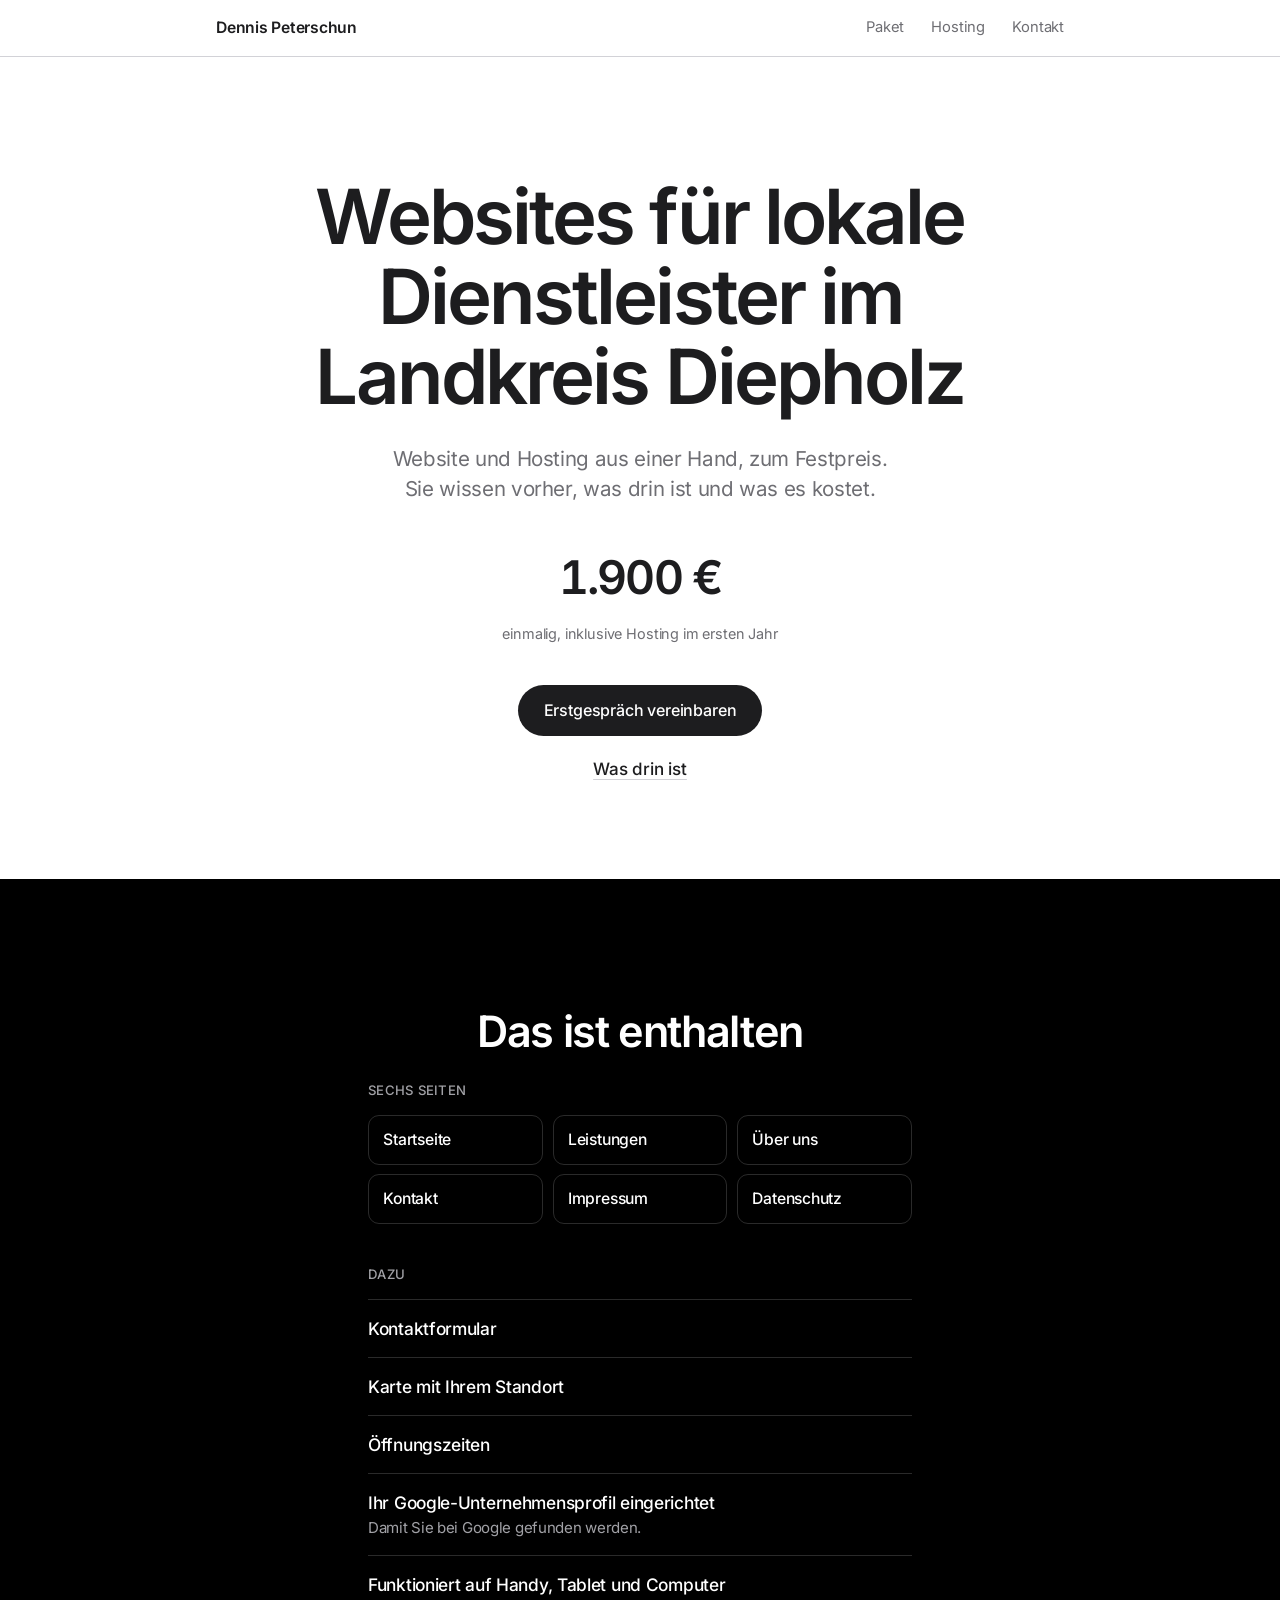
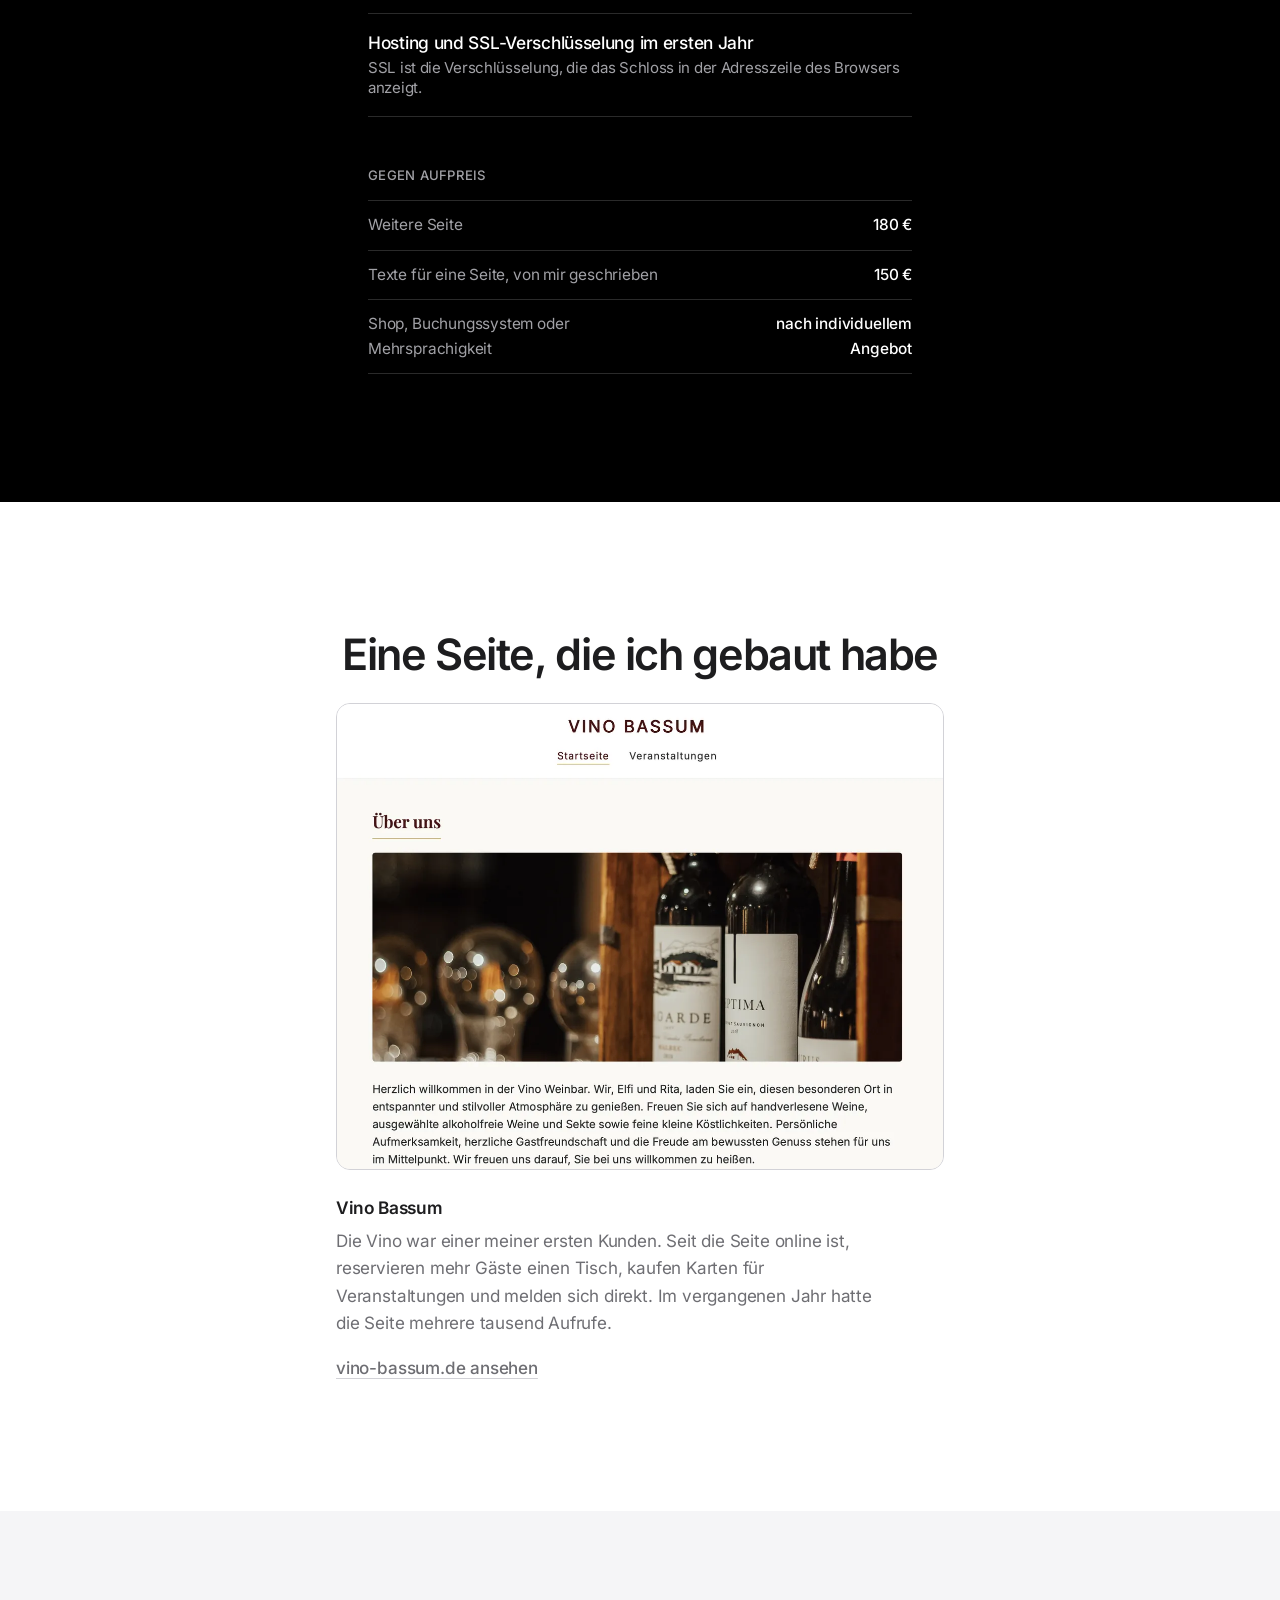
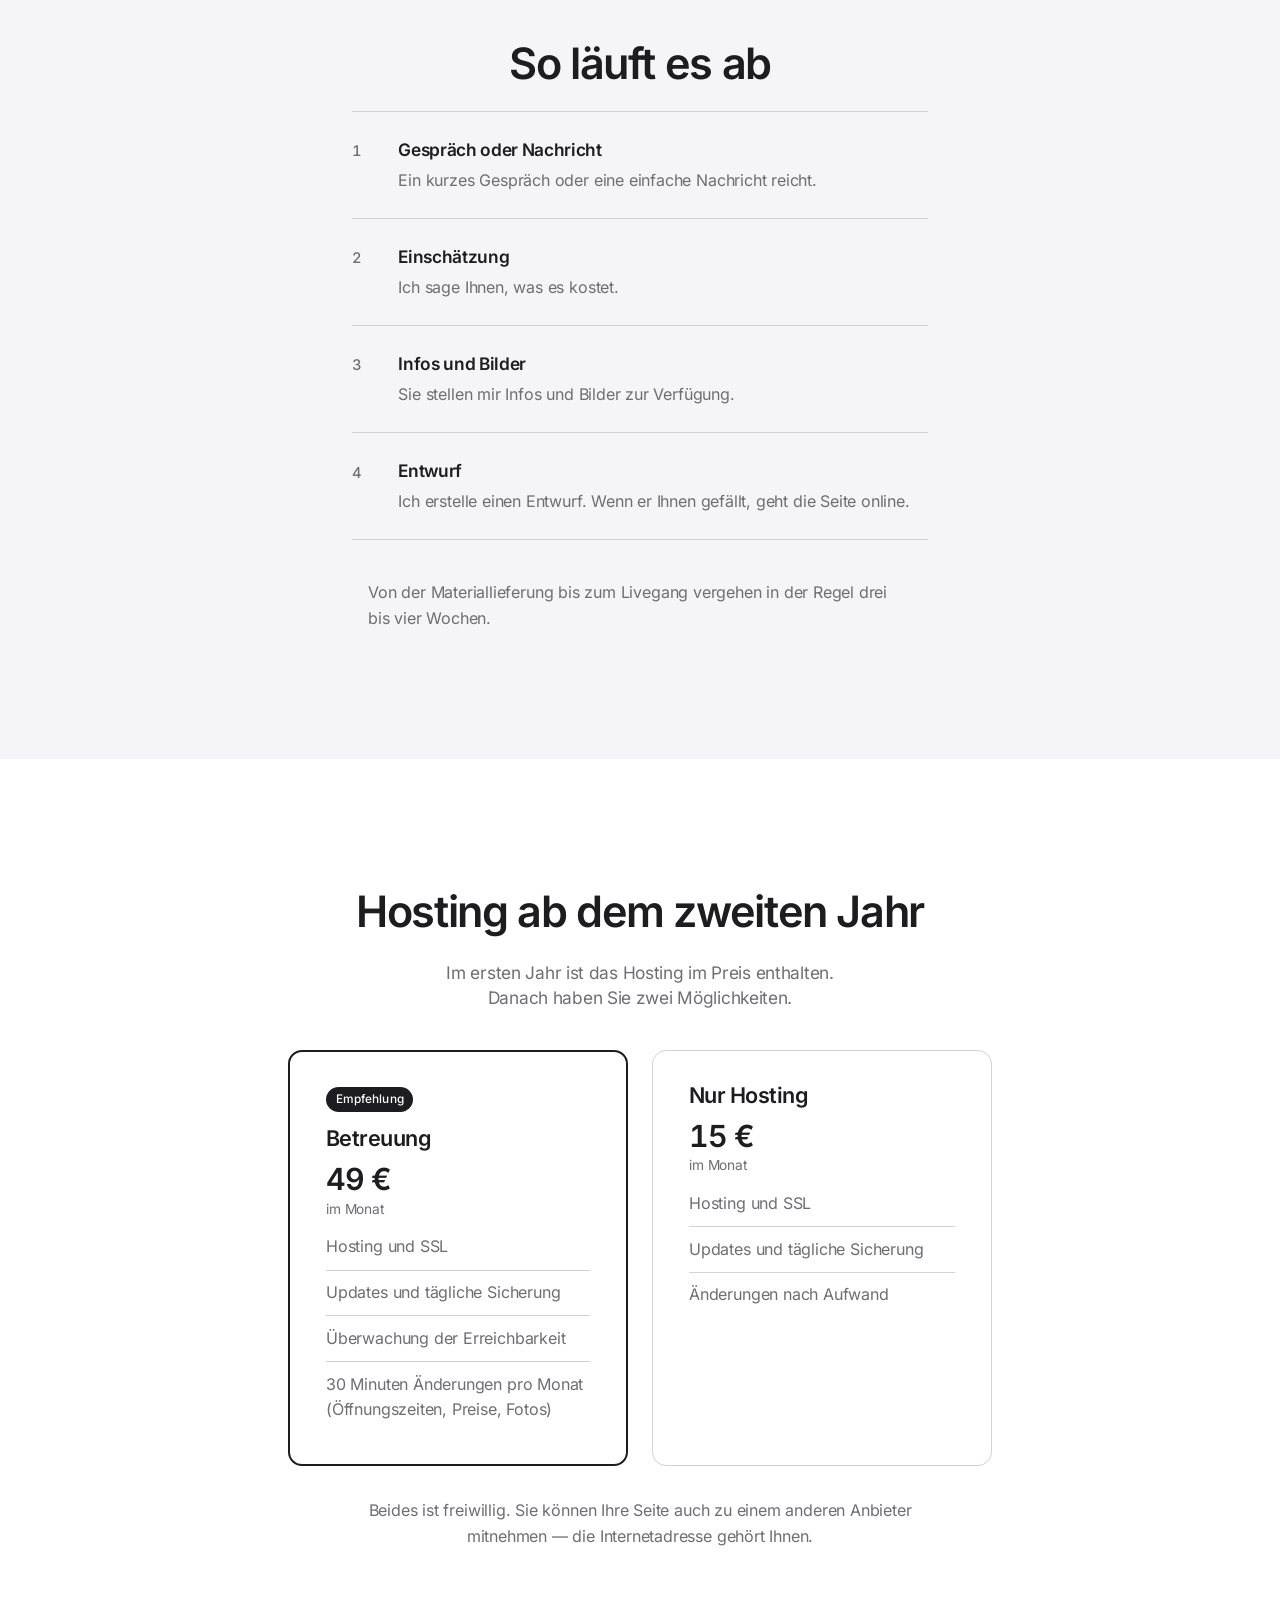
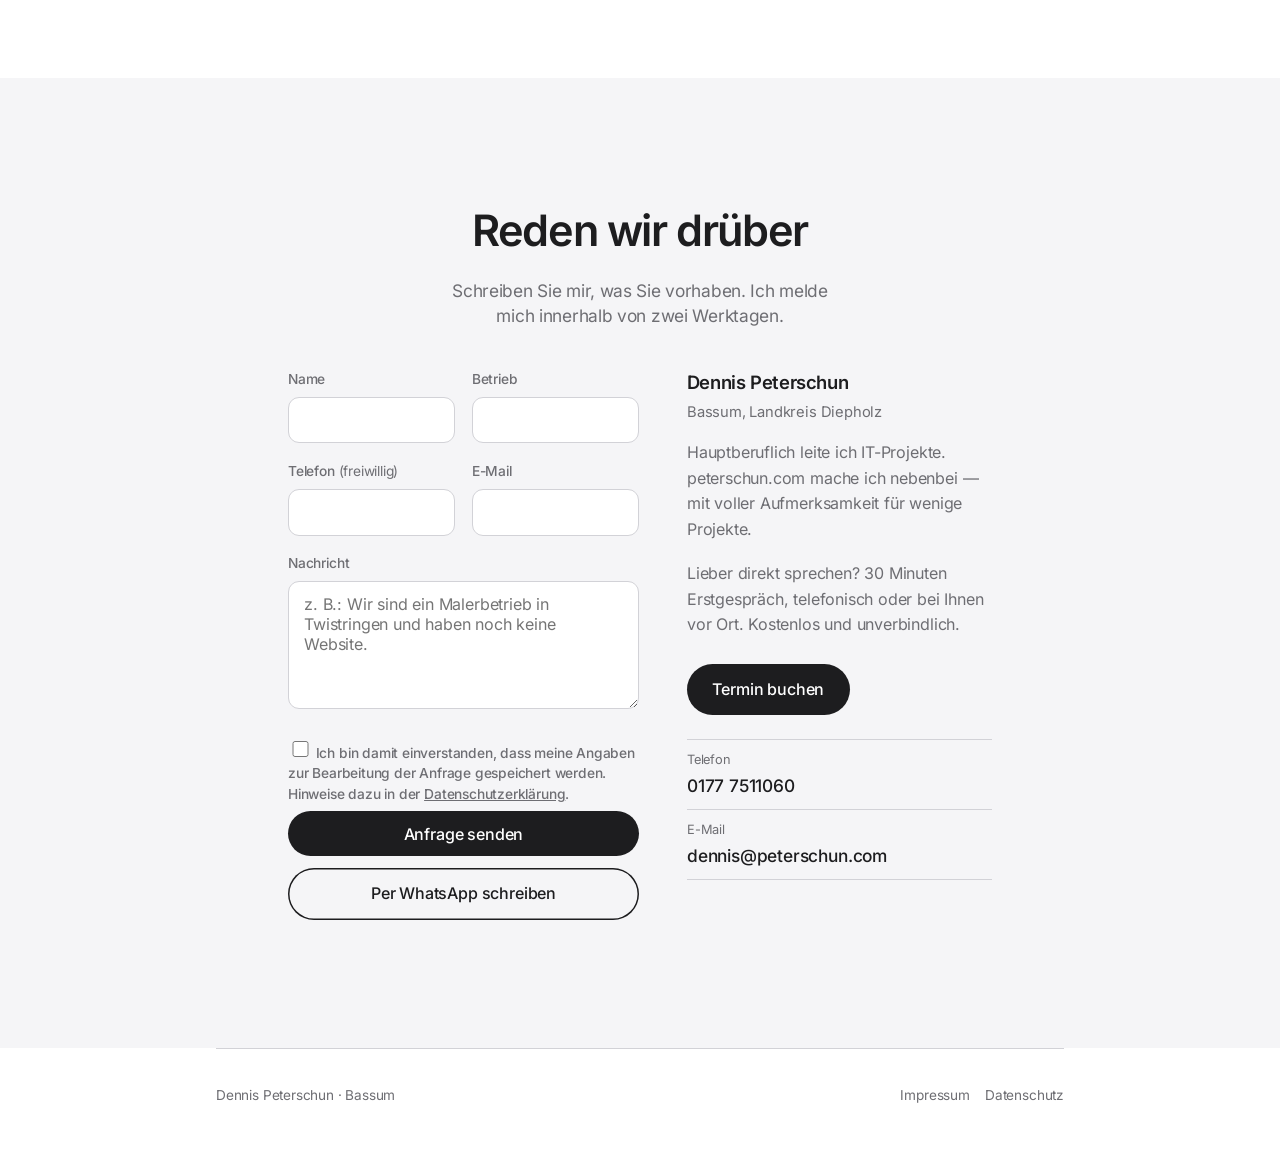
==== index.html @ d04ac36f "Tune mobile nav and cache assets Adjust the header sizing and spacing for narrow mobile screens and " ====
<!DOCTYPE html>
<html lang="de">
<head>
<meta charset="utf-8">
<meta name="viewport" content="width=device-width, initial-scale=1">
<title>Website und Hosting zum Festpreis – Dennis Peterschun, Bassum</title>
<meta name="description" content="Website mit sechs Seiten zum Festpreis von 1.900 €, Hosting im ersten Jahr inklusive. Für Handwerksbetriebe und lokale Dienstleister im Landkreis Diepholz.">
<link rel="canonical" href="https://peterschun.com/">
<link rel="stylesheet" href="/assets/site.css?v=2">
</head>
<body>

<div class="bar">
  <div class="shell bar-in">
    <a class="bar-name" href="/"><span class="bar-vorname">Dennis </span>Peterschun</a>
    <nav class="bar-links" aria-label="Seitenbereiche">
      <a href="#paket">Paket</a>
      <a href="#hosting">Hosting</a>
      <a href="#kontakt">Kontakt</a>
    </nav>
  </div>
</div>

<main id="top">

  <!-- ---------- Kopfbereich ---------- -->
  <section class="shell hero">
    <h1 class="h-display">Websites für lokale Dienstleister im Landkreis Diepholz</h1>
    <p class="h-sub">Website und Hosting aus einer Hand, zum Festpreis. Sie wissen vorher, was drin ist und was es kostet.</p>
    <span class="pricetag" style="margin-top:2.25rem">1.900 €<i>einmalig, inklusive Hosting im ersten Jahr</i></span>
    <div class="btn-row" style="margin-top:0"><a class="btn" href="#kontakt">Erstgespräch vereinbaren</a></div>
    <p style="margin-top:1.25rem"><a class="textlink" href="#paket">Was drin ist</a></p>
  </section>

  <!-- ---------- Paket: enthalten und gegen Aufpreis ---------- -->
  <section class="sec sec-dark" id="paket">
    <div class="shell">
      <div class="col-mid"><h2 class="h-sec">Das ist enthalten</h2></div>

      <span class="grouplabel">Sechs Seiten</span>
      <ul class="pagegrid">
        <li>Startseite</li>
        <li>Leistungen</li>
        <li>Über uns</li>
        <li>Kontakt</li>
        <li>Impressum</li>
        <li>Datenschutz</li>
      </ul>

      <span class="grouplabel">Dazu</span>
      <ul class="feats">
        <li>Kontaktformular</li>
        <li>Karte mit Ihrem Standort</li>
        <li>Öffnungszeiten</li>
        <li>Ihr Google-Unternehmensprofil eingerichtet<span>Damit Sie bei Google gefunden werden.</span></li>
        <li>Funktioniert auf Handy, Tablet und Computer</li>
        <li>Hosting und SSL-Verschlüsselung im ersten Jahr<span>SSL ist die Verschlüsselung, die das Schloss in der Adresszeile des Browsers anzeigt.</span></li>
      </ul>

      <span class="grouplabel" style="margin-top:3rem">Gegen Aufpreis</span>
      <ul class="facts" style="margin-top:0">
        <li><span>Weitere Seite</span><b>180 €</b></li>
        <li><span>Texte für eine Seite, von mir geschrieben</span><b>150 €</b></li>
        <li><span>Shop, Buchungssystem oder Mehrsprachigkeit</span><b>nach individuellem Angebot</b></li>
      </ul>
    </div>
  </section>

  <!-- ---------- Referenz ---------- -->
  <section class="sec">
    <div class="shell">
      <div class="col-mid"><h2 class="h-sec">Eine Seite, die ich gebaut habe</h2></div>

      <div class="ref">
        <figure class="ref-shot">
          <a href="https://www.vino-bassum.de" target="_blank" rel="noopener">
            <img src="/assets/vino-bassum.webp" alt="Startseite der Website vino-bassum.de" width="1200" height="922" loading="lazy" decoding="async">
          </a>
        </figure>

        <div class="ref-text">
          <span class="ref-name">Vino Bassum</span>
          <p>Die Vino war einer meiner ersten Kunden. Seit die Seite online ist, reservieren mehr Gäste einen Tisch, kaufen Karten für Veranstaltungen und melden sich direkt. Im vergangenen Jahr hatte die Seite mehrere tausend Aufrufe.</p>
          <p><a class="textlink" href="https://www.vino-bassum.de" target="_blank" rel="noopener">vino-bassum.de ansehen</a></p>
        </div>
      </div>
    </div>
  </section>

  <!-- ---------- Ablauf ---------- -->
  <section class="sec sec-grey" id="ablauf">
    <div class="shell">
      <div class="col-mid"><h2 class="h-sec">So läuft es ab</h2></div>
      <ol class="steps">
        <li><b>Gespräch oder Nachricht</b><span>Ein kurzes Gespräch oder eine einfache Nachricht reicht.</span></li>
        <li><b>Einschätzung</b><span>Ich sage Ihnen, was es kostet.</span></li>
        <li><b>Infos und Bilder</b><span>Sie stellen mir Infos und Bilder zur Verfügung.</span></li>
        <li><b>Entwurf</b><span>Ich erstelle einen Entwurf. Wenn er Ihnen gefällt, geht die Seite online.</span></li>
      </ol>
      <p class="note">Von der Materiallieferung bis zum Livegang vergehen in der Regel drei bis vier Wochen.</p>
    </div>
  </section>

  <!-- ---------- Hosting ab dem zweiten Jahr ---------- -->
  <section class="sec" id="hosting">
    <div class="shell">
      <div class="col-mid">
        <h2 class="h-sec">Hosting ab dem zweiten Jahr</h2>
        <p class="h-sub" style="font-size:1.08rem;max-width:36ch;margin:0 auto 2.5rem">Im ersten Jahr ist das Hosting im Preis enthalten. Danach haben Sie zwei Möglichkeiten.</p>
      </div>

      <div class="cards">
        <div class="card card-hl">
          <span class="card-tag">Empfehlung</span>
          <h2>Betreuung</h2>
          <span class="card-figure">49 €<i>im Monat</i></span>
          <ul class="card-list">
            <li>Hosting und SSL</li>
            <li>Updates und tägliche Sicherung</li>
            <li>Überwachung der Erreichbarkeit</li>
            <li>30 Minuten Änderungen pro Monat (Öffnungszeiten, Preise, Fotos)</li>
          </ul>
        </div>

        <div class="card">
          <h2>Nur Hosting</h2>
          <span class="card-figure">15 €<i>im Monat</i></span>
          <ul class="card-list">
            <li>Hosting und SSL</li>
            <li>Updates und tägliche Sicherung</li>
            <li>Änderungen nach Aufwand</li>
          </ul>
        </div>
      </div>

      <p class="note note-mid">Beides ist freiwillig. Sie können Ihre Seite auch zu einem anderen Anbieter mitnehmen — die Internetadresse gehört Ihnen.</p>
    </div>
  </section>

  <!-- ---------- Kontakt ---------- -->
  <section class="sec sec-grey" id="kontakt">
    <div class="shell">
      <div class="col-mid">
        <h2 class="h-sec">Reden wir drüber</h2>
        <p class="h-sub" style="font-size:1.08rem;max-width:38ch;margin:0 auto 2.5rem">Schreiben Sie mir, was Sie vorhaben. Ich melde mich innerhalb von zwei Werktagen.</p>
      </div>

      <div class="contact-split">
        <!--
          ============================================================
          FORMULAR -> BREVO
          /assets/formular.js sendet per fetch an die action-URL und
          liest Brevos Antwort aus (JSON, CORS erlaubt). Nur bei
          success=true geht es weiter auf /danke/. Sonst erscheint
          der rote Kasten. Kein fremdes JavaScript.

          BETRIEBS_ID ist in Brevo ein PFLICHTFELD. Ist es leer,
          verwirft Brevo die komplette Anfrage und meldet
          {"success":false,"errors":{"BETRIEBS_ID":"..."}}.
          Deshalb steht unten der Vorgabewert "ohne-code".

          HERKUNFT: Attribut (Typ Text) in Brevo anlegen, sonst wird
          der Wert stillschweigend verworfen. Der Rest kommt trotzdem an.
          ============================================================
        -->
        <form class="form" id="paketform" method="POST"
              action="https://5ef05d4b.sibforms.com/serve/[base64]" data-formular novalidate>
          <div class="field-2">
            <div class="field">
              <label for="w-name">Name</label>
              <input type="text" id="w-name" name="NACHNAME" autocomplete="name" maxlength="200" required>
            </div>
            <div class="field">
              <label for="w-firma">Betrieb</label>
              <input type="text" id="w-firma" name="BETRIEB" autocomplete="organization" maxlength="200" required>
            </div>
          </div>
          <div class="field-2">
            <div class="field">
              <label for="w-tel">Telefon <span style="font-weight:400">(freiwillig)</span></label>
              <input type="tel" id="w-tel" name="TELEFON" autocomplete="tel">
            </div>
            <div class="field">
              <label for="w-mail">E-Mail</label>
              <input type="email" id="w-mail" name="EMAIL" autocomplete="email" required>
            </div>
          </div>
          <div class="field">
            <label for="w-text">Nachricht</label>
            <textarea id="w-text" name="ANLIEGEN" maxlength="1000" required placeholder="z. B.: Wir sind ein Malerbetrieb in Twistringen und haben noch keine Website."></textarea>
          </div>

          <label class="consent" for="w-ok">
            <input type="checkbox" id="w-ok" name="OPT_IN" value="1" required>
            <span>Ich bin damit einverstanden, dass meine Angaben zur Bearbeitung der Anfrage gespeichert werden. Hinweise dazu in der <a href="/datenschutz.html">Datenschutzerklärung</a>.</span>
          </label>

          <p class="form-error" id="paketerror" role="alert">Bitte füllen Sie die markierten Felder aus.</p>

          <div class="form-knoepfe">
            <button type="submit" class="btn">Anfrage senden</button>
            <a class="btn btn-zweit" data-wa href="https://wa.me/491777511060?text=Hallo%2C%20ich%20interessiere%20mich%20f%C3%BCr%20eine%20Website."
                         target="_blank" rel="noopener">Per WhatsApp schreiben</a>
          </div>

          <div class="form-fail" role="alert">
            <b>Das Senden hat nicht funktioniert.</b>
            <p>Bitte rufen Sie mich an: <a href="tel:+491777511060">0177 7511060</a>.
              Oder schreiben Sie an
              <a href="mailto:dennis@peterschun.com">dennis@peterschun.com</a>.</p>
          </div>

          <!-- Spamfalle von Brevo: muss leer bleiben, nicht entfernen. -->
          <input type="text" name="email_address_check" value="" tabindex="-1" aria-hidden="true"
                 style="position:absolute;left:-9999px;width:1px;height:1px;opacity:0">
          <input type="hidden" name="locale" value="de">
          <!-- Pflichtfeld in Brevo. Leer = Anfrage wird verworfen.
               Liegt ein Brief-Code vor, ueberschreibt kampagne.js den Wert. -->
          <input type="hidden" name="BETRIEBS_ID" value="ohne-code">
          <input type="hidden" name="HERKUNFT" value="Startseite">
        </form>


        <div class="direct">
          <span class="me-name">Dennis Peterschun</span>
          <span class="me-place">Bassum, Landkreis Diepholz</span>
          <p>Hauptberuflich leite ich IT-Projekte. peterschun.com mache ich nebenbei — mit voller Aufmerksamkeit für wenige Projekte.</p>
          <p>Lieber direkt sprechen? 30 Minuten Erstgespräch, telefonisch oder bei Ihnen vor Ort. Kostenlos und unverbindlich.</p>
          <!--
            TERMINBUCHUNG: Sobald der Buchungslink steht, hier das
            href austauschen. Bis dahin waehlt der Knopf die Nummer.
          -->
          <p><a class="btn" href="tel:+491777511060">Termin buchen</a></p>

          <ul class="me-contact">
            <li><span>Telefon</span><a href="tel:+491777511060">0177 7511060</a></li>
            <li><span>E-Mail</span><a href="mailto:dennis@peterschun.com">dennis@peterschun.com</a></li>
          </ul>
        </div>
      </div>

    </div>
  </section>

</main>

<footer class="shell">
  <div class="foot">
    <div>Dennis Peterschun · Bassum</div>
    <div><a href="/impressum.html">Impressum</a> &nbsp;&nbsp; <a href="/datenschutz.html">Datenschutz</a></div>
  </div>
</footer>

<script src="/assets/kampagne.js?v=2"></script>
<script src="/assets/formular.js?v=2"></script>

</body>
</html>
---- assets/site.css ----
/* ============================================================
   peterschun.com – gemeinsame Styles
   Wird von index.html, /prozesscheck/ und /website-paket/
   eingebunden. Farben, Schriften und Bausteine wie gehabt.
   ============================================================ */

/* ---------- Schriften: liegen lokal unter /fonts/ ----------
   Es wird nichts von fremden Servern geladen. Kein Cookie-Banner. */
@font-face{
  font-family:"Inter";
  font-style:normal;
  font-weight:400;
  font-display:swap;
  src:url("/fonts/inter-latin-400.woff2") format("woff2");
}
@font-face{
  font-family:"Inter";
  font-style:normal;
  font-weight:500;
  font-display:swap;
  src:url("/fonts/inter-latin-500.woff2") format("woff2");
}
@font-face{
  font-family:"Inter";
  font-style:normal;
  font-weight:600;
  font-display:swap;
  src:url("/fonts/inter-latin-600.woff2") format("woff2");
}

:root{
  --white:#FFFFFF;
  --grey-bg:#F5F5F7;
  --ink:#1D1D1F;
  --muted:#6E6E73;
  --line:#D2D2D7;
  --black:#000000;
  --line-dark:#2A2A2A;
  --muted-dark:#A1A1A6;
  --measure:44rem;
}

*,*::before,*::after{box-sizing:border-box}
html{-webkit-text-size-adjust:100%;scroll-behavior:smooth}
@media (prefers-reduced-motion:reduce){ html{scroll-behavior:auto} }

body{
  margin:0;
  background:var(--white);
  color:var(--ink);
  font-family:"Inter",-apple-system,BlinkMacSystemFont,"Segoe UI",sans-serif;
  font-size:17px;
  line-height:1.6;
  font-weight:400;
  -webkit-font-smoothing:antialiased;
  letter-spacing:-0.011em;
}

.shell{
  width:100%;
  max-width:58rem;
  margin-inline:auto;
  padding-inline:1.5rem;
}
@media (min-width:48rem){ .shell{padding-inline:2.5rem} }

.col{max-width:var(--measure);margin-inline:auto}
.col-mid{max-width:var(--measure);margin-inline:auto;text-align:center}

p{margin:0 0 1.15rem}
p:last-child{margin-bottom:0}
a{color:inherit}
img{max-width:100%;height:auto;display:block}

:focus-visible{outline:2px solid currentColor;outline-offset:3px;border-radius:2px}

/* ================= Kopfleiste ================= */
.bar{
  position:sticky;
  top:0;
  z-index:50;
  background:rgba(255,255,255,.82);
  backdrop-filter:saturate(180%) blur(20px);
  -webkit-backdrop-filter:saturate(180%) blur(20px);
  border-bottom:1px solid var(--line);
}
.bar .shell{padding-inline:.85rem}
@media (min-width:26rem){ .bar .shell{padding-inline:1.5rem} }
@media (min-width:48rem){ .bar .shell{padding-inline:2.5rem} }
.bar-in{
  display:flex;
  align-items:center;
  justify-content:space-between;
  gap:.75rem;
  height:3.5rem;
}
@media (min-width:26rem){ .bar-in{gap:1rem} }
.bar-name{
  display:inline-block;
  padding-block:.8rem;
  font-weight:600;
  font-size:1.02rem;
  letter-spacing:-0.015em;
  text-decoration:none;
  white-space:nowrap;
}
/* Tippflaeche mindestens 44 px hoch, Schrift auf dem Handy lesbar.
   Der Abstand zwischen den Punkten kommt aus dem Innenabstand. */
.bar-links{display:flex;font-size:1rem;margin-right:-.55rem}
.bar-links a{color:var(--muted);text-decoration:none;white-space:nowrap;
  display:flex;align-items:center;min-height:2.75rem;padding:0 .55rem}
.bar-links a:hover{color:var(--ink)}
.bar-links a[aria-current="page"]{color:var(--ink)}
/* Auf schmalen Geraeten wird der Vorname ausgeblendet, damit alle
   drei Navigationspunkte in eine Zeile passen. */
.bar-vorname{display:none}
@media (min-width:26rem){
  .bar-name{font-size:1.02rem}
  .bar-vorname{display:inline}
}
@media (min-width:34rem){
  .bar-in{gap:1.5rem}
  .bar-links{gap:.6rem}
}

/* ================= Abschnitte ================= */
.sec{padding-block:5rem}
@media (min-width:44rem){ .sec{padding-block:8rem} }

.sec-dark{background:var(--black);color:var(--white)}
.sec-grey{background:var(--grey-bg)}

.h-display{
  font-size:clamp(2.5rem,7vw,4.75rem);
  font-weight:600;
  line-height:1.05;
  letter-spacing:-0.038em;
  margin:0;
}
.h-sec{
  font-size:clamp(1.85rem,4.4vw,2.7rem);
  font-weight:600;
  line-height:1.12;
  letter-spacing:-0.032em;
  margin:0 0 1.5rem;
}
.h-sub{
  font-size:1.28rem;
  line-height:1.45;
  letter-spacing:-0.017em;
  color:var(--muted);
  font-weight:400;
}
.sec-dark .h-sub{color:var(--muted-dark)}

/* ================= Auftakt ================= */
.hero{padding-block:4.5rem 4rem;text-align:center}
@media (min-width:44rem){ .hero{padding-block:7.5rem 6rem} }
.hero .h-display{max-width:22ch;margin-inline:auto}
.hero .h-sub{margin:1.75rem auto 0;max-width:40ch}
.hero-meta{
  margin-top:3.25rem;
  padding-top:1.4rem;
  border-top:1px solid var(--line);
  max-width:36rem;
  margin-inline:auto;
  font-size:.9rem;
  color:var(--muted);
}

.btn-row{margin-top:2.25rem}
.btn{
  display:inline-block;
  background:var(--ink);
  color:var(--white);
  text-decoration:none;
  font-weight:500;
  font-size:1rem;
  letter-spacing:-0.011em;
  padding:.8rem 1.6rem;
  border:0;
  border-radius:980px;
  cursor:pointer;
  font-family:inherit;
}
.btn:hover{background:#000}
.sec-dark .btn{background:var(--white);color:var(--black)}
.sec-dark .btn:hover{background:#E8E8ED}
.sec-dark :focus-visible{outline-color:var(--white)}

.textlink{
  display:inline-block;
  font-weight:500;
  text-decoration:underline;
  text-underline-offset:.25em;
  text-decoration-color:var(--line);
}
.textlink:hover{text-decoration-color:currentColor}

/* ================= Ablauf ================= */
.steps{margin:0 auto 2.5rem;padding:0;list-style:none;counter-reset:s;max-width:36rem;text-align:left}
.steps li{
  counter-increment:s;
  display:grid;
  grid-template-columns:1.9rem 1fr;
  gap:0 1rem;
  padding-block:1.5rem;
  border-top:1px solid var(--line);
}
.steps li:last-child{border-bottom:1px solid var(--line)}
.steps li::before{
  content:counter(s);
  font-size:.92rem;
  font-weight:500;
  color:var(--muted);
  font-variant-numeric:tabular-nums;
  padding-top:.28rem;
}
.steps b{grid-column:2;display:block;font-weight:600;font-size:1.08rem;letter-spacing:-0.019em;margin-bottom:.3rem}
.steps span{grid-column:2;color:var(--muted);font-size:1rem}
.sec-dark .steps li{border-color:var(--line-dark)}
.sec-dark .steps li::before,.sec-dark .steps span{color:var(--muted-dark)}

.pricetag{
  display:block;
  margin:0 0 2.5rem;
  font-size:clamp(2.1rem,5.5vw,2.9rem);
  font-weight:600;
  letter-spacing:-0.038em;
  font-variant-numeric:tabular-nums;
}
.pricetag i{
  display:block;
  font-style:normal;
  font-size:.9rem;
  font-weight:400;
  letter-spacing:-0.011em;
  color:var(--muted);
  margin-top:.5rem;
}
.sec-dark .pricetag i{color:var(--muted-dark)}

/* ================= Wer ================= */
.facts{margin:2.25rem auto 0;padding:0;list-style:none;max-width:34rem;font-size:.96rem;text-align:left}
.facts li{
  display:flex;
  gap:1.25rem;
  justify-content:space-between;
  padding-block:.75rem;
  border-top:1px solid var(--line);
  color:var(--muted);
}
.facts li:last-child{border-bottom:1px solid var(--line)}
.facts b{font-weight:500;color:var(--ink);text-align:right}
.sec-dark .facts li{border-color:var(--line-dark);color:var(--muted-dark)}
.sec-dark .facts b{color:var(--white)}
/* Auf schmalen Geraeten Wert unter die Bezeichnung, damit Preise
   nicht mitten in der Zahl umbrechen. */
@media (max-width:30rem){
  .facts li{flex-direction:column;gap:.15rem}
  .facts b{text-align:left}
}

/* ================= Leistungsliste (Website-Paket) ================= */
.feats{
  margin:0 auto 2.5rem;
  padding:0;
  list-style:none;
  max-width:34rem;
  text-align:left;
}
.feats li{
  padding-block:1.05rem;
  border-top:1px solid var(--line);
  font-size:1.08rem;
  font-weight:500;
  letter-spacing:-0.017em;
  line-height:1.35;
}
.feats li:last-child{border-bottom:1px solid var(--line)}
.sec-dark .feats li{border-color:var(--line-dark)}
.feats span{
  display:block;
  margin-top:.25rem;
  font-size:.94rem;
  font-weight:400;
  color:var(--muted);
}
.sec-dark .feats span{color:var(--muted-dark)}

/* ================= Referenz ================= */
.ref{max-width:38rem;margin-inline:auto}
.ref-shot{
  margin:0 0 1.5rem;
  border:1px solid var(--line);
  border-radius:14px;
  overflow:hidden;
  background:var(--grey-bg);
}
.ref-shot img{width:100%}
.ref-text{max-width:34rem}
.ref-text p{color:var(--muted)}
.ref-name{
  display:block;
  font-weight:600;
  font-size:1.08rem;
  letter-spacing:-0.019em;
  color:var(--ink);
  margin-bottom:.4rem;
}

/* ================= Ueber mich ================= */
/* Ohne Foto: eine Spalte. Kommt spaeter ein Bild dazu, wird hier
   wieder eine zweite Spalte eingefuegt. */
.me{
  max-width:34rem;
  margin-inline:auto;
  text-align:left;
}
.me-name{
  display:block;
  font-weight:600;
  font-size:1.15rem;
  letter-spacing:-0.021em;
  margin-bottom:.2rem;
}
.me-place{display:block;font-size:.92rem;color:var(--muted);margin-bottom:1rem}
.me-text{color:var(--muted)}
.me-contact{
  margin:1.5rem 0 0;
  padding:0;
  list-style:none;
  font-size:1.08rem;
  font-weight:500;
}
.me-contact li{padding-block:.6rem;border-top:1px solid var(--line)}
.me-contact li:last-child{border-bottom:1px solid var(--line)}
.me-contact a{text-decoration:none}
.me-contact a:hover{text-decoration:underline;text-underline-offset:.25em}
.me-contact span{
  display:block;
  font-size:.8rem;
  font-weight:400;
  color:var(--muted);
  margin-bottom:.1rem;
}

/* ================= Formular ================= */
.form{max-width:31rem;margin:2.5rem auto 0;text-align:left}
.field{margin-bottom:1.05rem}
.field-2{display:grid;gap:1.05rem}
@media (min-width:34rem){ .field-2{grid-template-columns:1fr 1fr} }
.form label{
  display:block;
  font-size:.86rem;
  font-weight:500;
  color:var(--muted);
  margin-bottom:.4rem;
}
.form input,.form textarea{
  width:100%;
  font-family:inherit;
  font-size:1rem;
  letter-spacing:-0.011em;
  color:var(--ink);
  background:var(--grey-bg);
  border:1px solid transparent;
  border-radius:11px;
  padding:.78rem .95rem;
}
.sec-grey .form input,.sec-grey .form textarea{background:var(--white);border-color:var(--line)}
.form textarea{min-height:8rem;resize:vertical}
.form input:focus,.form textarea:focus{
  outline:none;
  border-color:var(--ink);
  background:var(--white);
}
.form input[aria-invalid="true"],.form textarea[aria-invalid="true"]{border-color:#B3261E}
.consent{
  display:flex;
  gap:.7rem;
  align-items:flex-start;
  margin:1.3rem 0 1.5rem;
  font-size:.88rem;
  color:var(--muted);
  line-height:1.5;
}
.consent input{width:1.05rem;height:1.05rem;margin-top:.18rem;flex:0 0 auto;accent-color:var(--ink)}
.form-error{
  display:none;
  font-size:.88rem;
  color:#B3261E;
  margin-bottom:1rem;
}
.form-error.on{display:block}
.form-done{
  display:none;
  max-width:31rem;
  margin:2.5rem auto 0;
  padding:1.75rem;
  border:1px solid var(--line);
  border-radius:14px;
  text-align:left;
  background:var(--white);
}
.form-done.on{display:block}
.form-done b{display:block;font-weight:600;font-size:1.1rem;letter-spacing:-0.02em;margin-bottom:.5rem}
.form-done p{color:var(--muted);font-size:.98rem}
.form-alt{margin-top:1.75rem;font-size:.92rem;color:var(--muted);text-align:center}
.form-alt a{text-decoration:underline;text-decoration-color:var(--line)}

/* ================= Fuss ================= */
.foot{
  border-top:1px solid var(--line);
  padding-block:2.25rem 3.25rem;
  font-size:.85rem;
  color:var(--muted);
  display:flex;
  flex-wrap:wrap;
  gap:.6rem 1.75rem;
  justify-content:space-between;
}
.foot a{text-decoration:none}
.foot a:hover{color:var(--ink)}


/* ================= Seitenliste (Was ist enthalten) ================= */
.pagegrid{
  display:grid;
  grid-template-columns:1fr 1fr;
  gap:.6rem;
  max-width:34rem;
  margin:0 auto 2.5rem;
  padding:0;
  list-style:none;
}
@media (min-width:38rem){ .pagegrid{grid-template-columns:repeat(3,1fr)} }
.pagegrid li{
  border:1px solid var(--line);
  border-radius:11px;
  padding:.7rem .9rem;
  font-size:.98rem;
  font-weight:500;
  letter-spacing:-0.015em;
}
.sec-dark .pagegrid li{border-color:var(--line-dark)}

.grouplabel{
  display:block;
  max-width:34rem;
  margin:0 auto .9rem;
  font-size:.82rem;
  font-weight:500;
  letter-spacing:.02em;
  text-transform:uppercase;
  color:var(--muted);
}
.sec-dark .grouplabel{color:var(--muted-dark)}

/* ================= Hinweissatz unter einem Block ================= */
.note{
  max-width:34rem;
  margin:2rem auto 0;
  font-size:1rem;
  color:var(--muted);
}
.sec-dark .note{color:var(--muted-dark)}
.note-mid{text-align:center}

/* ================= Karte ================= */
.card{
  max-width:34rem;
  margin-inline:auto;
  background:var(--white);
  border:1px solid var(--line);
  border-radius:14px;
  padding:1.75rem;
  text-align:left;
}
@media (min-width:34rem){ .card{padding:2rem 2.25rem} }
.card h2{
  font-size:1.35rem;
  font-weight:600;
  letter-spacing:-0.024em;
  line-height:1.2;
  margin:0 0 .7rem;
}

/* ================= Zwei Karten nebeneinander ================= */
.cards{
  display:grid;
  gap:1.25rem;
  max-width:44rem;
  margin-inline:auto;
  align-items:stretch;
}
@media (min-width:44rem){ .cards{grid-template-columns:1fr 1fr;gap:1.5rem} }
.cards .card{max-width:none;margin:0;height:100%}
.card-hl{border-color:var(--ink);border-width:2px}
.card-tag{
  display:inline-block;
  margin-bottom:.9rem;
  padding:.2rem .6rem;
  border-radius:980px;
  background:var(--ink);
  color:var(--white);
  font-size:.74rem;
  font-weight:500;
  letter-spacing:.01em;
}
.card-figure{
  display:block;
  font-size:1.9rem;
  font-weight:600;
  letter-spacing:-0.034em;
  font-variant-numeric:tabular-nums;
  line-height:1.1;
  margin-bottom:1.1rem;
}
.card-figure i{
  display:block;
  font-style:normal;
  font-size:.86rem;
  font-weight:400;
  letter-spacing:-0.011em;
  color:var(--muted);
  margin-top:.3rem;
}
.card-list{margin:0;padding:0;list-style:none;font-size:1rem}
.card-list li{
  padding-block:.6rem;
  border-top:1px solid var(--line);
  color:var(--muted);
}
.card-list li:first-child{border-top:0;padding-top:0}

/* ================= Abschluss: Formular und direkter Draht ================= */
.contact-split{
  display:grid;
  gap:2.5rem;
  max-width:44rem;
  margin-inline:auto;
  align-items:start;
}
@media (min-width:46rem){ .contact-split{grid-template-columns:1.15fr 1fr;gap:3rem} }
.contact-split .form{margin-top:0;max-width:none}
.direct h3{
  font-size:1.15rem;
  font-weight:600;
  letter-spacing:-0.021em;
  margin:0 0 .55rem;
}
.direct p{color:var(--muted);font-size:1rem}
.direct .me-name{margin-bottom:.2rem}
.direct .btn{margin-top:.5rem}

/* ---------- Hinweis, wenn der Versand nicht geklappt hat ----------
   Wird von /assets/formular.js eingeschaltet (Klasse "on"). */
.form-fail{
  display:none;
  max-width:31rem;
  margin:1.5rem auto 0;
  padding:1.2rem 1.35rem;
  border:1px solid #B3261E;
  border-radius:12px;
  background:#FFF4F3;
  color:var(--ink);
  text-align:left;
}
.form-fail.on{display:block}
.form-fail b{display:block;font-weight:600;font-size:1.02rem;letter-spacing:-0.018em;margin-bottom:.35rem}
.form-fail p{margin:0;font-size:.95rem}
.form-fail a{color:inherit;font-weight:500}
.sec-dark .form-fail{background:#2A1413;border-color:#E0675C;color:var(--white)}

/* ================= Branchenseiten =================
   Diese Stile nutzen nur noch die Branchenseiten (/maler/ usw.).
   Sie fehlten seit dem Umbau der Startseite am 25.09. */
.quotes{margin:0;padding:0;list-style:none;max-width:34rem;margin-inline:auto}
.quotes li{
  font-size:clamp(1.3rem,3.2vw,1.9rem);
  font-weight:500;
  line-height:1.3;
  letter-spacing:-0.024em;
  padding-block:1.8rem;
  border-top:1px solid var(--line-dark);
}
.quotes li:last-child{border-bottom:1px solid var(--line-dark)}
.quotes-note{
  margin:2.5rem auto 0;
  max-width:34rem;
  color:var(--muted-dark);
  font-size:1.02rem;
}
.quotes-note b{color:var(--white);font-weight:500}
.card-price{
  display:block;
  margin-bottom:1.25rem;
  font-size:.92rem;
  color:var(--muted);
  font-variant-numeric:tabular-nums;
}
.card-foot{margin-top:1.25rem}

/* ================= Zweiter Knopf (WhatsApp) ================= */
.form-knoepfe{display:flex;flex-wrap:wrap;gap:.75rem;align-items:center}
.btn-zweit{background:transparent;color:var(--ink);box-shadow:inset 0 0 0 1.5px currentColor}
.btn-zweit:hover{background:rgba(0,0,0,.05)}
.sec-dark .btn-zweit{background:transparent;color:var(--white)}
.sec-dark .btn-zweit:hover{background:rgba(255,255,255,.1)}

/* ================= Runde 2 (10.10.) =================
   Sehr schmale Handys (bis 360 px): Navigation etwas enger, damit
   Name und drei Punkte in eine Zeile passen. */
@media (max-width:22.5rem){
  .bar-name{font-size:.96rem}
  .bar-links{font-size:.94rem;margin-right:-.4rem}
  .bar-links a{padding:0 .4rem}
}
/* Auf dem Rechner darf die Navigation wieder etwas feiner sein. */
@media (min-width:48rem){
  .bar-links{font-size:.92rem}
  .bar-name{font-size:.98rem}
}
/* Die beiden Knoepfe unter dem Formular: auf dem Handy je eine
   volle Zeile, ab genug Platz nebeneinander. */
.form-knoepfe{margin-top:.25rem}
.form-knoepfe .btn{flex:1 1 13rem;text-align:center}
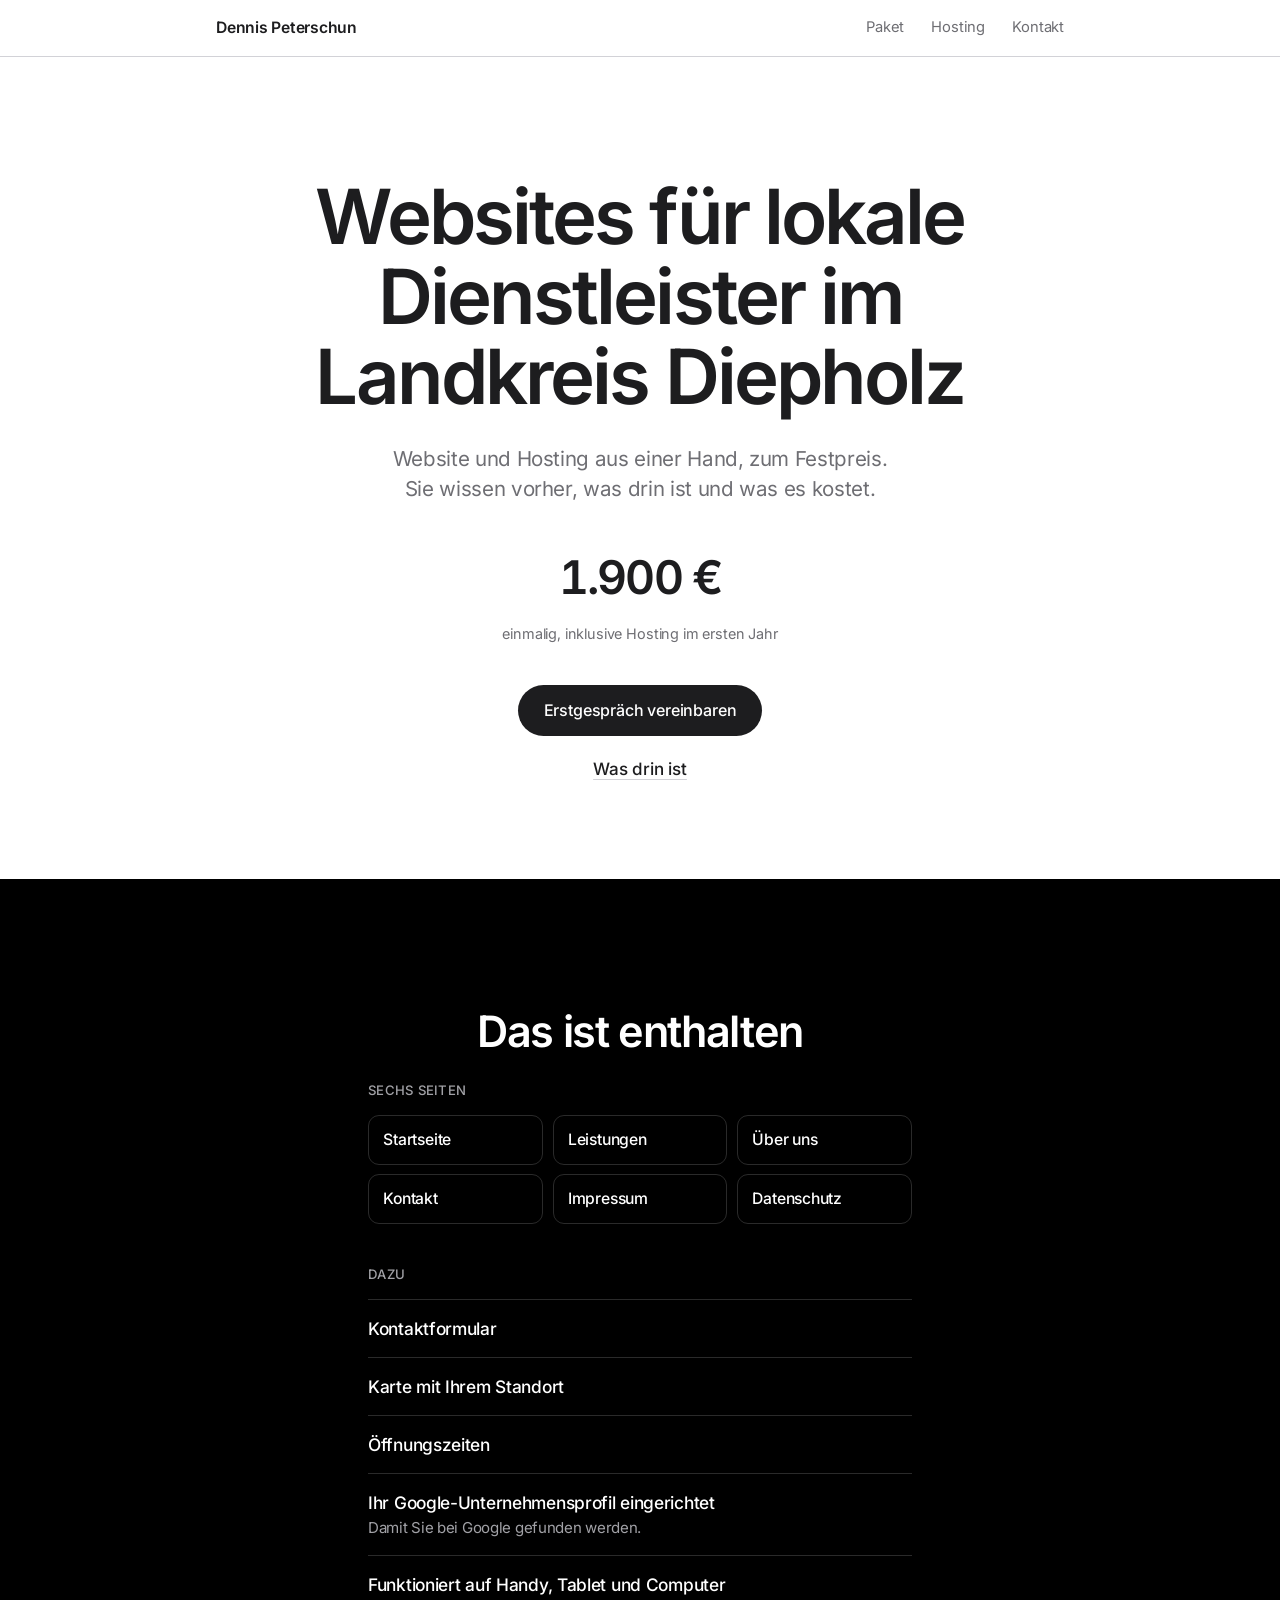
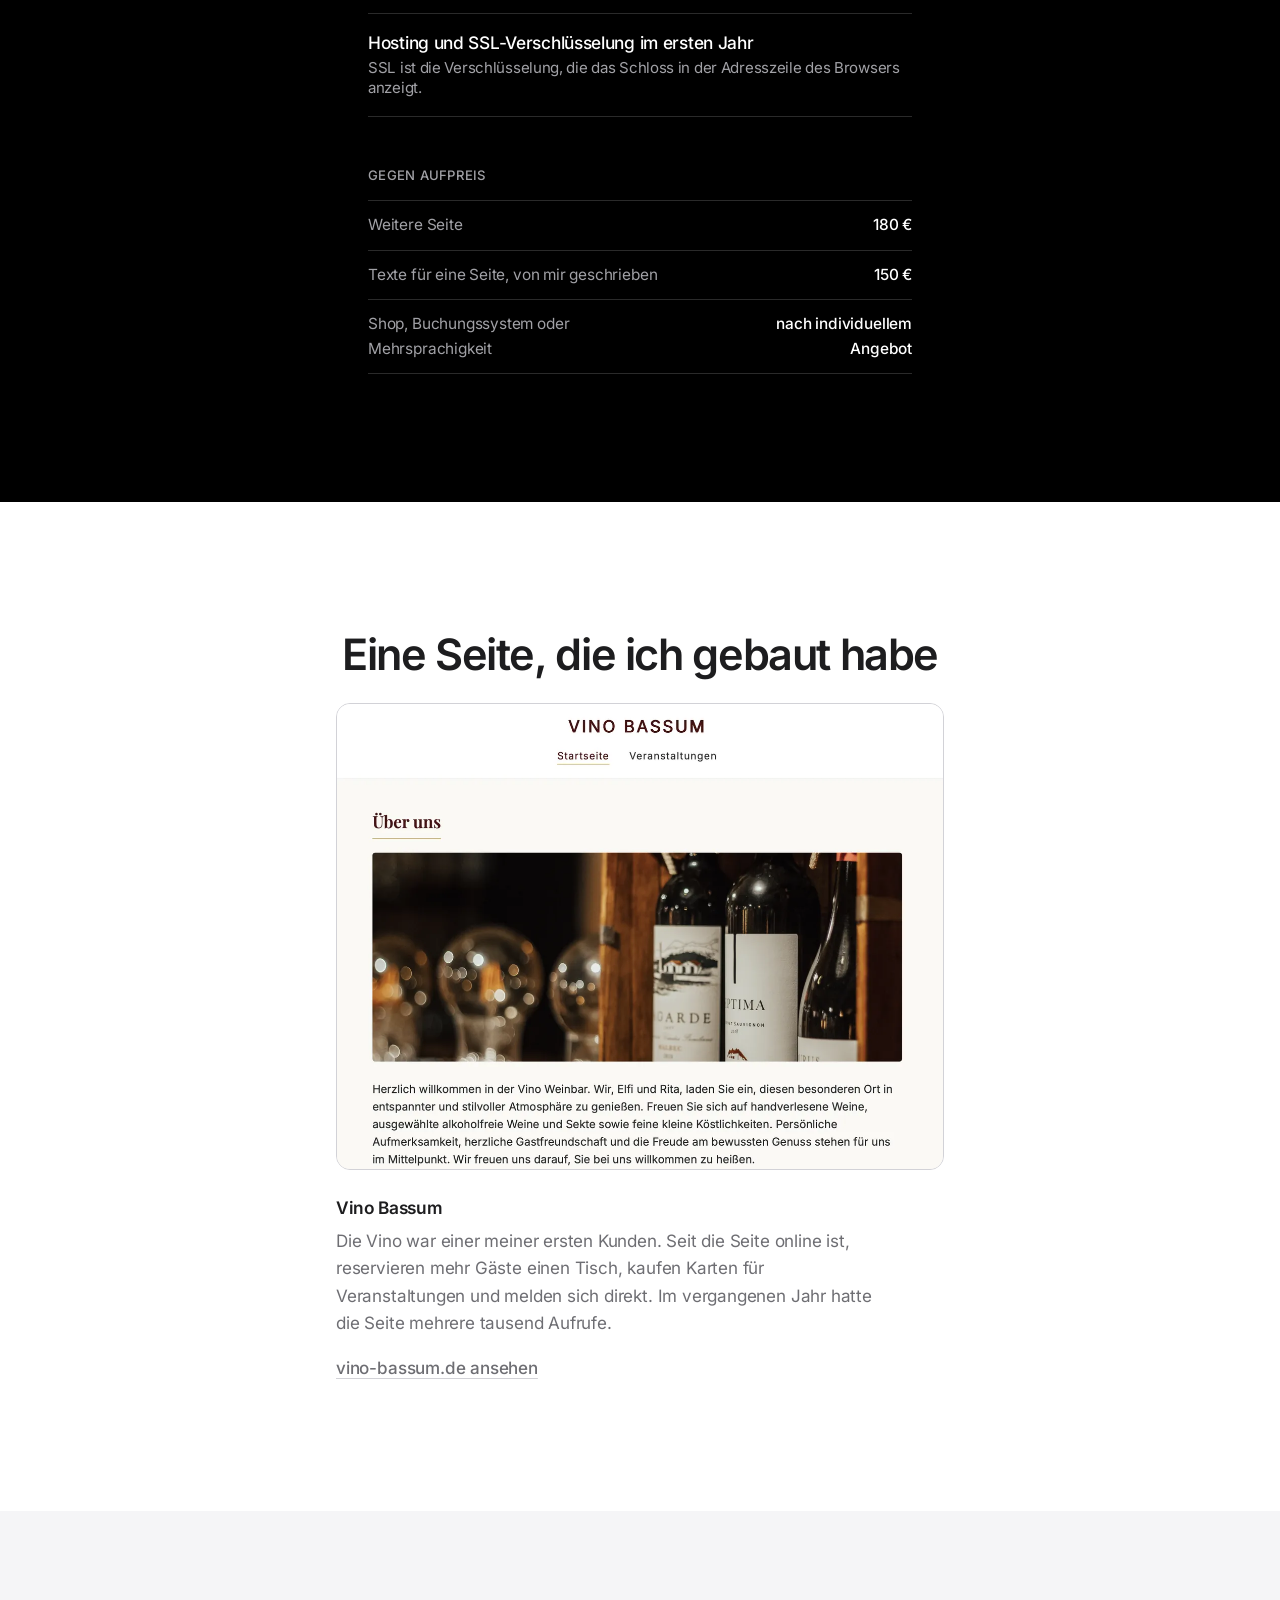
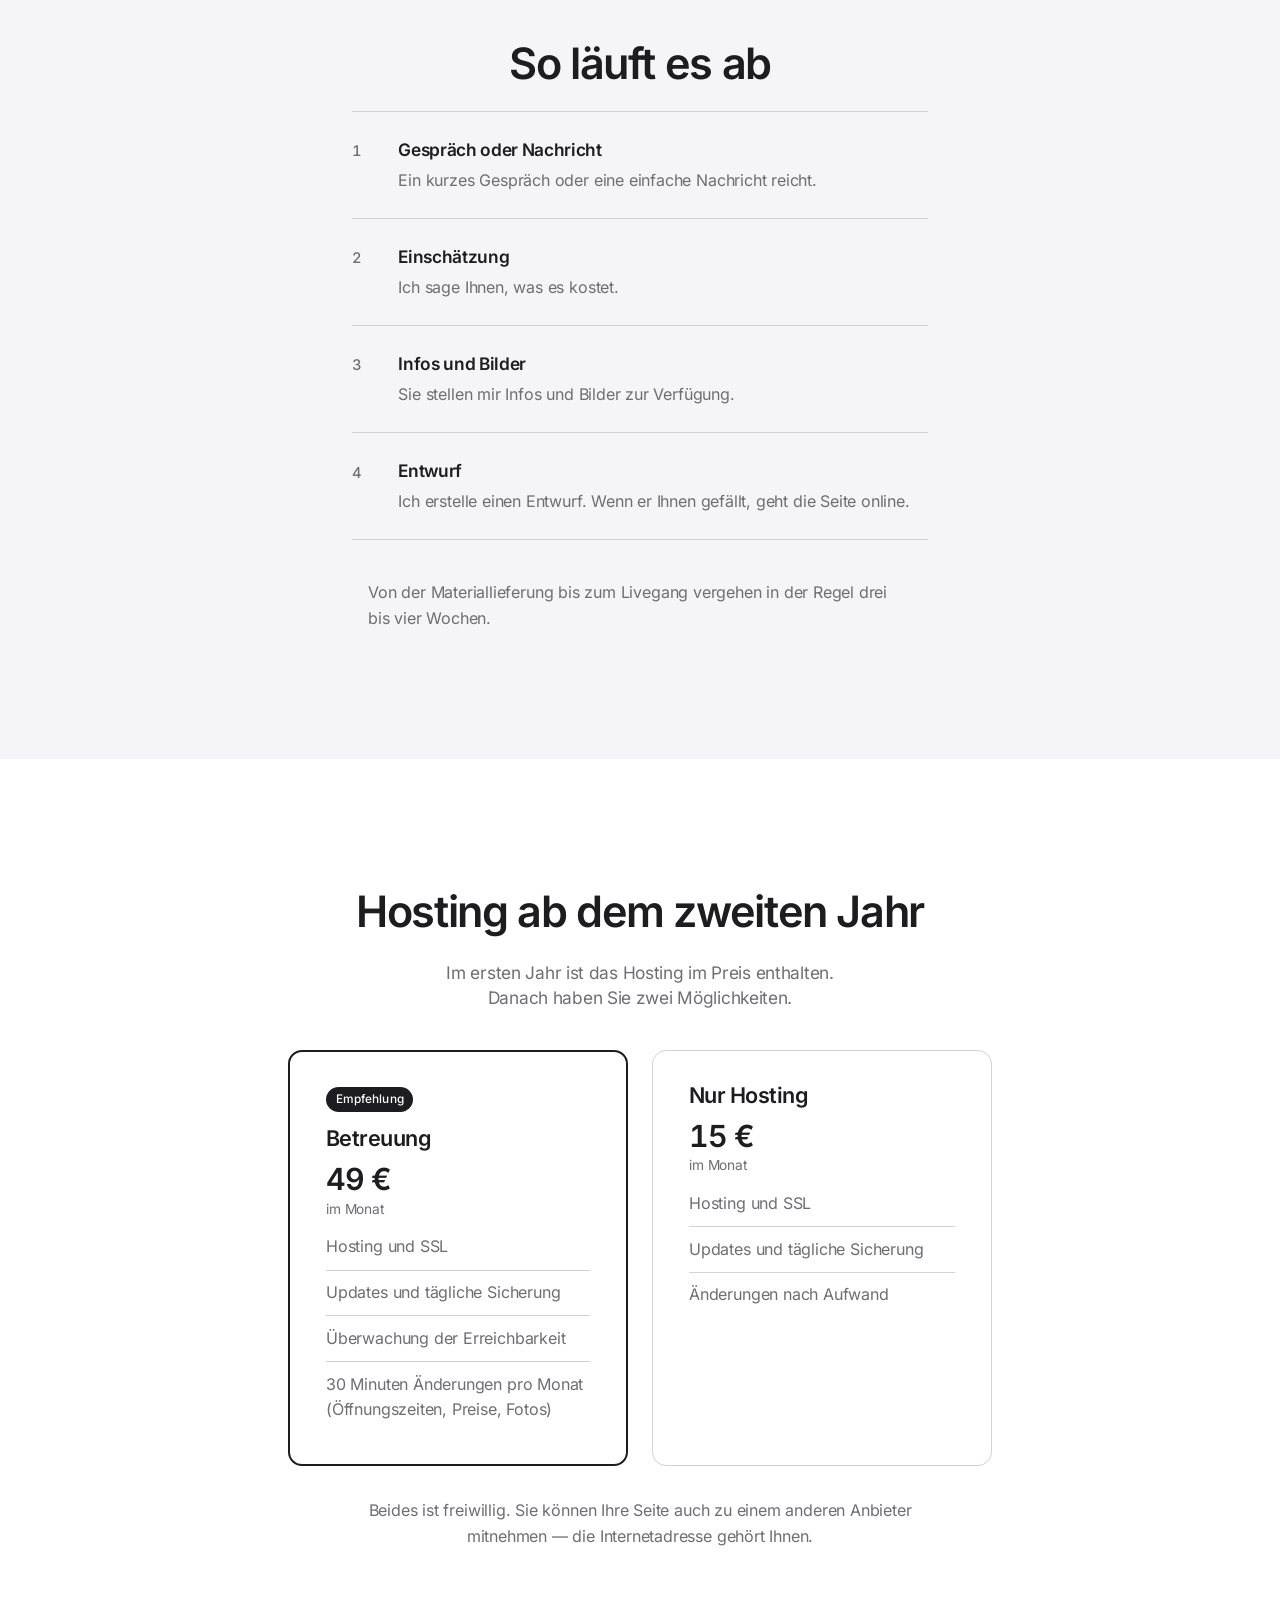
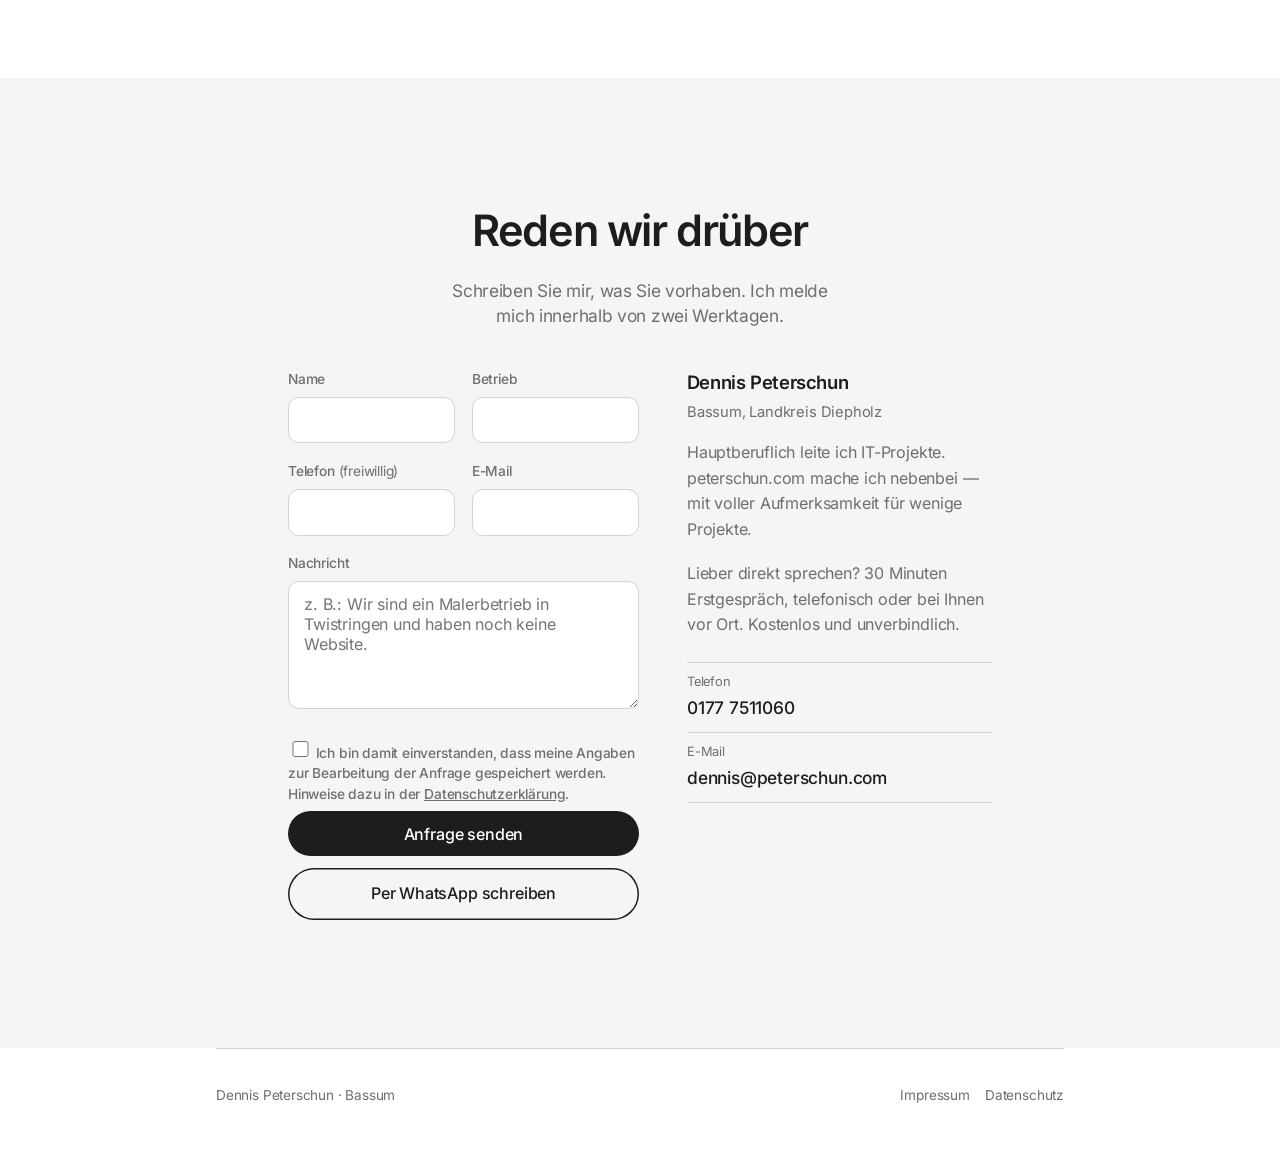
==== commit 735a2651: "Update index.html" ====
--- a/index.html
+++ b/index.html
@@ -226,12 +226,6 @@
           <span class="me-place">Bassum, Landkreis Diepholz</span>
           <p>Hauptberuflich leite ich IT-Projekte. peterschun.com mache ich nebenbei — mit voller Aufmerksamkeit für wenige Projekte.</p>
           <p>Lieber direkt sprechen? 30 Minuten Erstgespräch, telefonisch oder bei Ihnen vor Ort. Kostenlos und unverbindlich.</p>
-          <!--
-            TERMINBUCHUNG: Sobald der Buchungslink steht, hier das
-            href austauschen. Bis dahin waehlt der Knopf die Nummer.
-          -->
-          <p><a class="btn" href="tel:+491777511060">Termin buchen</a></p>
-
           <ul class="me-contact">
             <li><span>Telefon</span><a href="tel:+491777511060">0177 7511060</a></li>
             <li><span>E-Mail</span><a href="mailto:dennis@peterschun.com">dennis@peterschun.com</a></li>
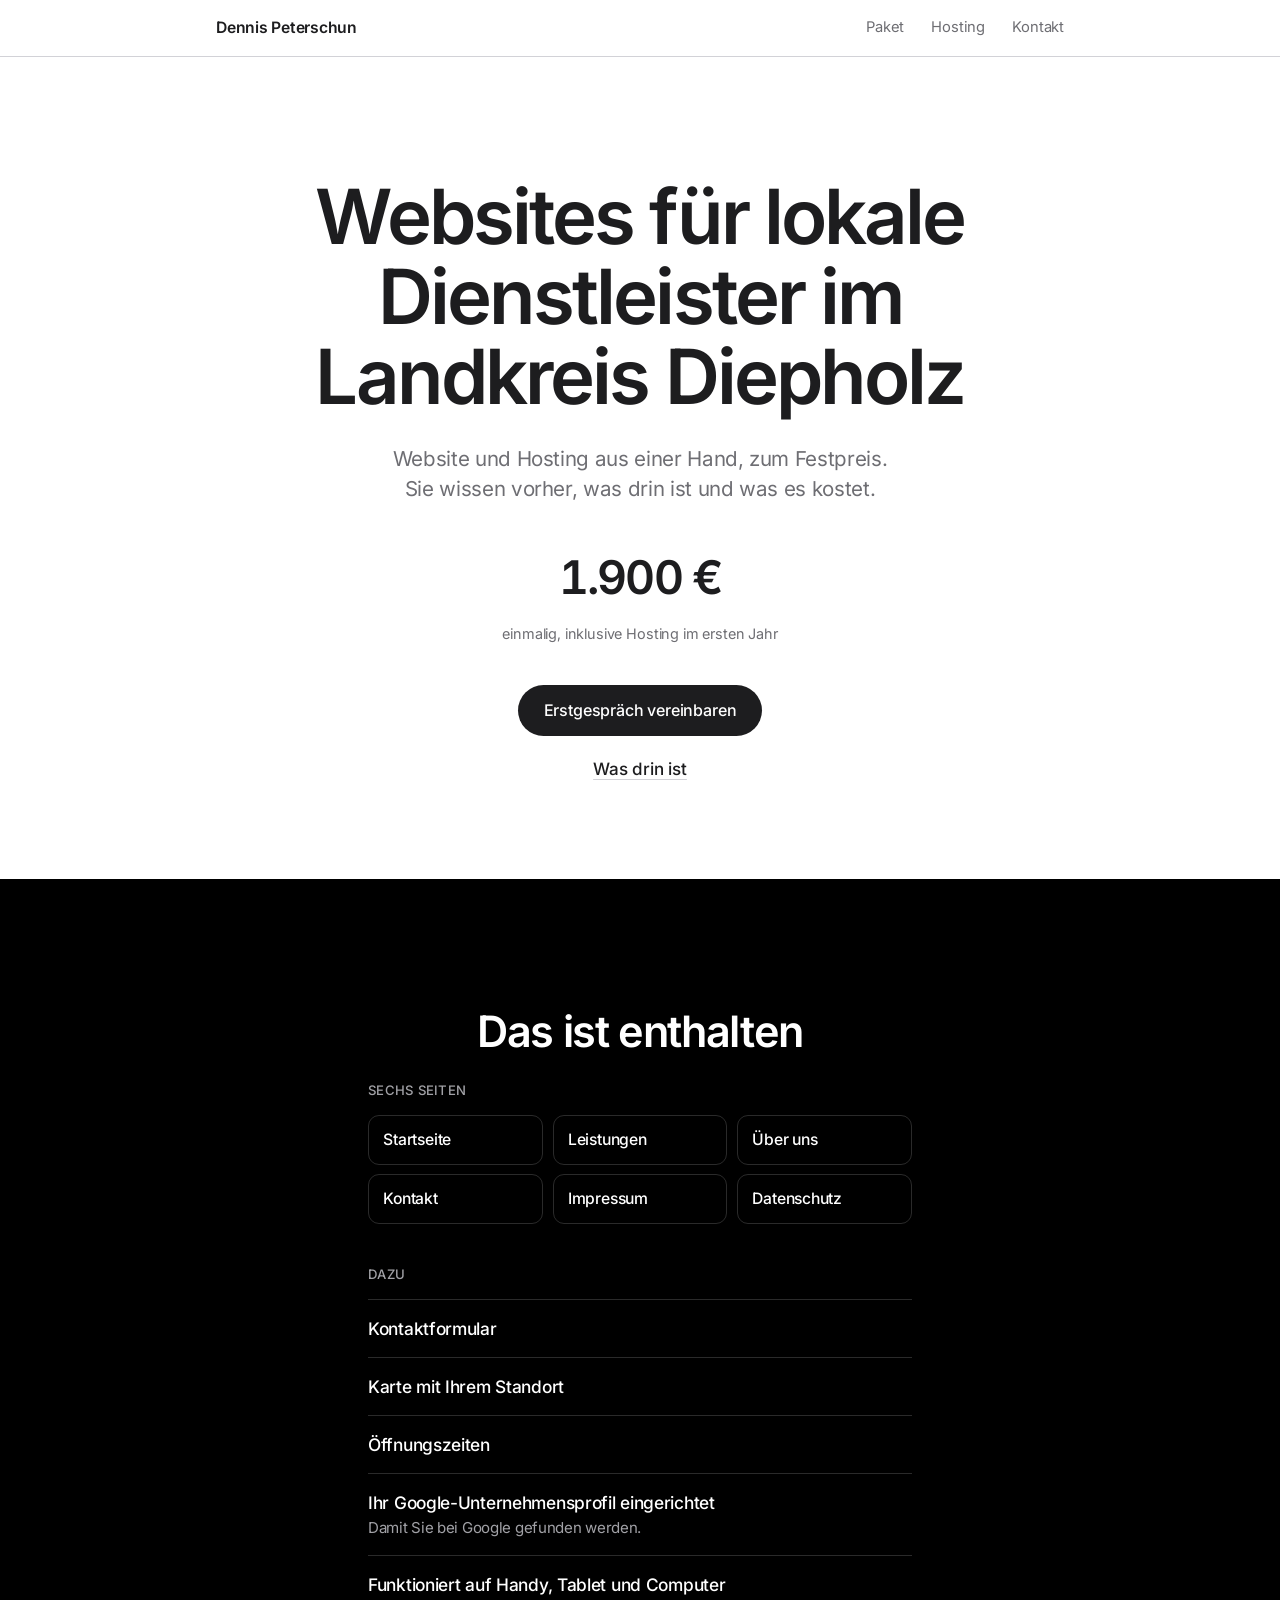
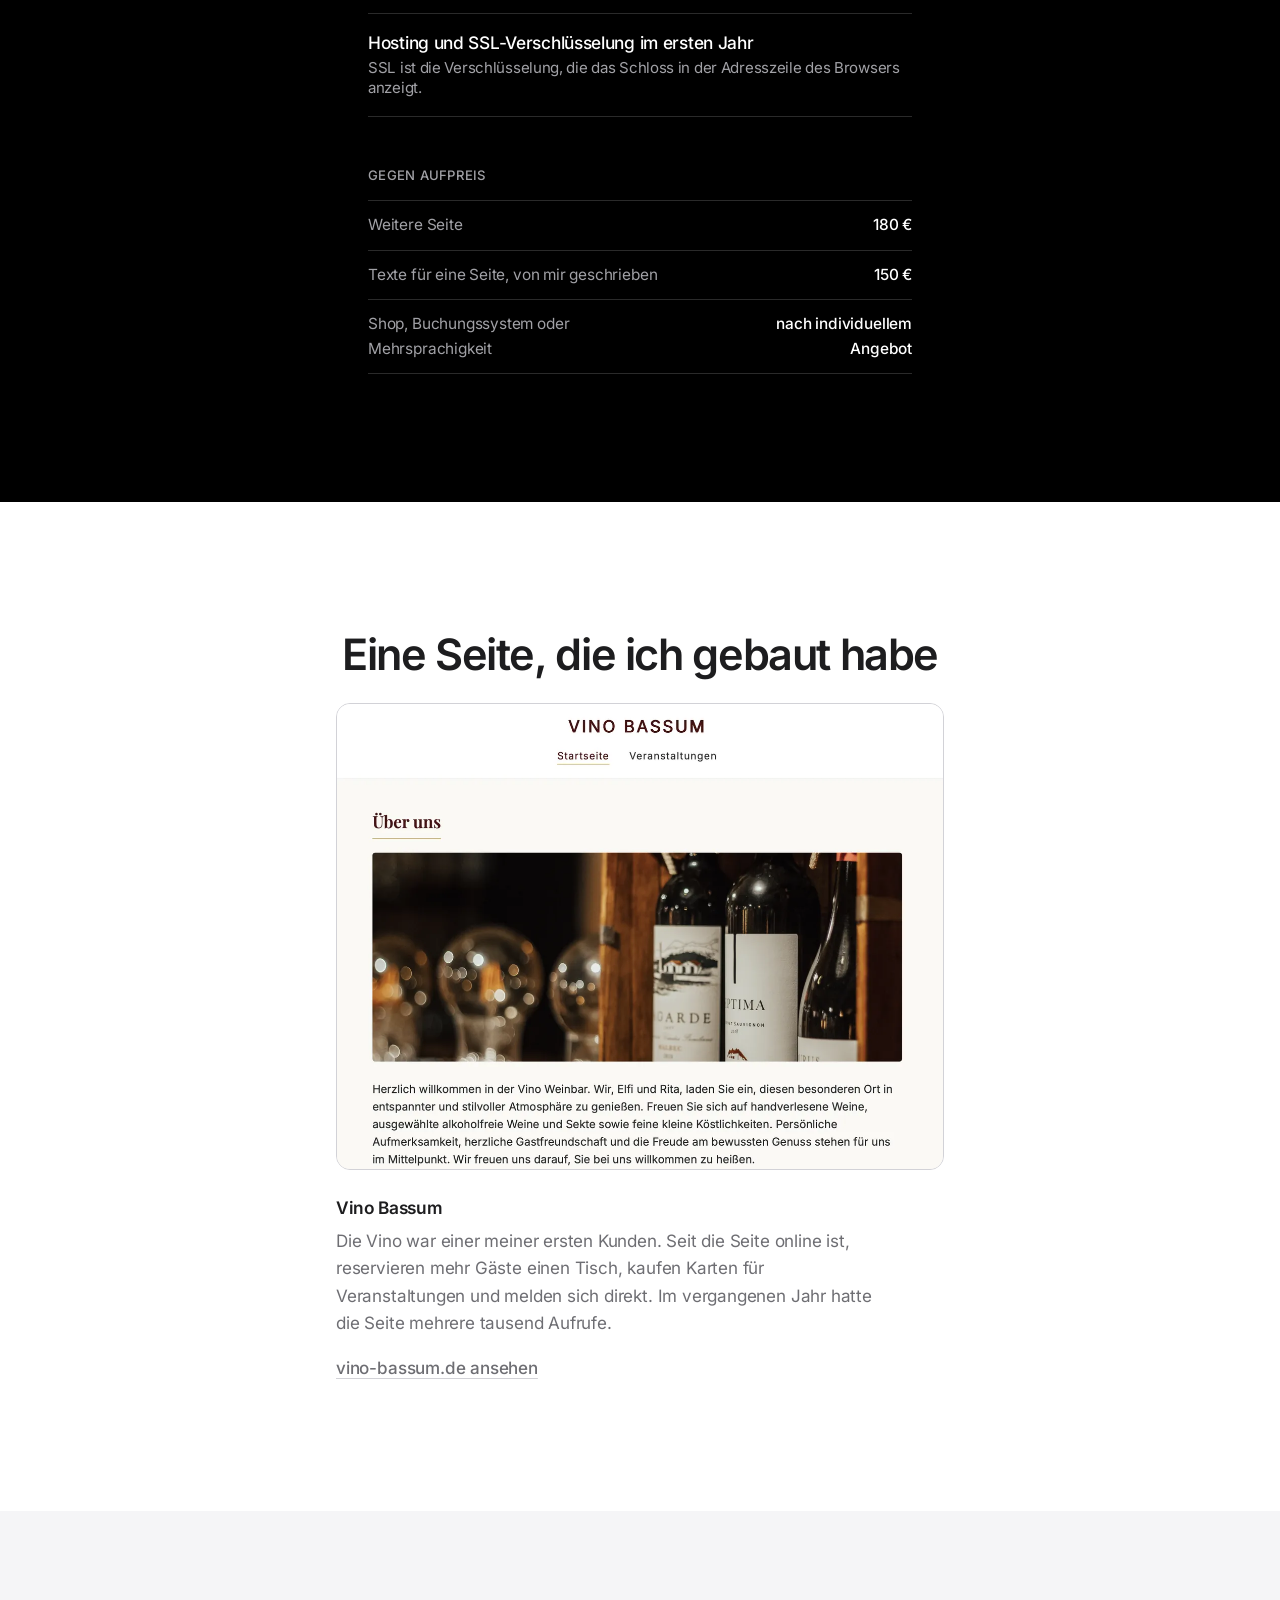
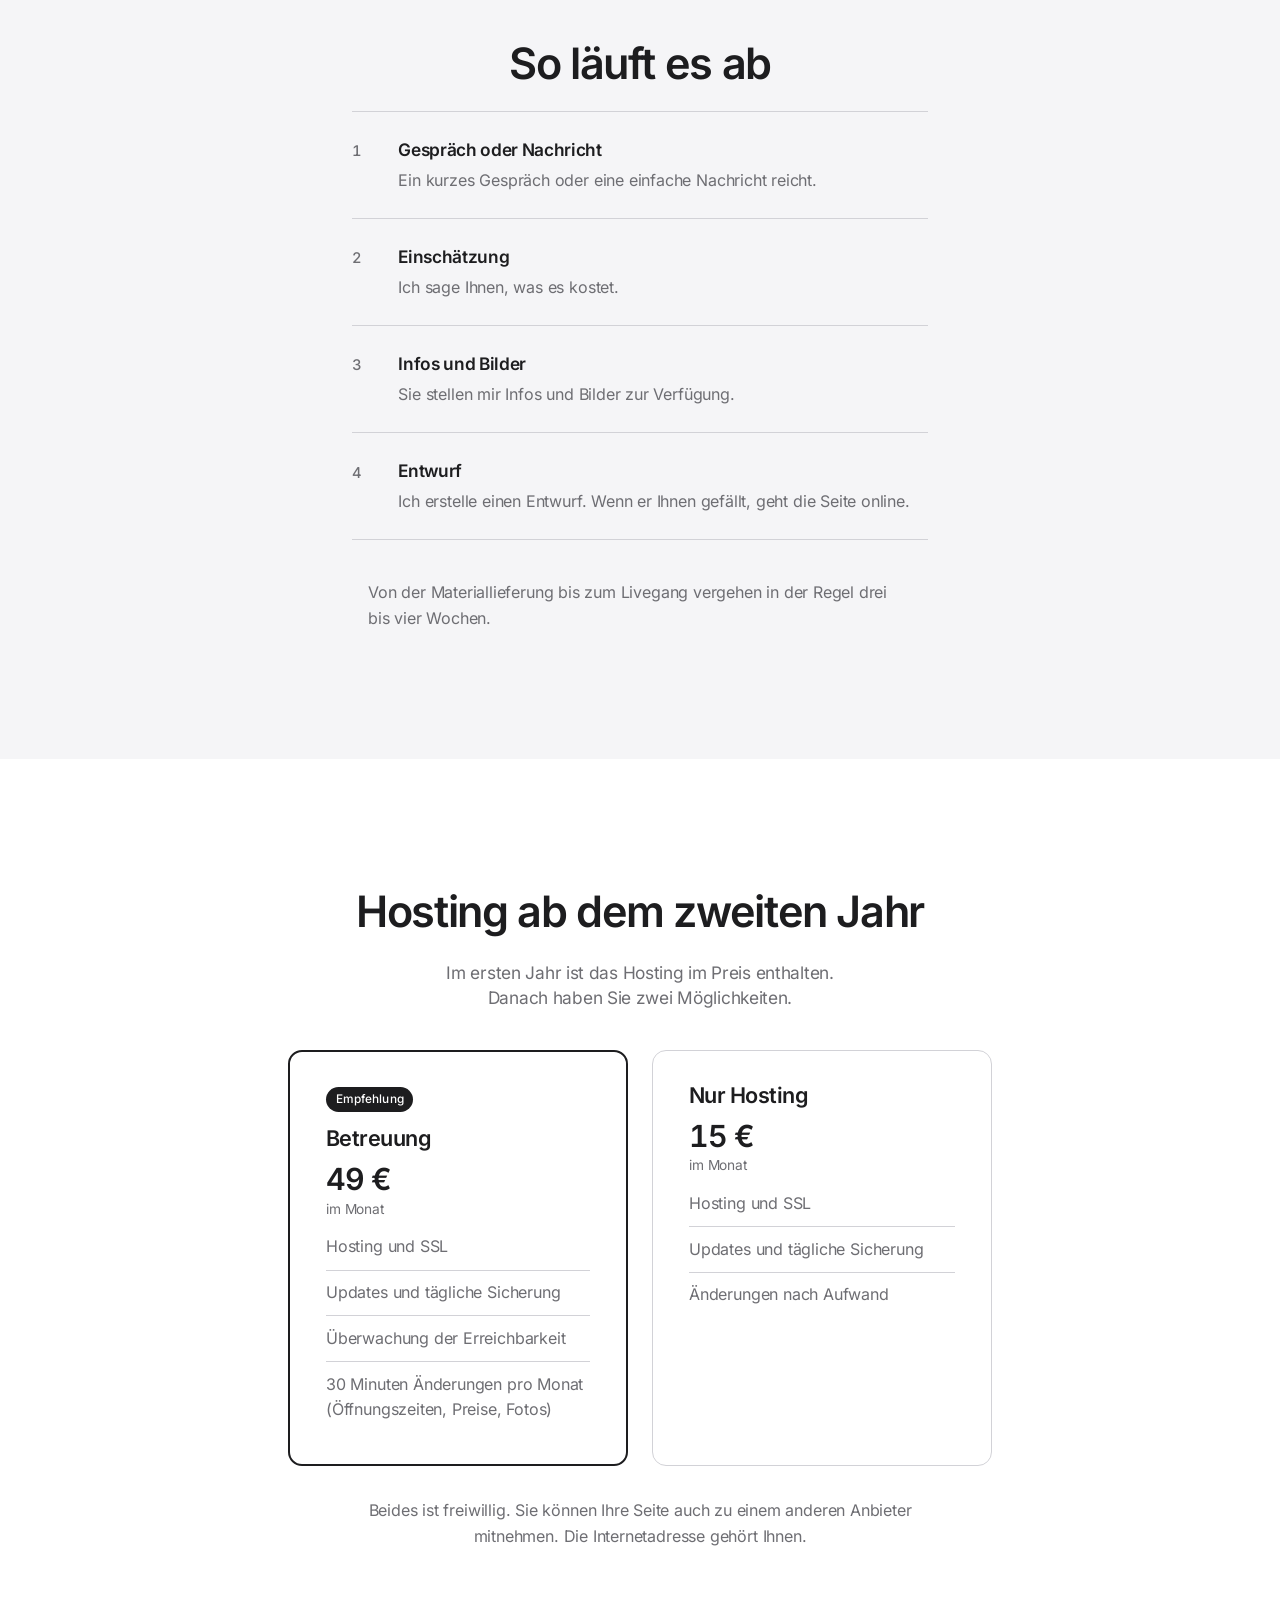
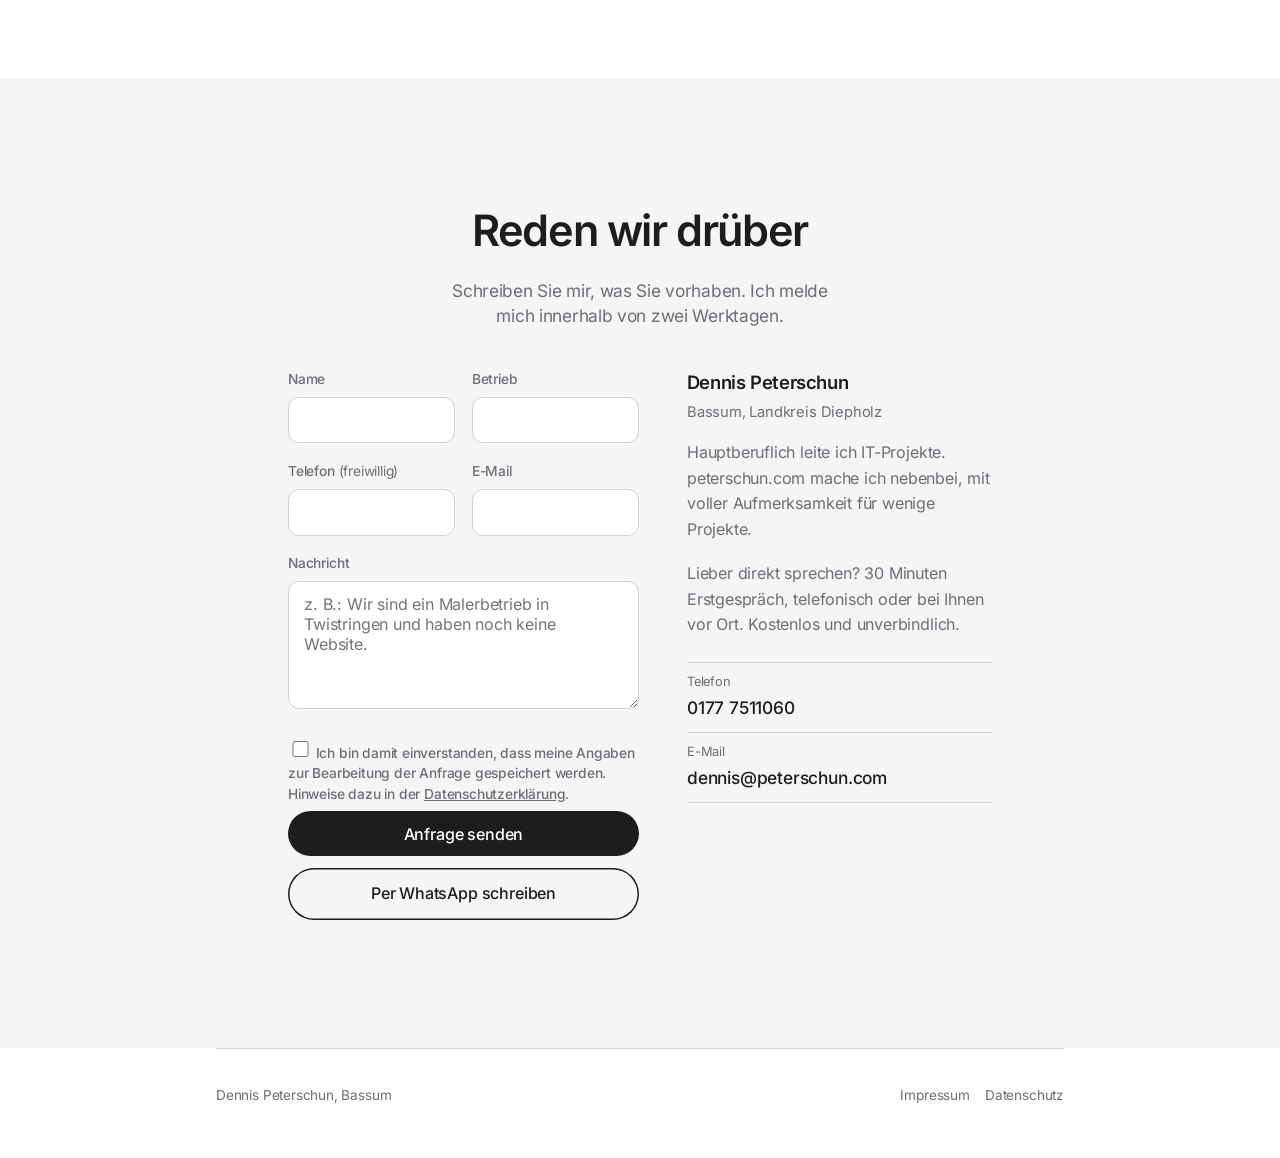
==== commit b6b3ea21: "Update site copy and asset versions Revise German page titles and copy, standardize footer punctuati" ====
--- a/index.html
+++ b/index.html
@@ -3,10 +3,10 @@
 <head>
 <meta charset="utf-8">
 <meta name="viewport" content="width=device-width, initial-scale=1">
-<title>Website und Hosting zum Festpreis – Dennis Peterschun, Bassum</title>
+<title>Website und Hosting zum Festpreis von Dennis Peterschun aus Bassum</title>
 <meta name="description" content="Website mit sechs Seiten zum Festpreis von 1.900 €, Hosting im ersten Jahr inklusive. Für Handwerksbetriebe und lokale Dienstleister im Landkreis Diepholz.">
 <link rel="canonical" href="https://peterschun.com/">
-<link rel="stylesheet" href="/assets/site.css?v=2">
+<link rel="stylesheet" href="/assets/site.css?v=3">
 </head>
 <body>
 
@@ -133,7 +133,7 @@
         </div>
       </div>
 
-      <p class="note note-mid">Beides ist freiwillig. Sie können Ihre Seite auch zu einem anderen Anbieter mitnehmen — die Internetadresse gehört Ihnen.</p>
+      <p class="note note-mid">Beides ist freiwillig. Sie können Ihre Seite auch zu einem anderen Anbieter mitnehmen. Die Internetadresse gehört Ihnen.</p>
     </div>
   </section>
 
@@ -224,7 +224,7 @@
         <div class="direct">
           <span class="me-name">Dennis Peterschun</span>
           <span class="me-place">Bassum, Landkreis Diepholz</span>
-          <p>Hauptberuflich leite ich IT-Projekte. peterschun.com mache ich nebenbei — mit voller Aufmerksamkeit für wenige Projekte.</p>
+          <p>Hauptberuflich leite ich IT-Projekte. peterschun.com mache ich nebenbei, mit voller Aufmerksamkeit für wenige Projekte.</p>
           <p>Lieber direkt sprechen? 30 Minuten Erstgespräch, telefonisch oder bei Ihnen vor Ort. Kostenlos und unverbindlich.</p>
           <ul class="me-contact">
             <li><span>Telefon</span><a href="tel:+491777511060">0177 7511060</a></li>
@@ -240,13 +240,13 @@
 
 <footer class="shell">
   <div class="foot">
-    <div>Dennis Peterschun · Bassum</div>
+    <div>Dennis Peterschun, Bassum</div>
     <div><a href="/impressum.html">Impressum</a> &nbsp;&nbsp; <a href="/datenschutz.html">Datenschutz</a></div>
   </div>
 </footer>
 
-<script src="/assets/kampagne.js?v=2"></script>
-<script src="/assets/formular.js?v=2"></script>
+<script src="/assets/kampagne.js?v=3"></script>
+<script src="/assets/formular.js?v=3"></script>
 
 </body>
 </html>
--- a/assets/site.css
+++ b/assets/site.css
@@ -626,3 +626,29 @@
    volle Zeile, ab genug Platz nebeneinander. */
 .form-knoepfe{margin-top:.25rem}
 .form-knoepfe .btn{flex:1 1 13rem;text-align:center}
+
+/* ================= Runde 3 (12.10.): Branchenseiten =================
+   Angebot und Kontakt im ersten Bildschirm, Anrufen-Knopf in der Kopfleiste. */
+.bar-call{
+  display:inline-flex;
+  align-items:center;
+  min-height:2.75rem;
+  padding:0 1.15rem;
+  border-radius:980px;
+  box-shadow:inset 0 0 0 1.5px var(--ink);
+  font-weight:500;
+  font-size:.94rem;
+  letter-spacing:-0.011em;
+  text-decoration:none;
+  white-space:nowrap;
+}
+.bar-call:hover{background:rgba(0,0,0,.05)}
+.hero-knoepfe{justify-content:center;max-width:30rem;margin:2.25rem auto 0}
+.hero-note{margin:1.1rem 0 0;font-size:.92rem;color:var(--muted)}
+/* Kontaktblock auf dunklem Grund */
+.sec-dark .direct p{color:var(--muted-dark)}
+.sec-dark .direct b{color:var(--white);font-weight:500}
+.sec-dark .me-contact li{border-color:var(--line-dark)}
+.sec-dark .me-contact span{color:var(--muted-dark)}
+/* Abstand zwischen Kontakt-Einleitung und Formular */
+#kontakt .note-mid{max-width:34rem;margin:.9rem auto 2.5rem}
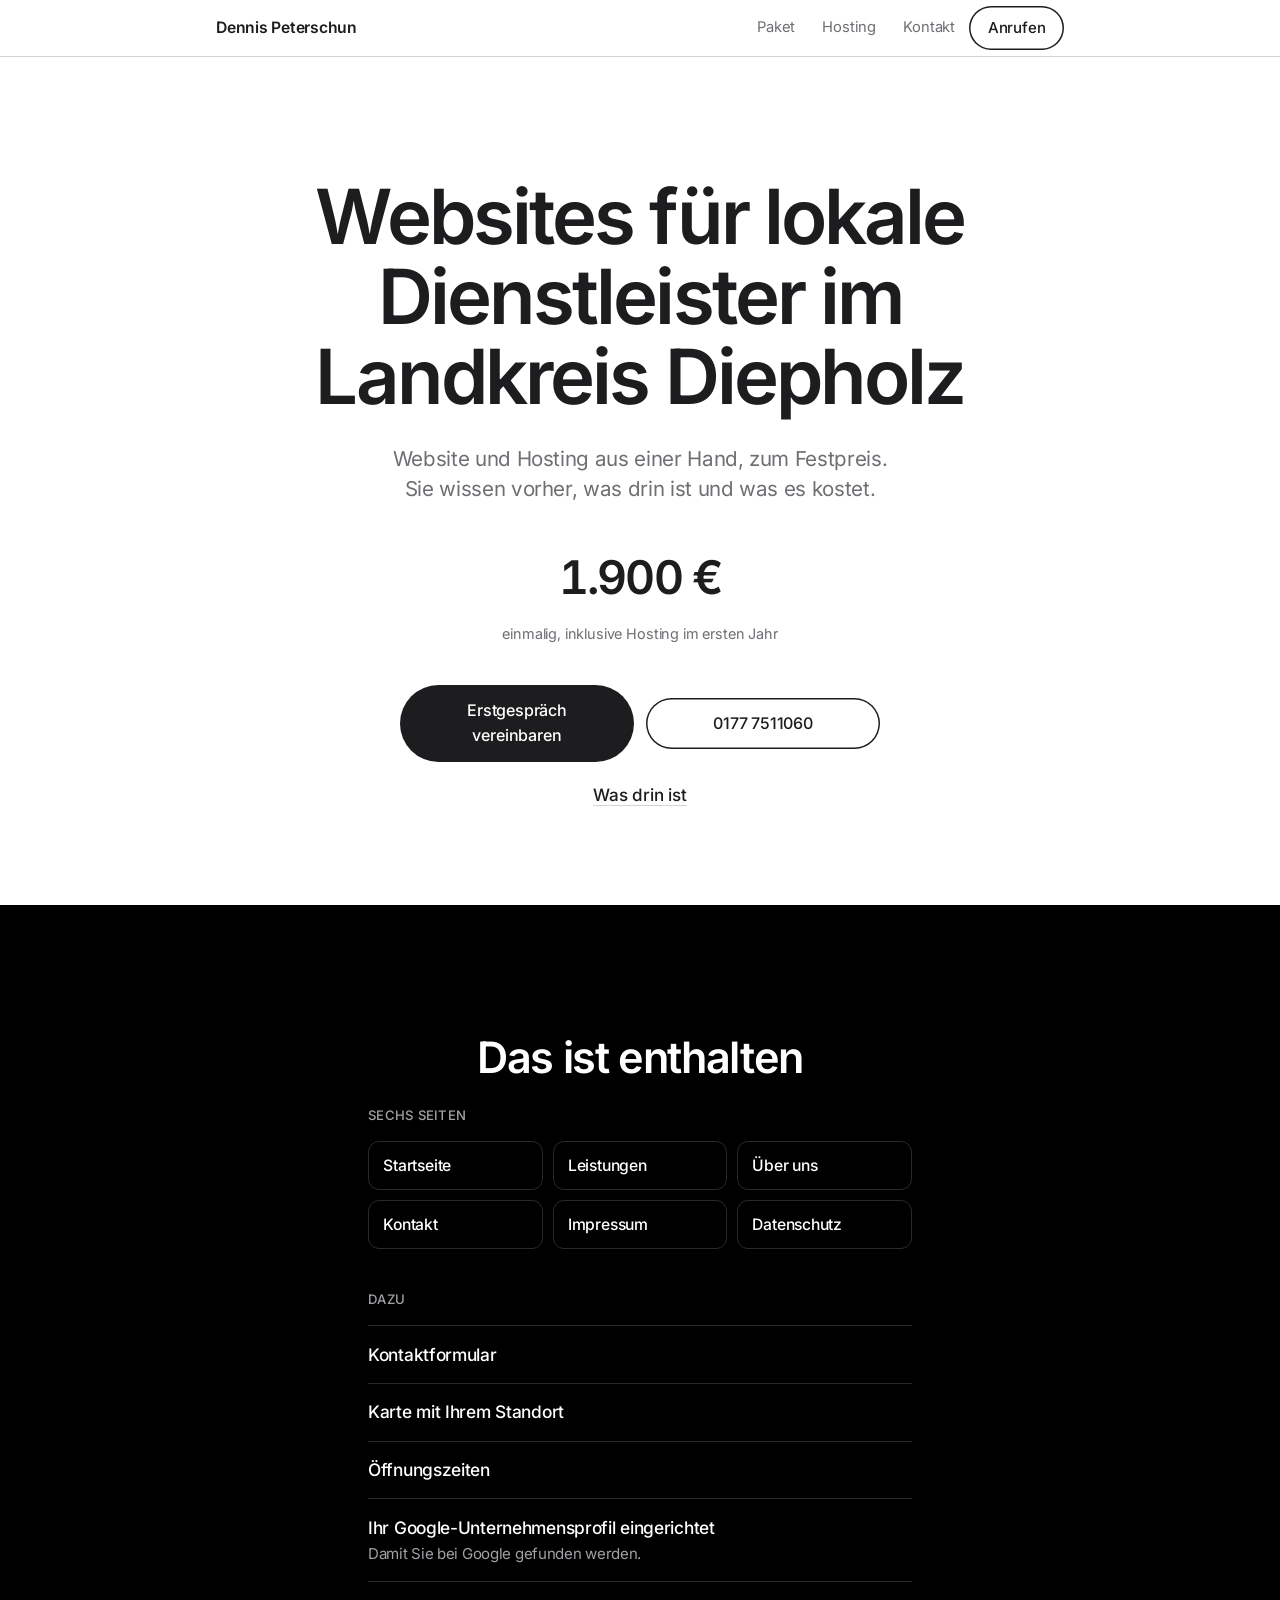
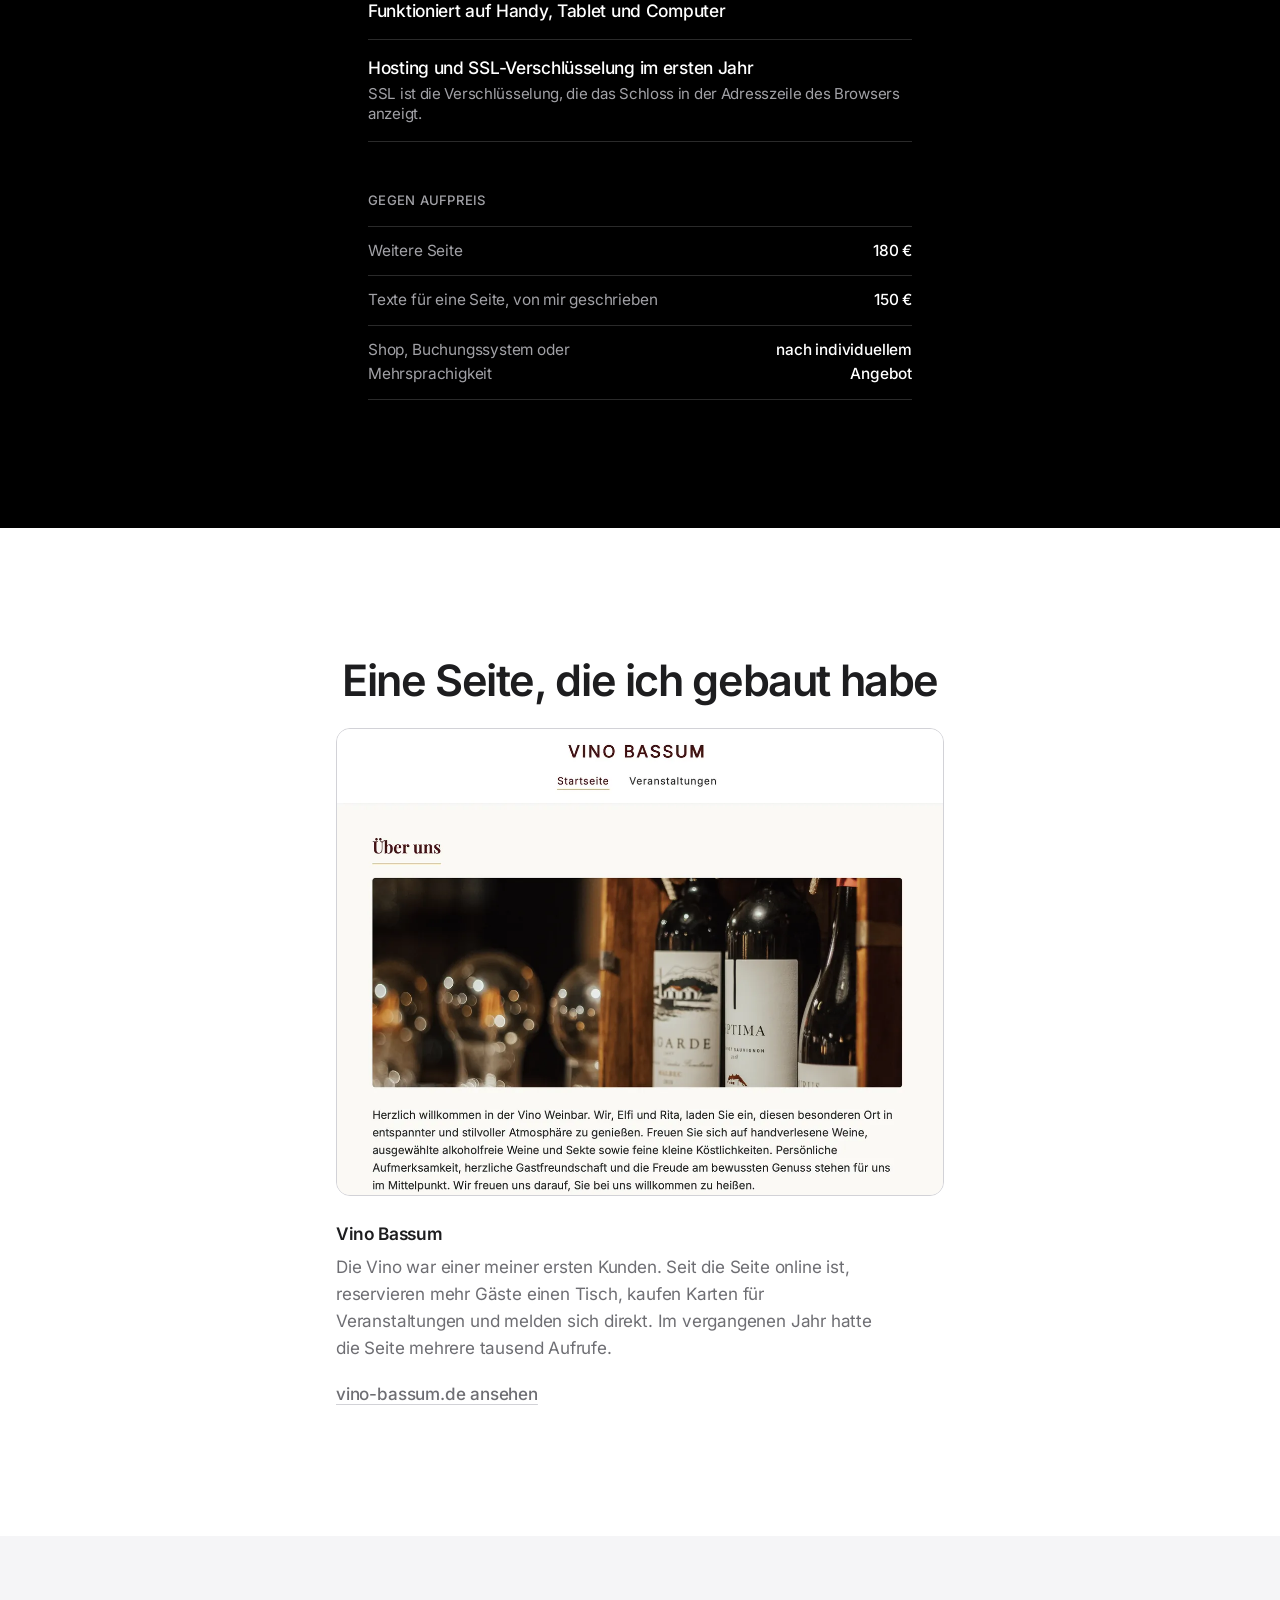
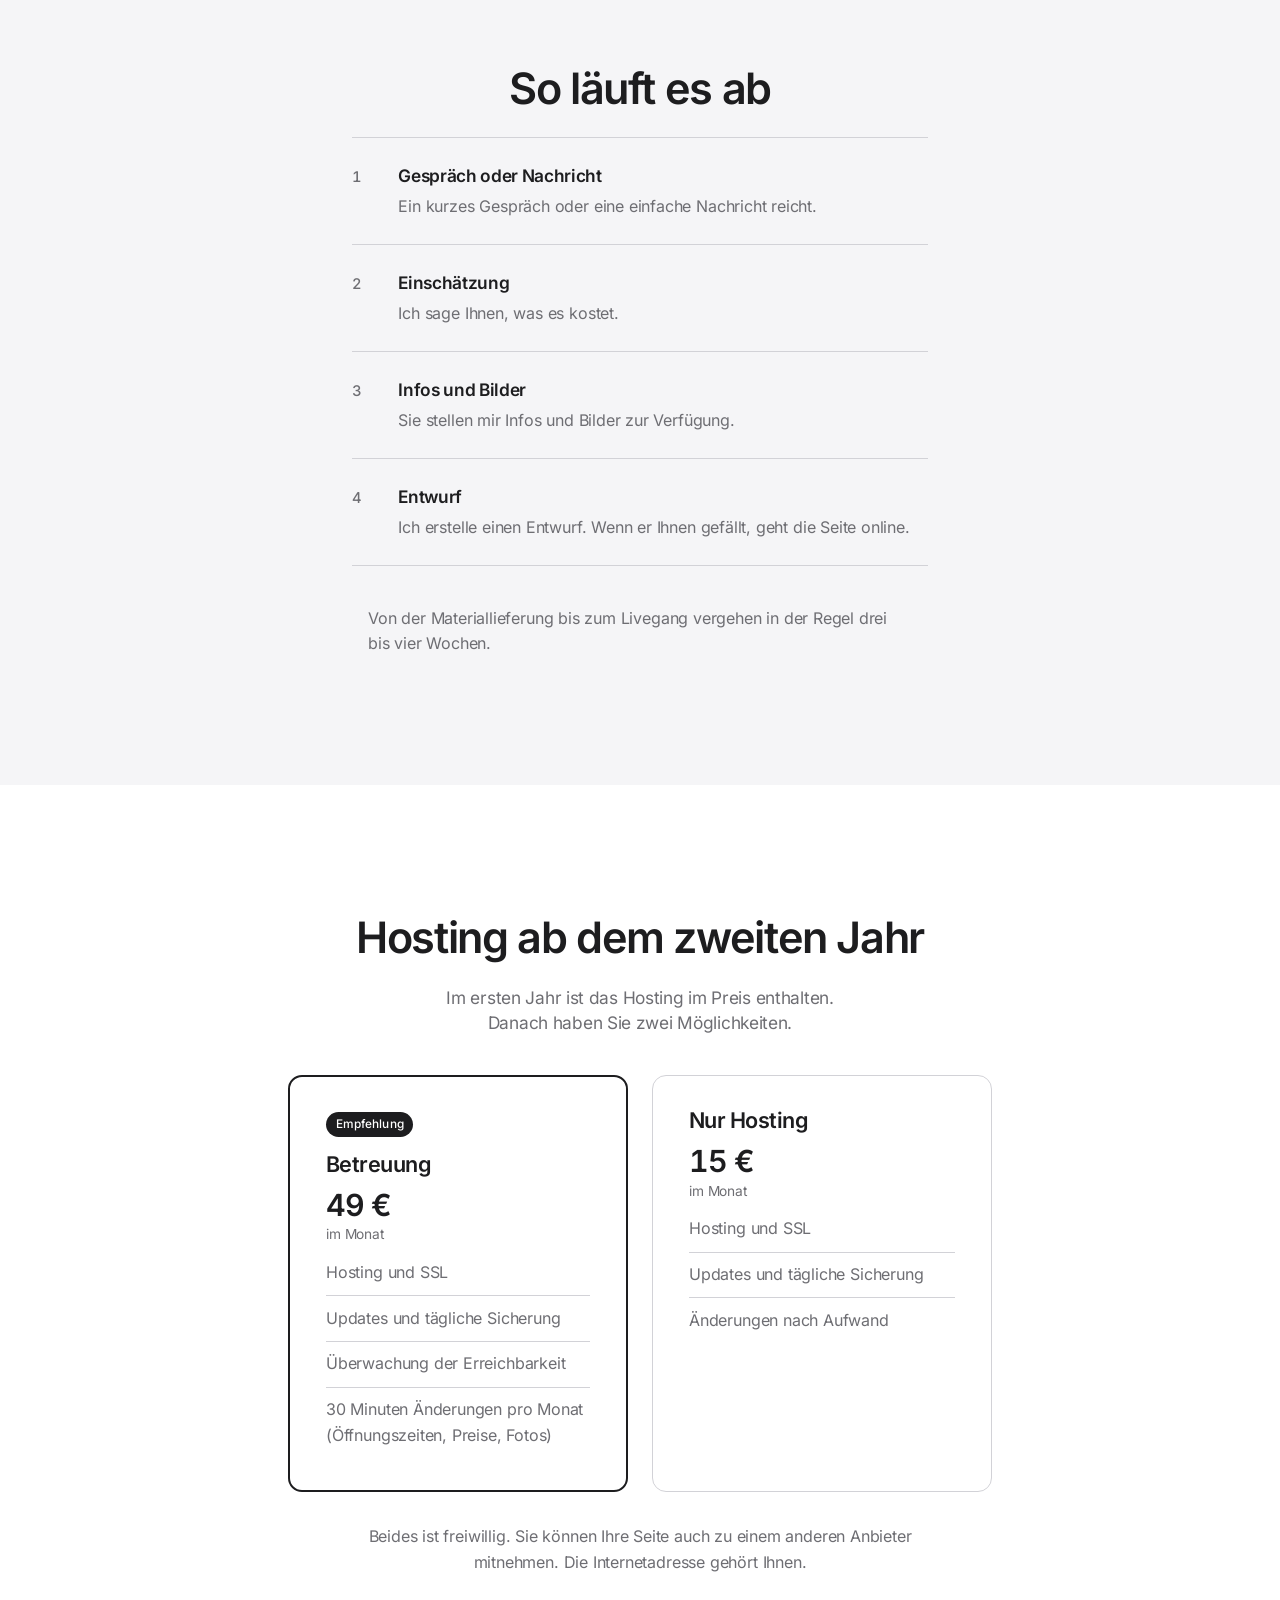
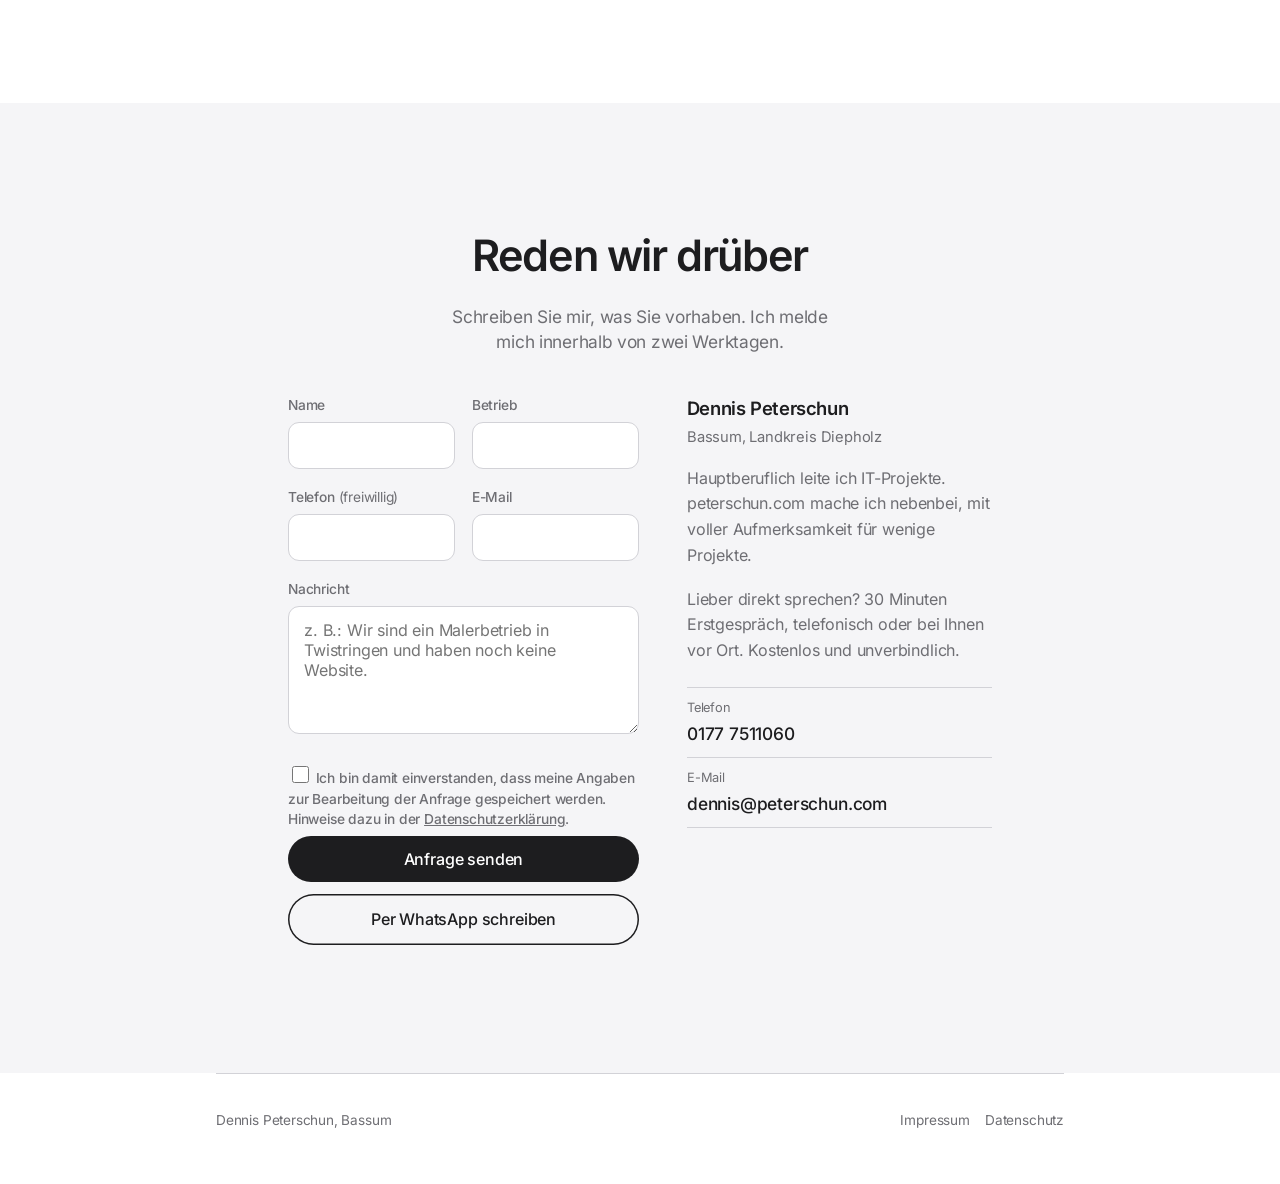
==== commit f79cf1ab: "Add prominent call buttons to homepage Add phone links to the homepage navigation and hero section, " ====
--- a/index.html
+++ b/index.html
@@ -6,18 +6,21 @@
 <title>Website und Hosting zum Festpreis von Dennis Peterschun aus Bassum</title>
 <meta name="description" content="Website mit sechs Seiten zum Festpreis von 1.900 €, Hosting im ersten Jahr inklusive. Für Handwerksbetriebe und lokale Dienstleister im Landkreis Diepholz.">
 <link rel="canonical" href="https://peterschun.com/">
-<link rel="stylesheet" href="/assets/site.css?v=3">
+<link rel="stylesheet" href="/assets/site.css?v=4">
 </head>
 <body>
 
 <div class="bar">
   <div class="shell bar-in">
     <a class="bar-name" href="/"><span class="bar-vorname">Dennis </span>Peterschun</a>
-    <nav class="bar-links" aria-label="Seitenbereiche">
-      <a href="#paket">Paket</a>
-      <a href="#hosting">Hosting</a>
-      <a href="#kontakt">Kontakt</a>
-    </nav>
+    <div class="bar-rechts">
+      <nav class="bar-links" aria-label="Seitenbereiche">
+        <a href="#paket">Paket</a>
+        <a href="#hosting">Hosting</a>
+        <a href="#kontakt">Kontakt</a>
+      </nav>
+      <a class="bar-call" href="tel:+491777511060">Anrufen</a>
+    </div>
   </div>
 </div>
 
@@ -28,7 +31,10 @@
     <h1 class="h-display">Websites für lokale Dienstleister im Landkreis Diepholz</h1>
     <p class="h-sub">Website und Hosting aus einer Hand, zum Festpreis. Sie wissen vorher, was drin ist und was es kostet.</p>
     <span class="pricetag" style="margin-top:2.25rem">1.900 €<i>einmalig, inklusive Hosting im ersten Jahr</i></span>
-    <div class="btn-row" style="margin-top:0"><a class="btn" href="#kontakt">Erstgespräch vereinbaren</a></div>
+    <div class="form-knoepfe hero-knoepfe" style="margin-top:0">
+      <a class="btn" href="#kontakt">Erstgespräch vereinbaren</a>
+      <a class="btn btn-zweit" href="tel:+491777511060">0177 7511060</a>
+    </div>
     <p style="margin-top:1.25rem"><a class="textlink" href="#paket">Was drin ist</a></p>
   </section>
 
@@ -245,8 +251,8 @@
   </div>
 </footer>
 
-<script src="/assets/kampagne.js?v=3"></script>
-<script src="/assets/formular.js?v=3"></script>
+<script src="/assets/kampagne.js?v=4"></script>
+<script src="/assets/formular.js?v=4"></script>
 
 </body>
 </html>
--- a/assets/site.css
+++ b/assets/site.css
@@ -652,3 +652,11 @@
 .sec-dark .me-contact span{color:var(--muted-dark)}
 /* Abstand zwischen Kontakt-Einleitung und Formular */
 #kontakt .note-mid{max-width:34rem;margin:.9rem auto 2.5rem}
+
+/* ================= Startseite: Anrufen-Knopf (13.10.) =================
+   Navigation und Anrufen-Knopf nebeneinander. Auf dem Handy reicht der
+   Platz nicht fuer beides, dort bleibt nur der Knopf. */
+.bar-rechts{display:flex;align-items:center;gap:.9rem}
+@media (max-width:47.99rem){
+  .bar-rechts .bar-links{display:none}
+}
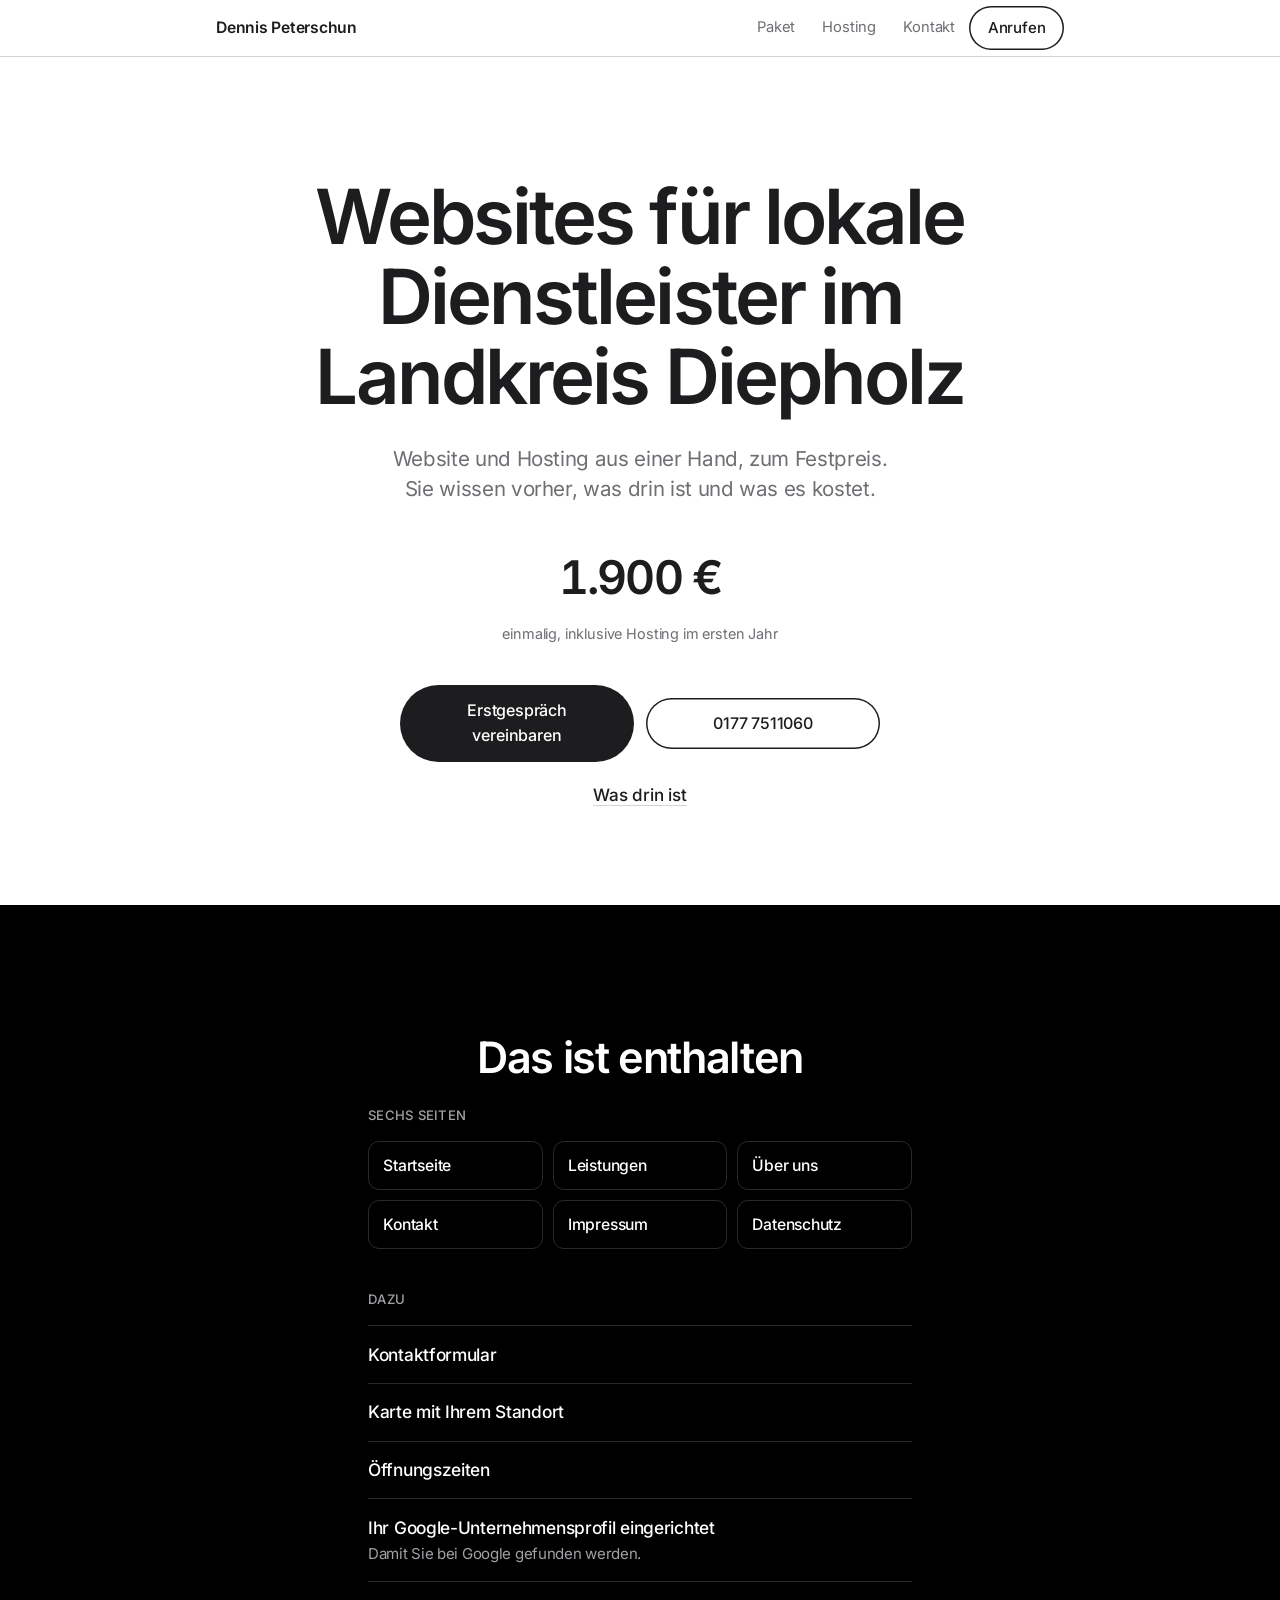
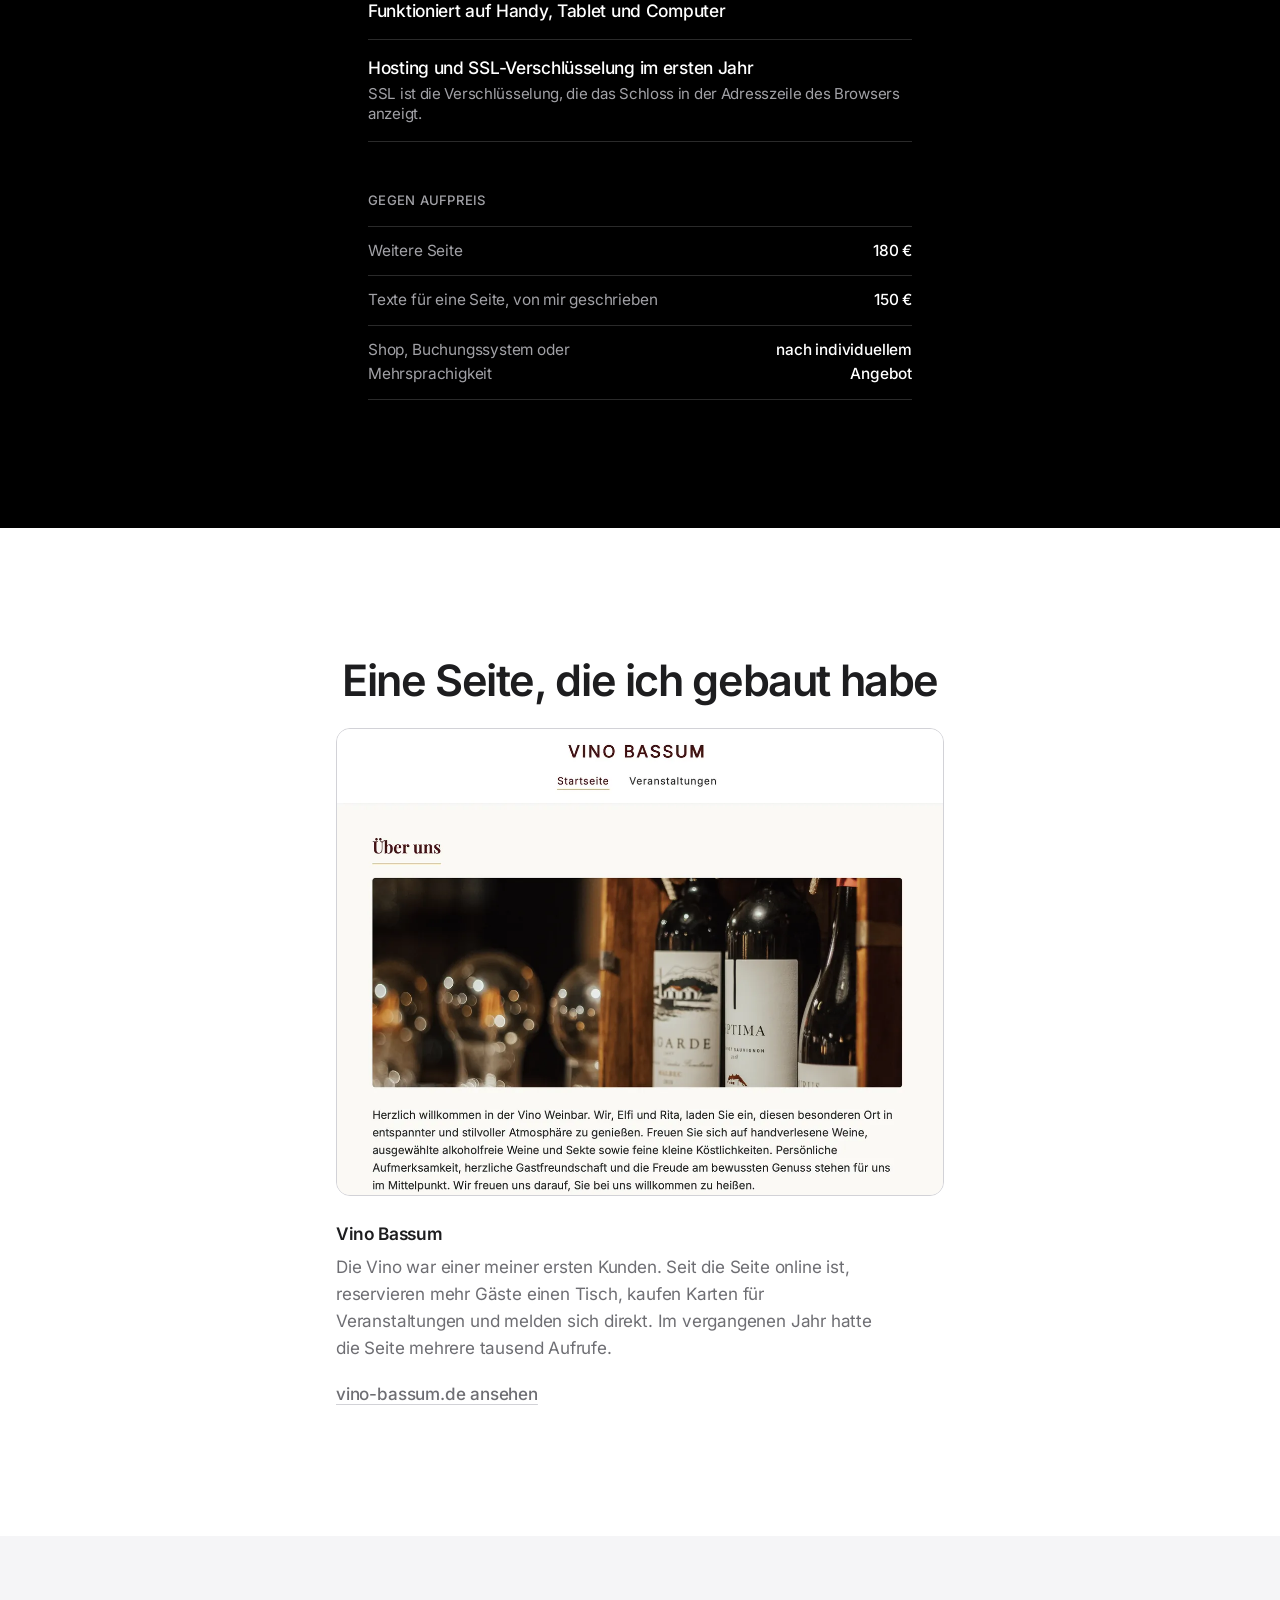
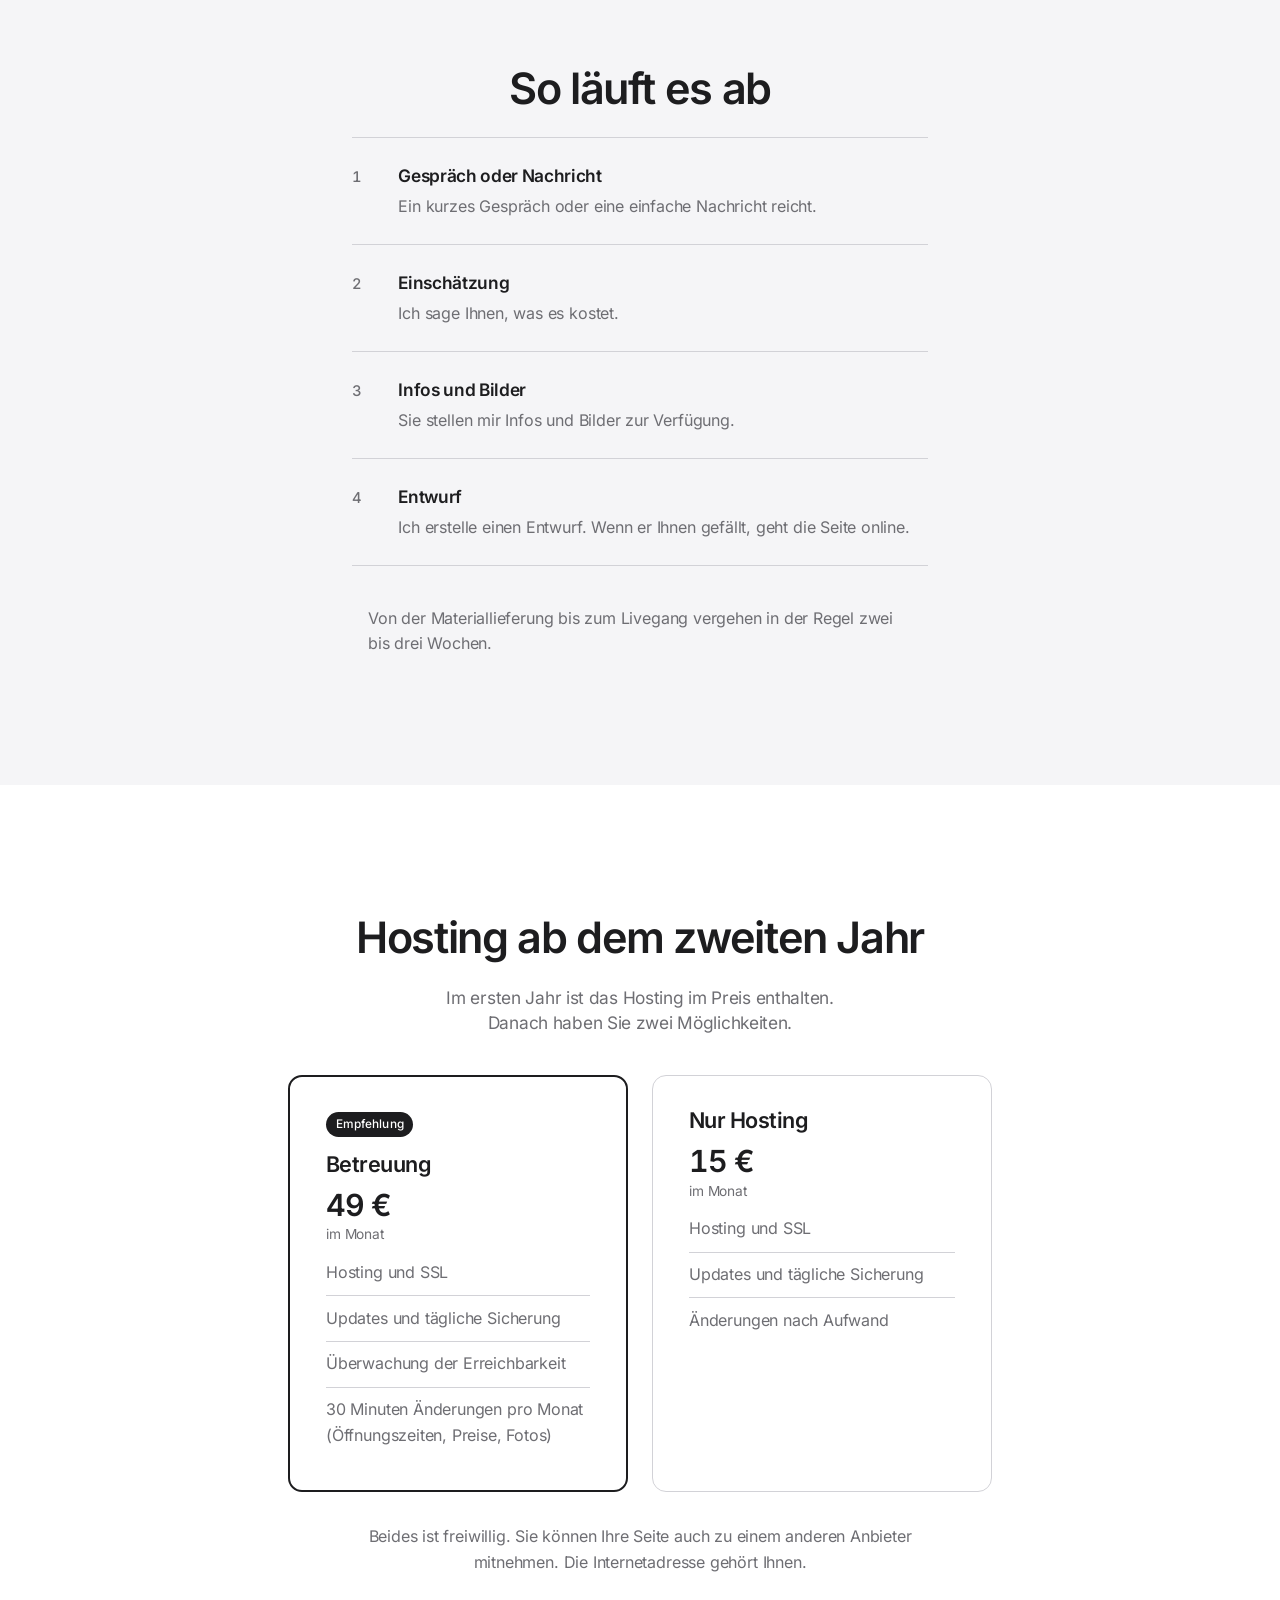
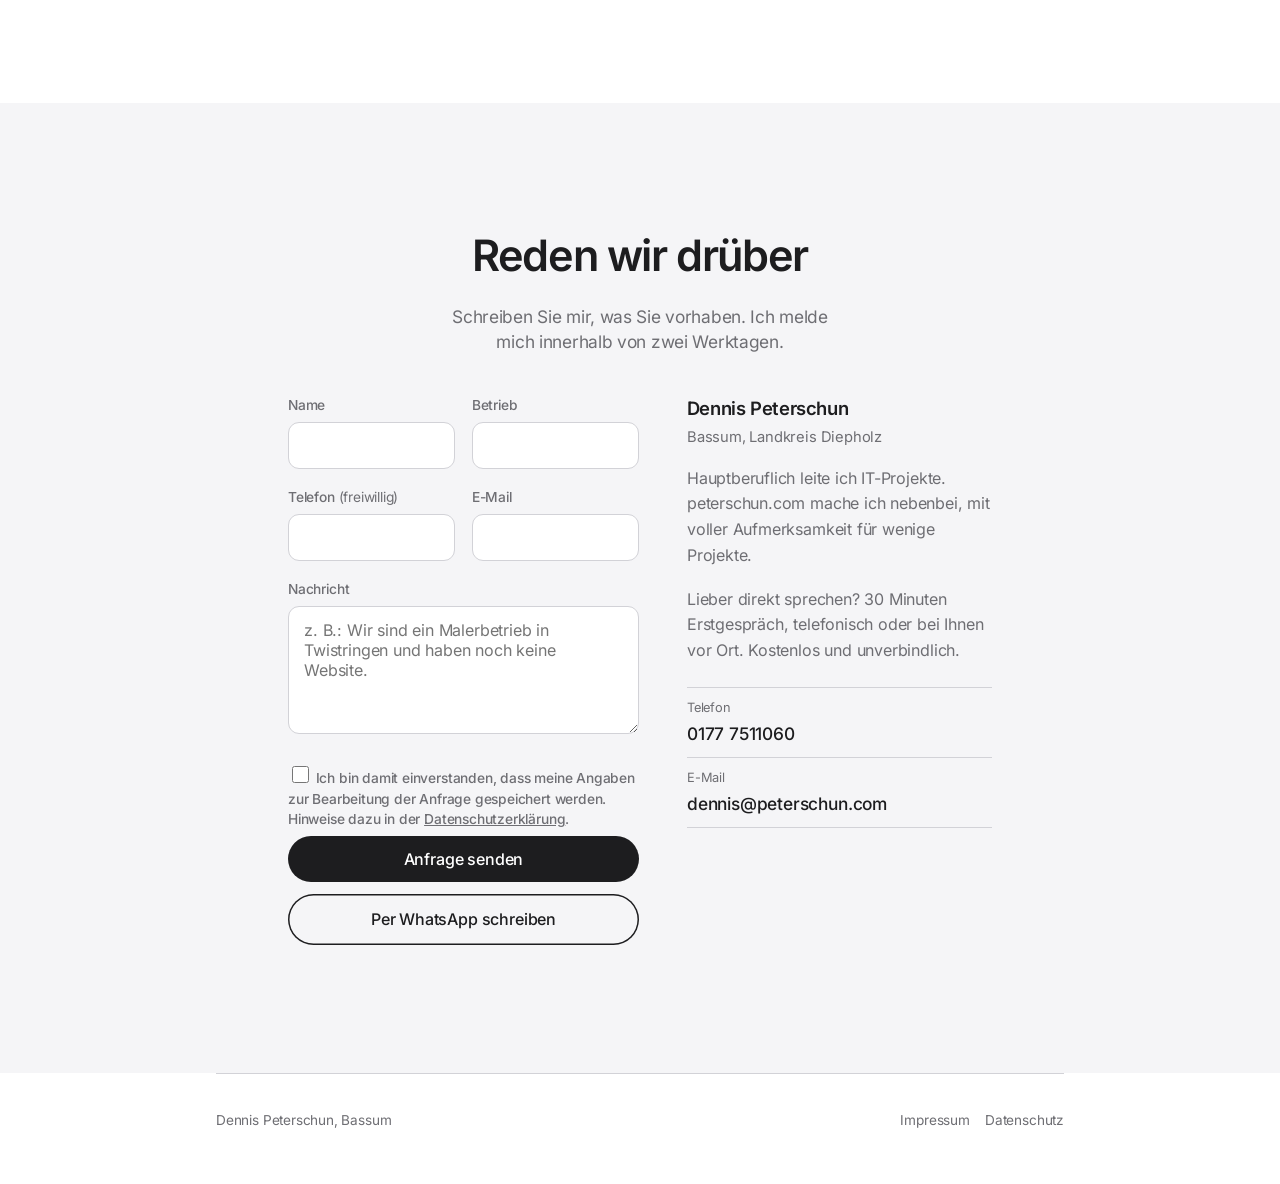
==== commit a1246bad: "Update website delivery timeline Change the estimated delivery time from three to four weeks to two " ====
--- a/index.html
+++ b/index.html
@@ -103,7 +103,7 @@
         <li><b>Infos und Bilder</b><span>Sie stellen mir Infos und Bilder zur Verfügung.</span></li>
         <li><b>Entwurf</b><span>Ich erstelle einen Entwurf. Wenn er Ihnen gefällt, geht die Seite online.</span></li>
       </ol>
-      <p class="note">Von der Materiallieferung bis zum Livegang vergehen in der Regel drei bis vier Wochen.</p>
+      <p class="note">Von der Materiallieferung bis zum Livegang vergehen in der Regel zwei bis drei Wochen.</p>
     </div>
   </section>
 
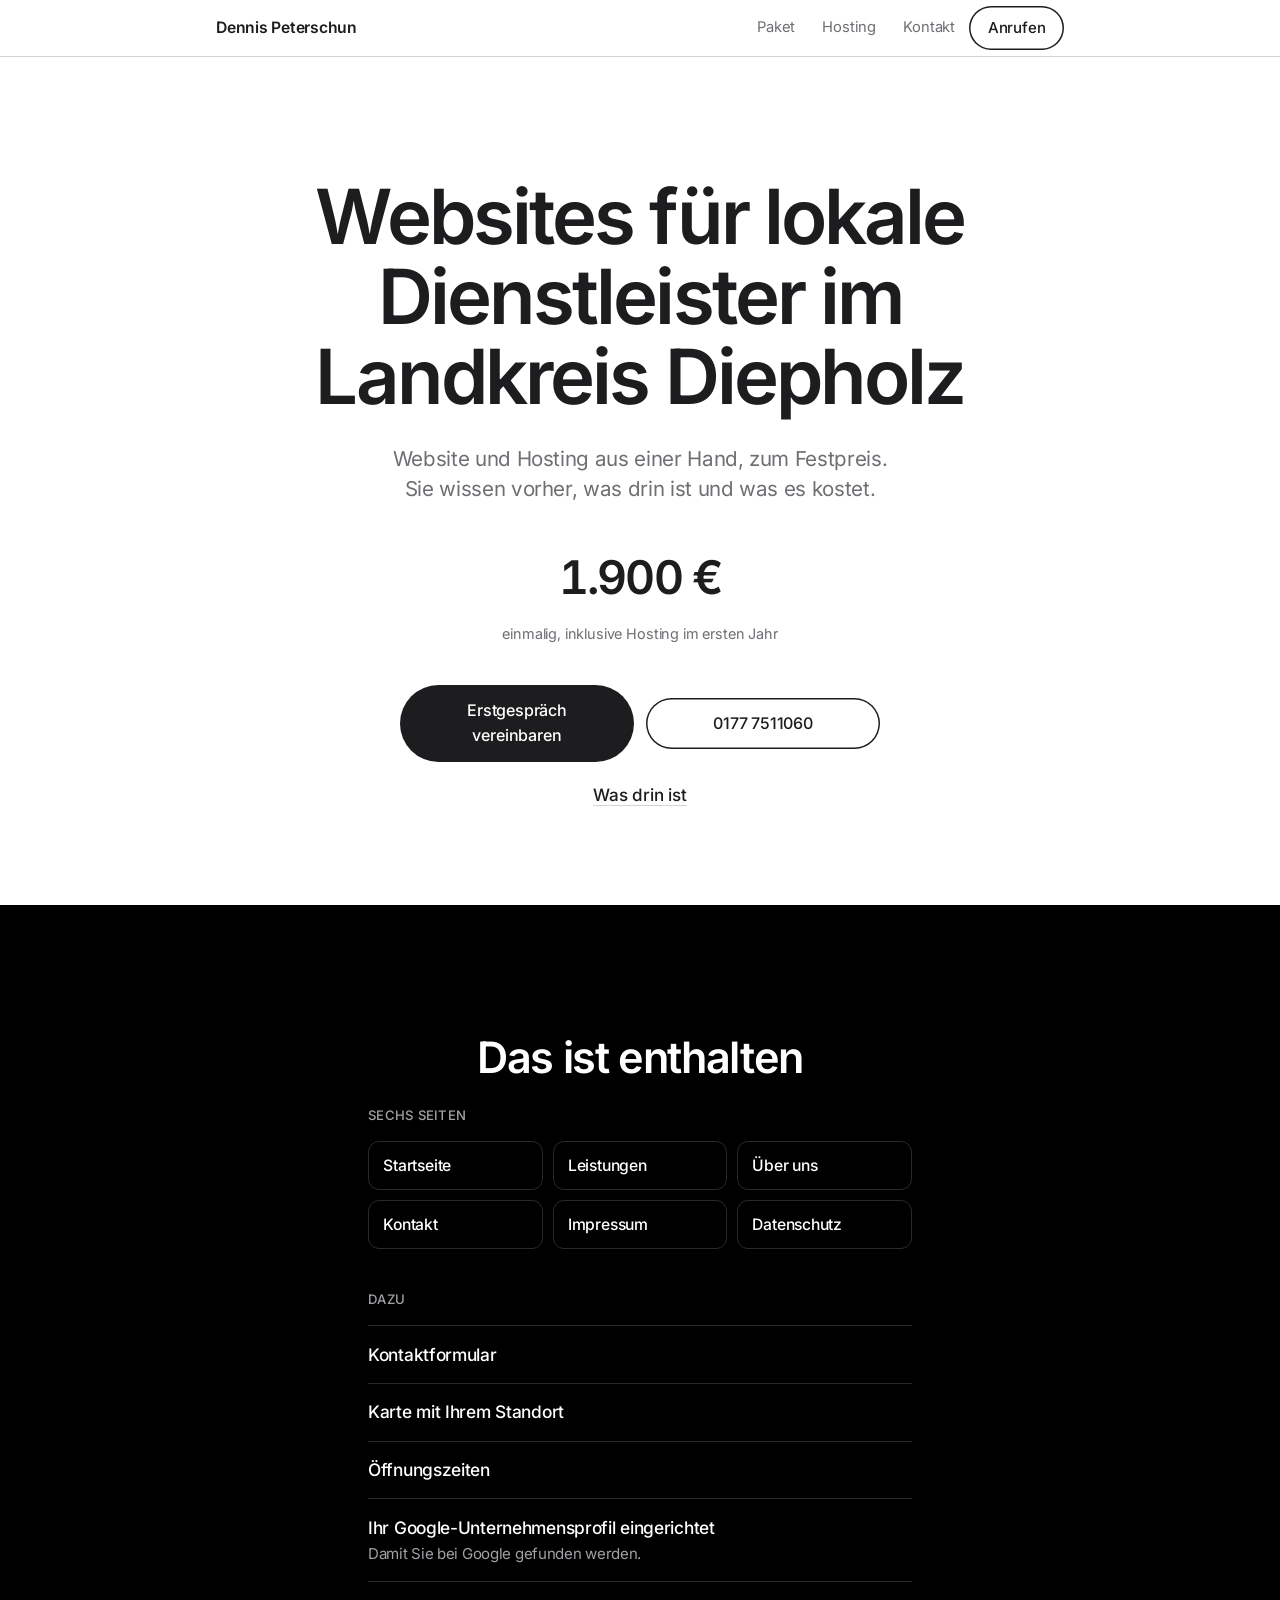
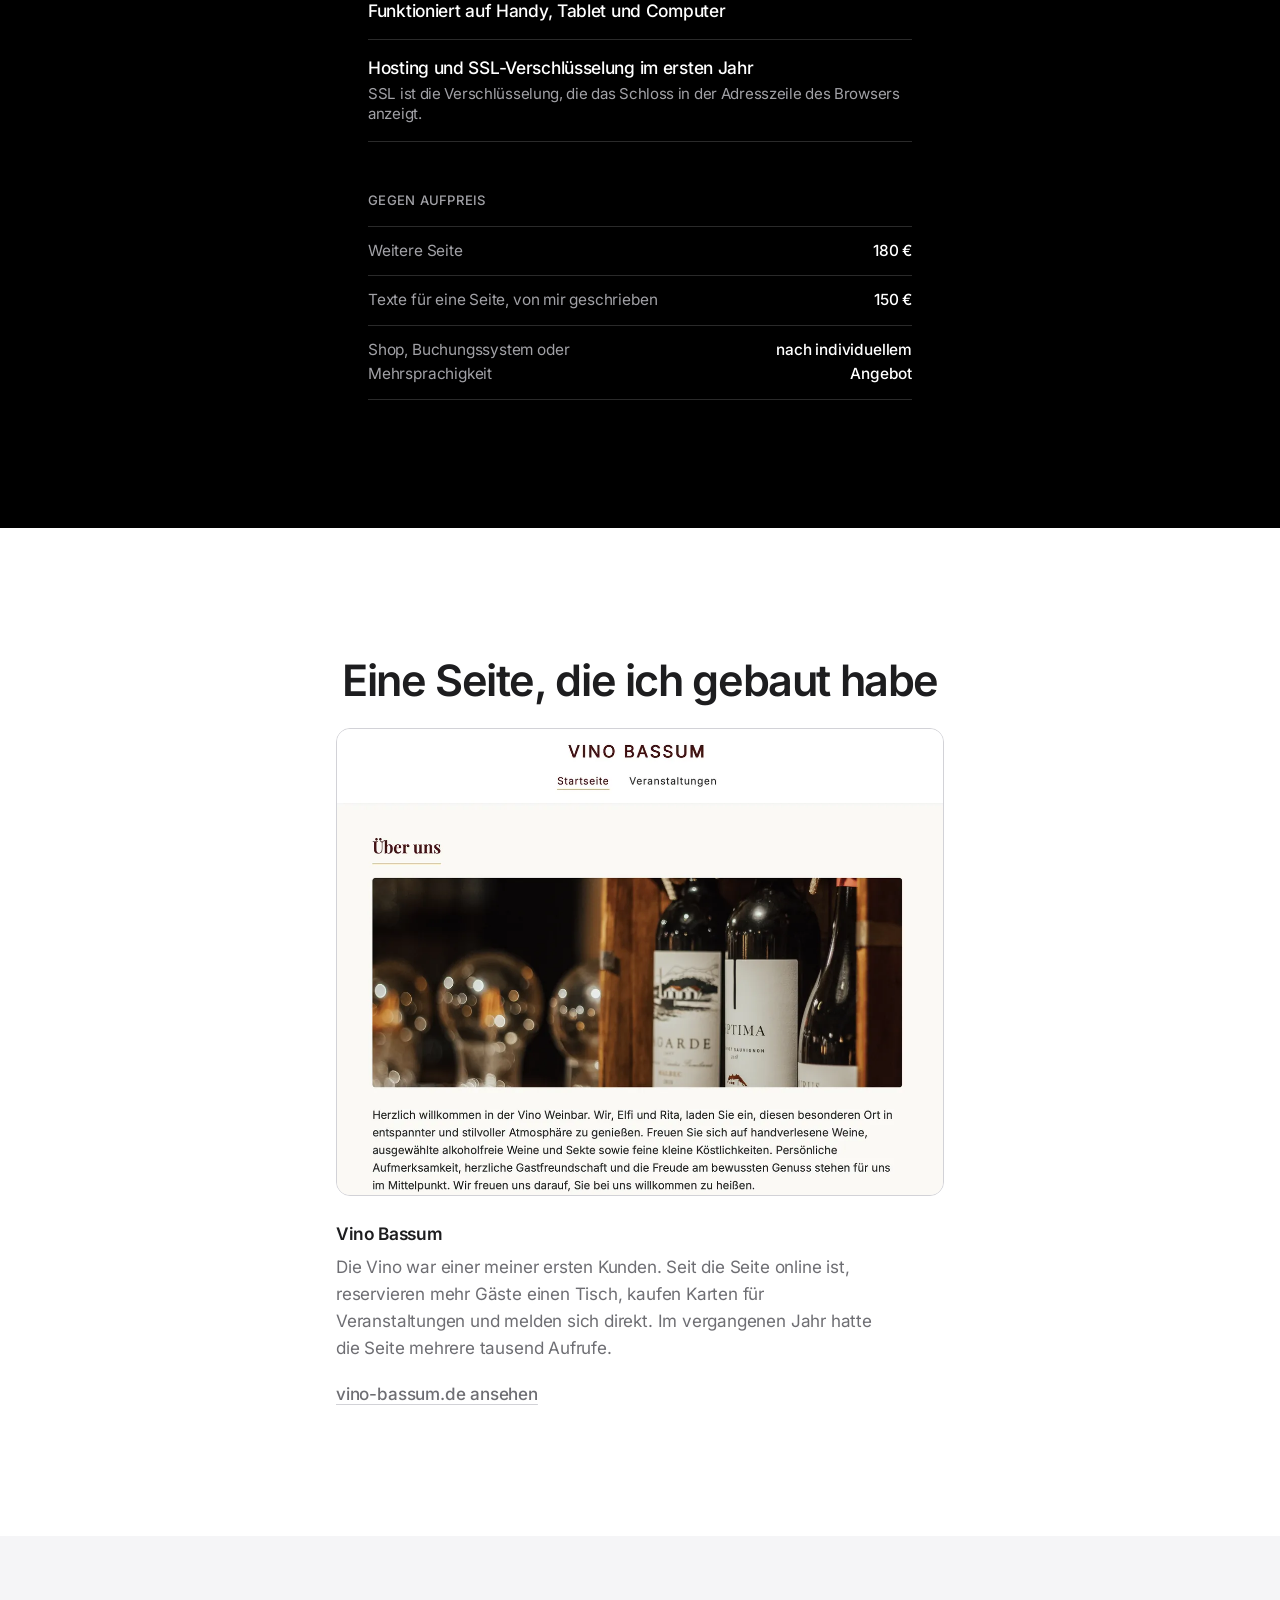
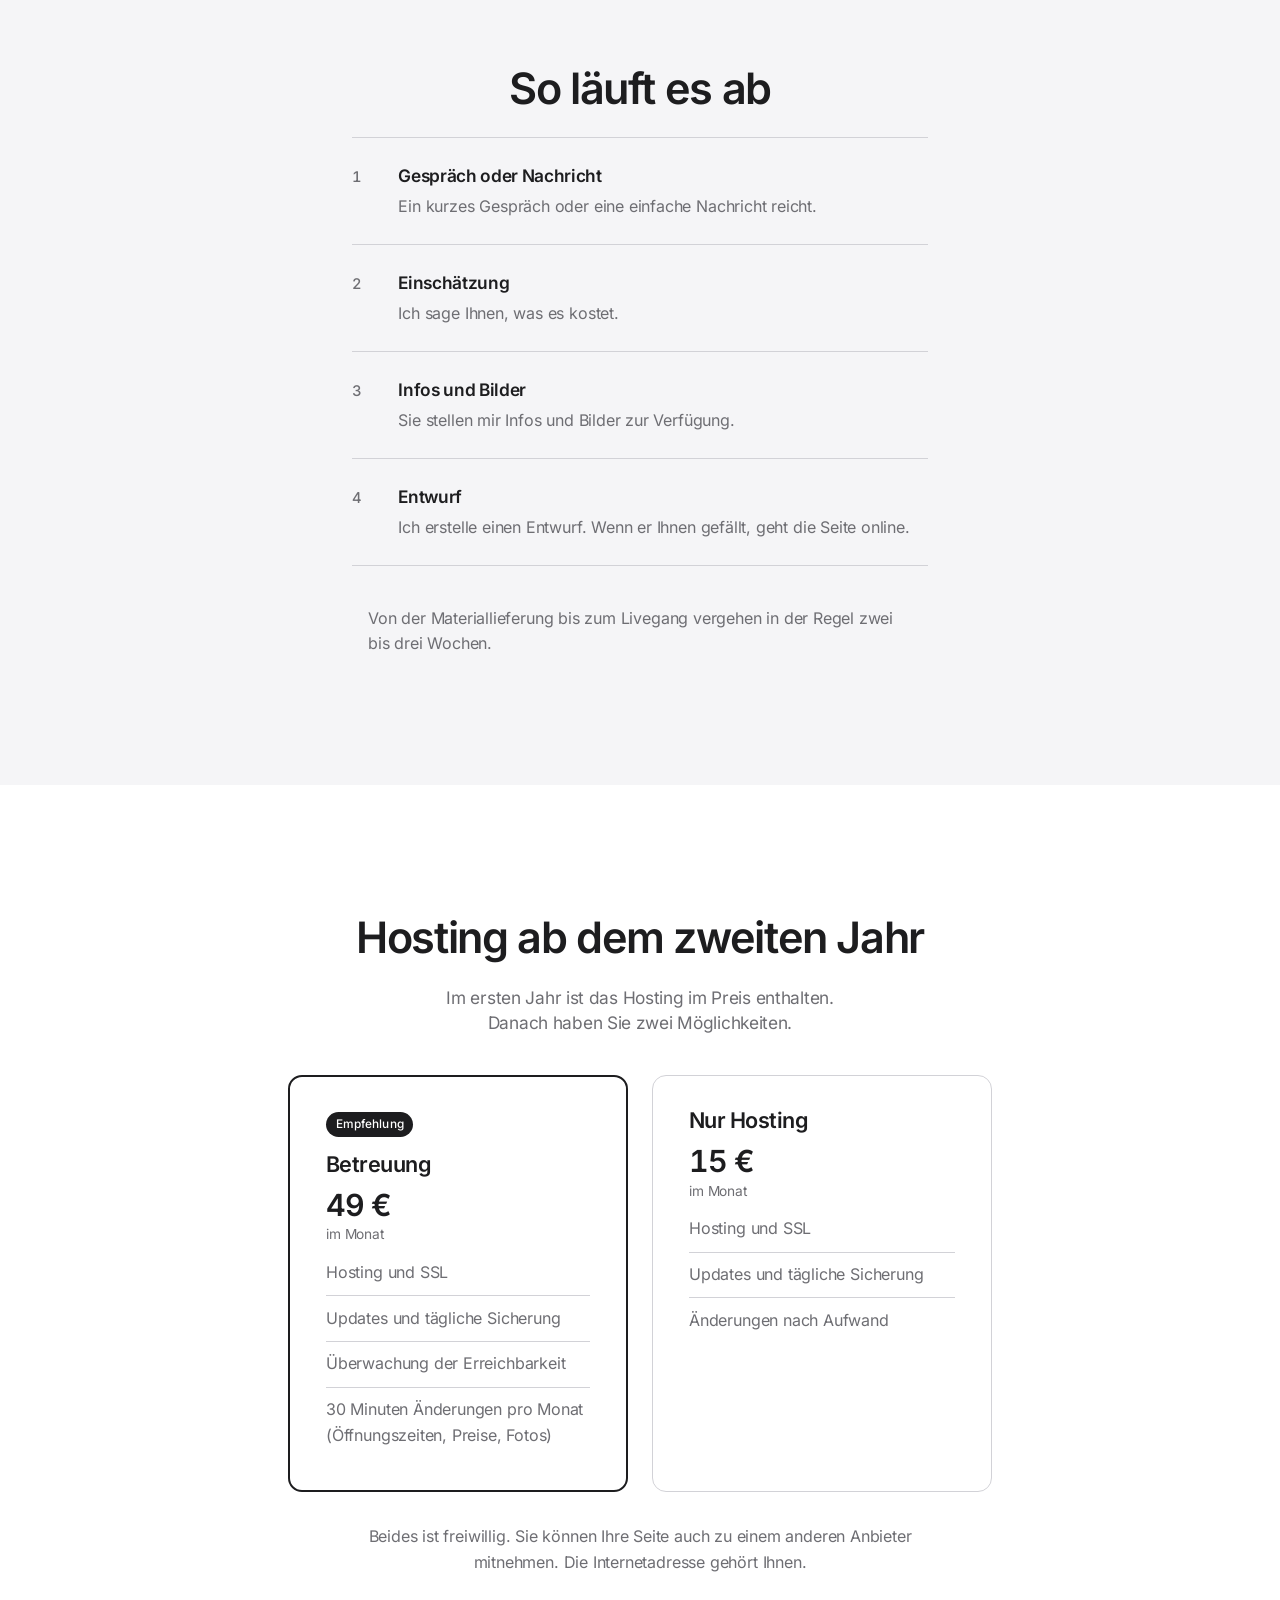
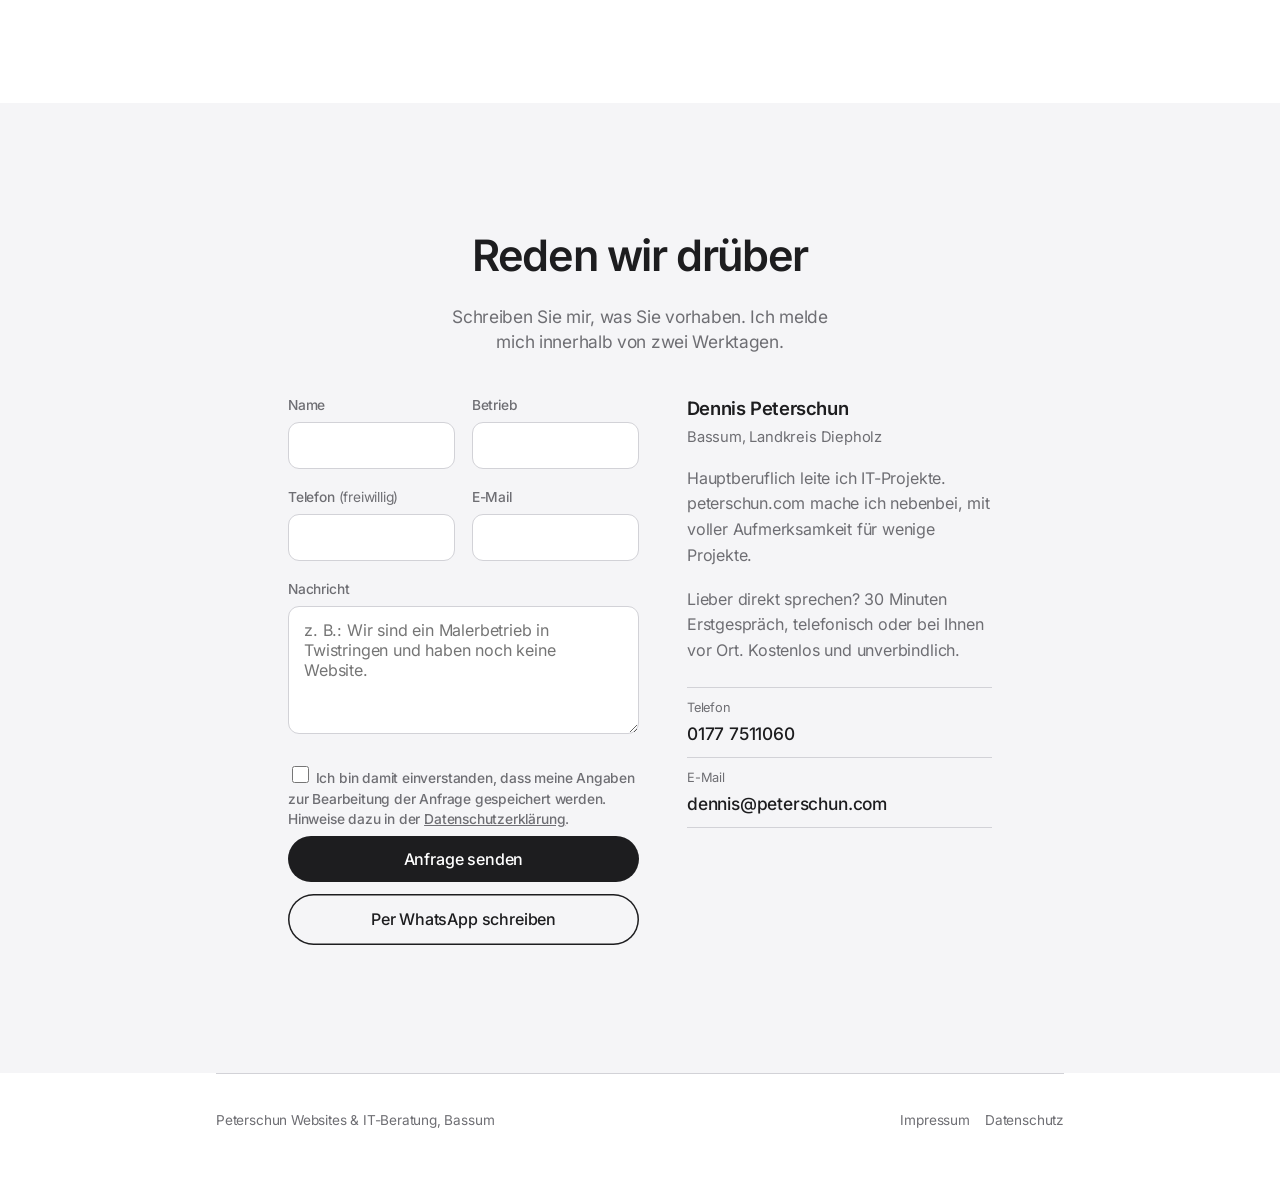
==== commit fbc6935a: "Update branding and homepage metadata Use Peterschun Websites & IT-Beratung consistently across page" ====
--- a/index.html
+++ b/index.html
@@ -3,9 +3,39 @@
 <head>
 <meta charset="utf-8">
 <meta name="viewport" content="width=device-width, initial-scale=1">
-<title>Website und Hosting zum Festpreis von Dennis Peterschun aus Bassum</title>
-<meta name="description" content="Website mit sechs Seiten zum Festpreis von 1.900 €, Hosting im ersten Jahr inklusive. Für Handwerksbetriebe und lokale Dienstleister im Landkreis Diepholz.">
+<title>Peterschun Websites &amp; IT-Beratung aus Bassum: Website und Hosting zum Festpreis</title>
+<meta name="description" content="Peterschun Websites &amp; IT-Beratung aus Bassum: Websites zum Festpreis von 1.900 €, Hosting im ersten Jahr inklusive. Für Handwerksbetriebe im Landkreis Diepholz.">
 <link rel="canonical" href="https://peterschun.com/">
+
+<!-- Vorschau beim Teilen (WhatsApp, LinkedIn, Facebook) -->
+<meta property="og:type" content="website">
+<meta property="og:locale" content="de_DE">
+<meta property="og:site_name" content="Peterschun Websites &amp; IT-Beratung">
+<meta property="og:url" content="https://peterschun.com/">
+<meta property="og:title" content="Peterschun Websites &amp; IT-Beratung aus Bassum">
+<meta property="og:description" content="Websites zum Festpreis von 1.900 €, Hosting im ersten Jahr inklusive. Für Handwerksbetriebe im Landkreis Diepholz.">
+
+<!-- Firmenangaben fuer Google. Muessen zum Impressum und zum Google-Unternehmensprofil passen. -->
+<script type="application/ld+json">
+{
+  "@context": "https://schema.org",
+  "@type": "ProfessionalService",
+  "name": "Peterschun Websites & IT-Beratung",
+  "url": "https://peterschun.com/",
+  "telephone": "+49 177 7511060",
+  "email": "dennis@peterschun.com",
+  "address": {
+    "@type": "PostalAddress",
+    "streetAddress": "Kirchstraße 1a",
+    "postalCode": "27211",
+    "addressLocality": "Bassum",
+    "addressCountry": "DE"
+  },
+  "areaServed": "Landkreis Diepholz",
+  "founder": { "@type": "Person", "name": "Dennis Peterschun" },
+  "sameAs": ["https://www.instagram.com/peterschun.web/"]
+}
+</script>
 <link rel="stylesheet" href="/assets/site.css?v=4">
 </head>
 <body>
@@ -246,7 +276,7 @@
 
 <footer class="shell">
   <div class="foot">
-    <div>Dennis Peterschun, Bassum</div>
+    <div>Peterschun Websites &amp; IT-Beratung, Bassum</div>
     <div><a href="/impressum.html">Impressum</a> &nbsp;&nbsp; <a href="/datenschutz.html">Datenschutz</a></div>
   </div>
 </footer>
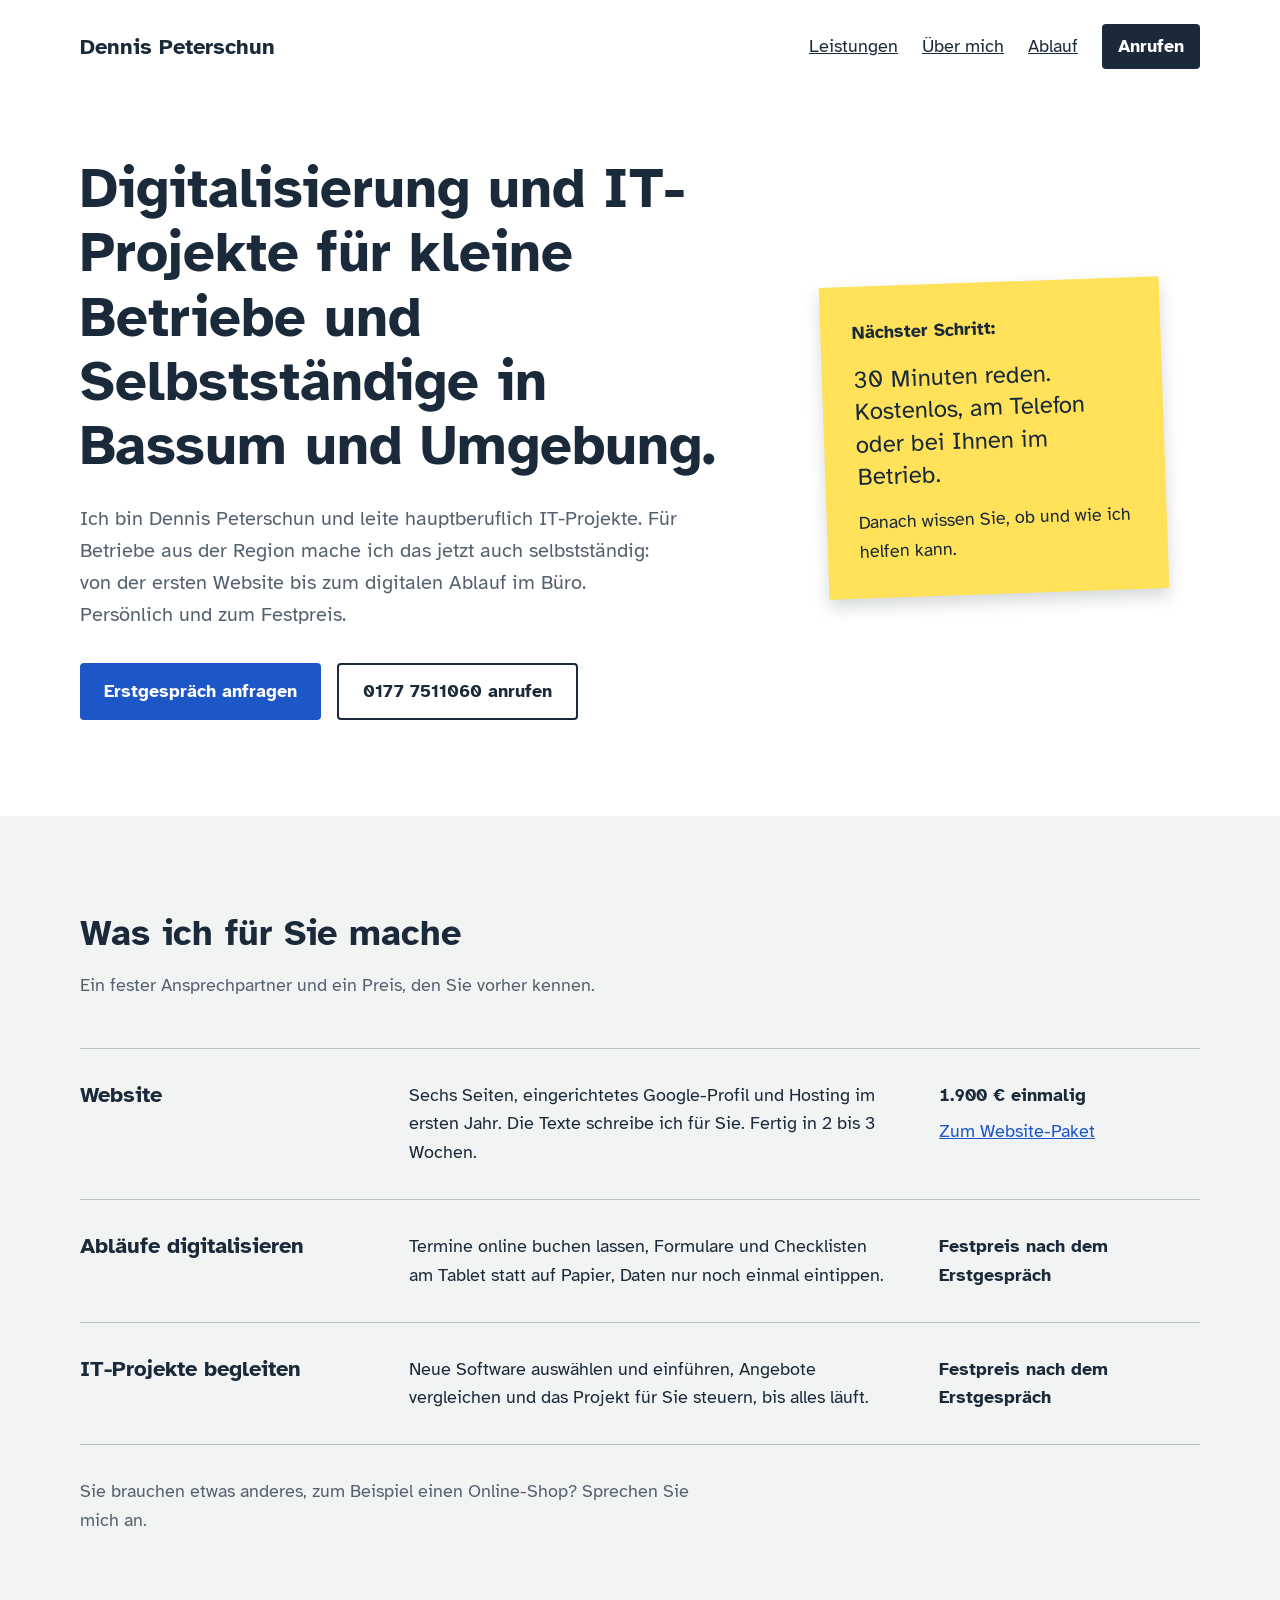
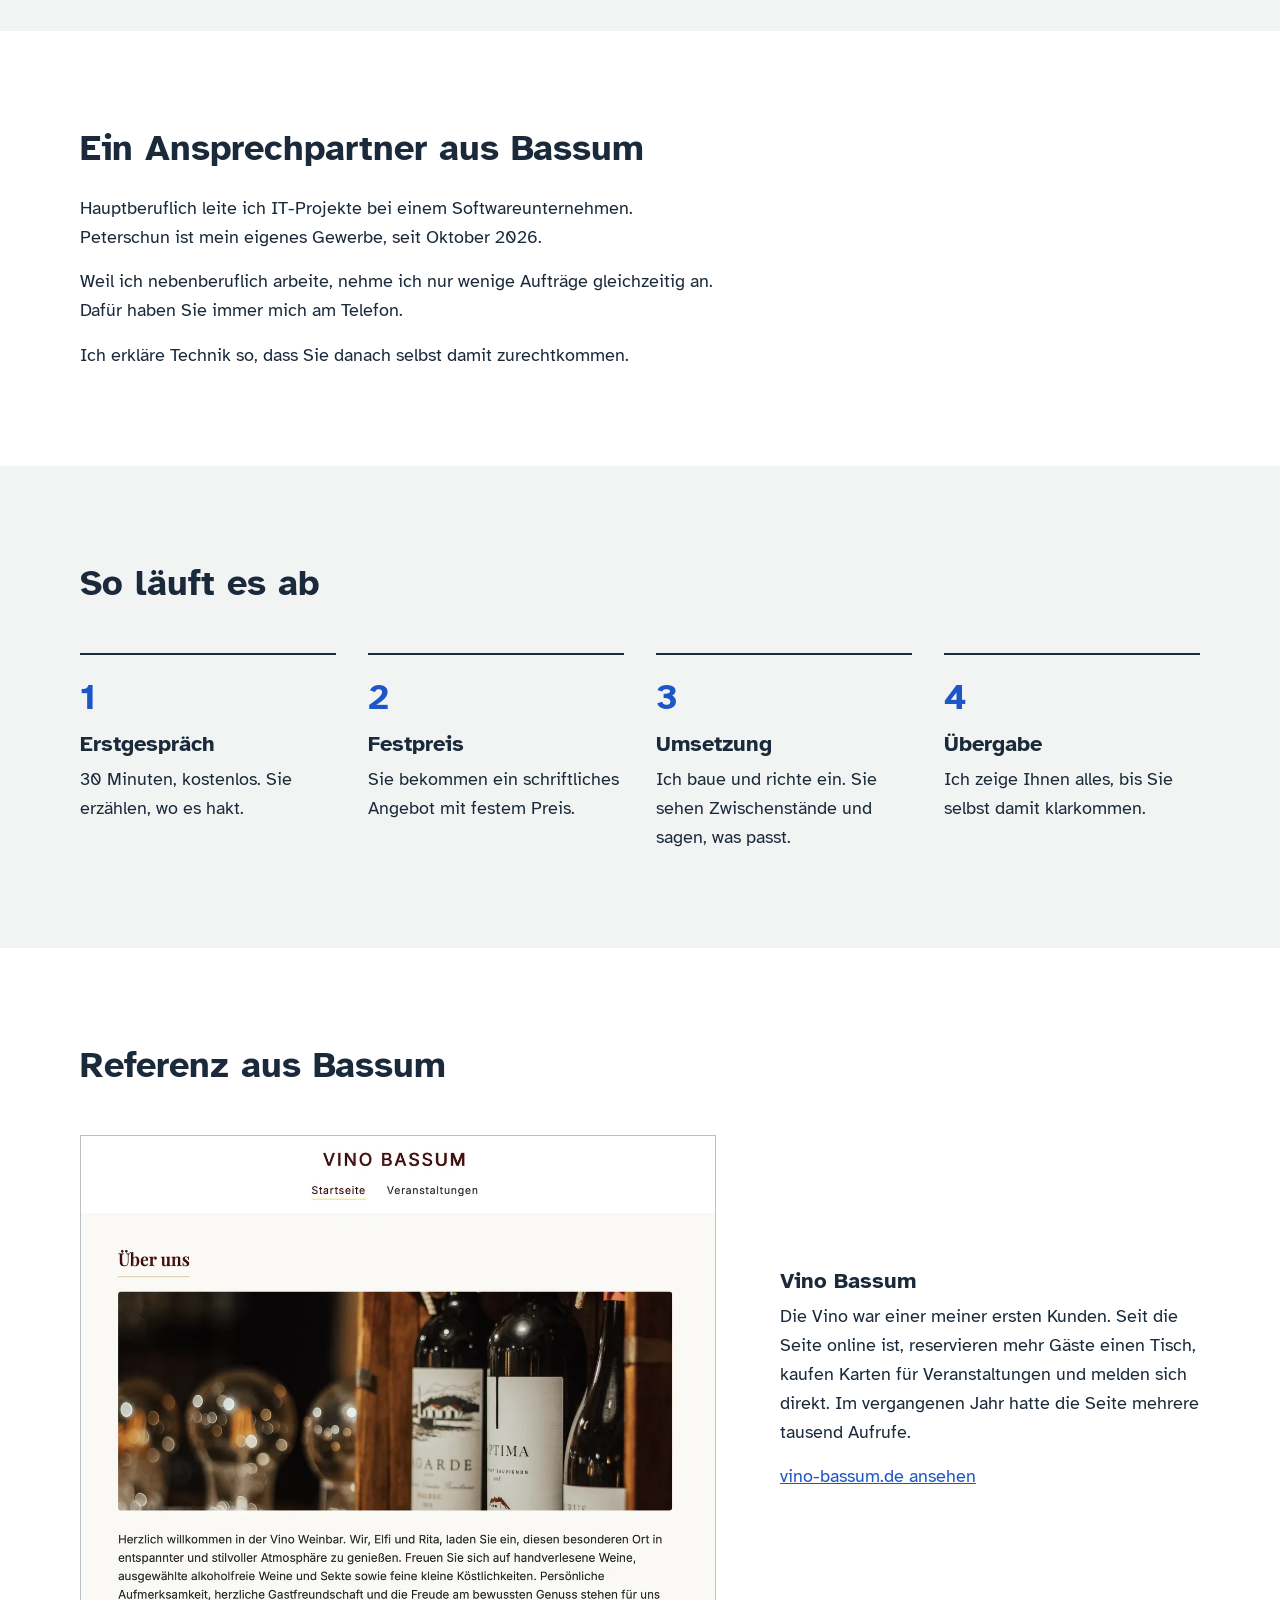
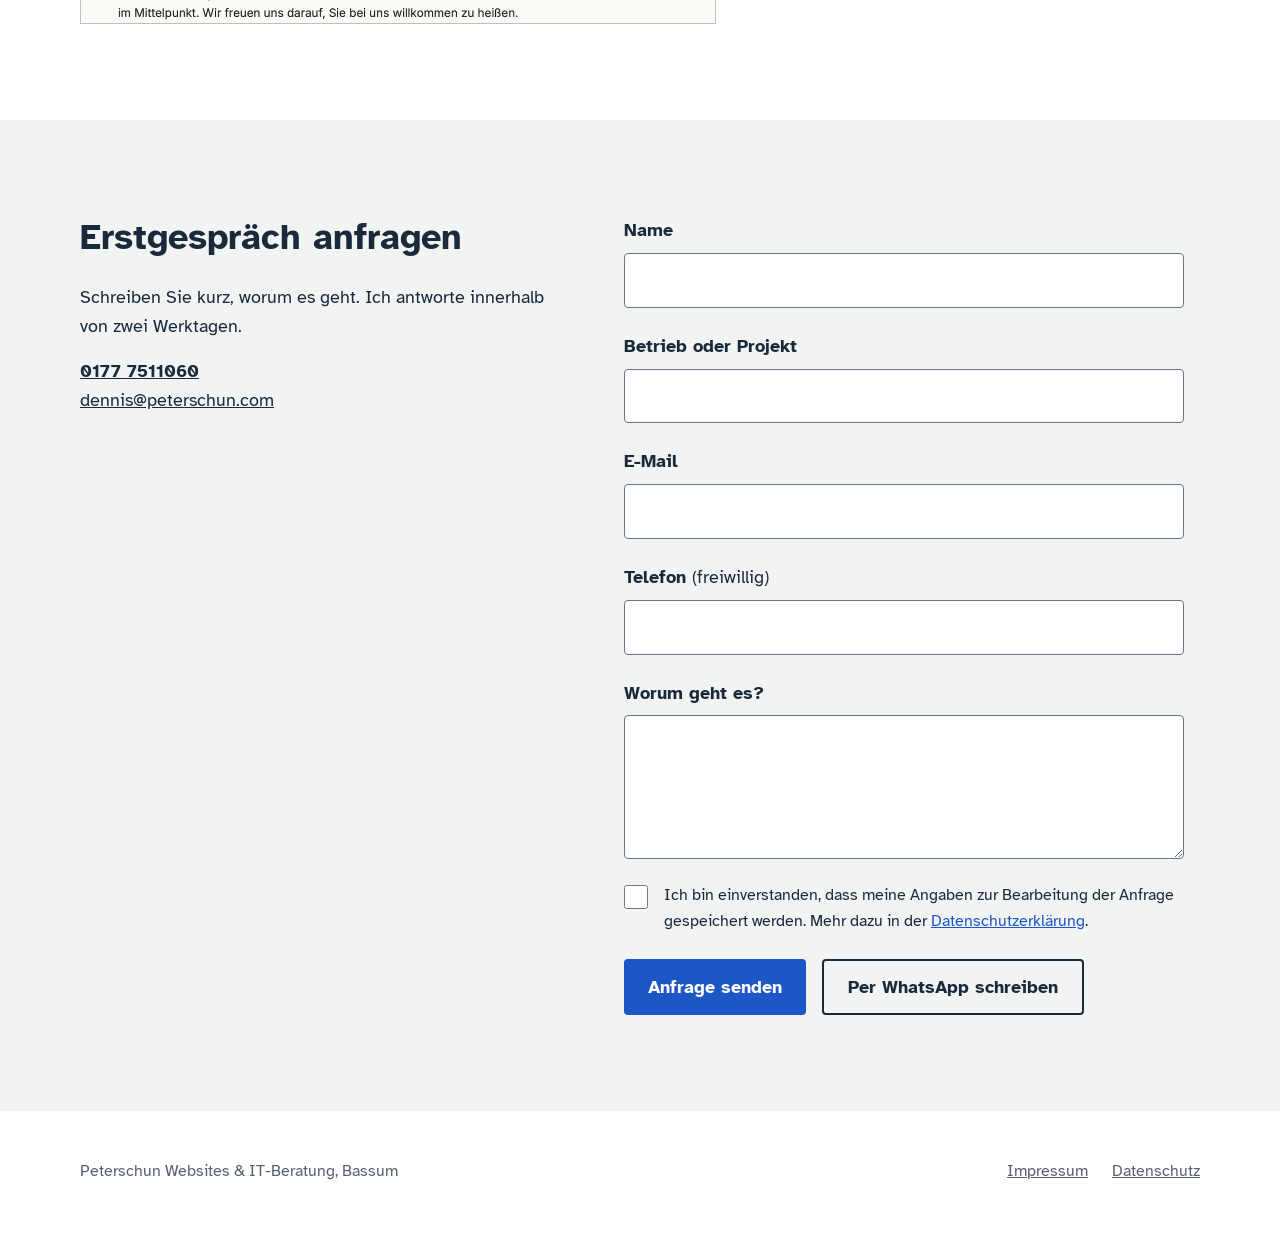
==== commit 32d3b551: "Startseite neu ausrichten, Paket-Seite aktivieren Positioniert Peterschun breiter für Digitalisierun" ====
--- a/index.html
+++ b/index.html
@@ -3,8 +3,8 @@
 <head>
 <meta charset="utf-8">
 <meta name="viewport" content="width=device-width, initial-scale=1">
-<title>Peterschun Websites &amp; IT-Beratung aus Bassum: Website und Hosting zum Festpreis</title>
-<meta name="description" content="Peterschun Websites &amp; IT-Beratung aus Bassum: Websites zum Festpreis von 1.900 €, Hosting im ersten Jahr inklusive. Für Handwerksbetriebe im Landkreis Diepholz.">
+<title>Peterschun aus Bassum: Digitalisierung, IT-Projekte und Websites</title>
+<meta name="description" content="Digitalisierung und IT-Projekte für kleine Betriebe und Selbstständige in Bassum und Umgebung. Websites zum Festpreis von 1.900 €. Persönlich und aus der Region.">
 <link rel="canonical" href="https://peterschun.com/">
 
 <!-- Vorschau beim Teilen (WhatsApp, LinkedIn, Facebook) -->
@@ -12,8 +12,8 @@
 <meta property="og:locale" content="de_DE">
 <meta property="og:site_name" content="Peterschun Websites &amp; IT-Beratung">
 <meta property="og:url" content="https://peterschun.com/">
-<meta property="og:title" content="Peterschun Websites &amp; IT-Beratung aus Bassum">
-<meta property="og:description" content="Websites zum Festpreis von 1.900 €, Hosting im ersten Jahr inklusive. Für Handwerksbetriebe im Landkreis Diepholz.">
+<meta property="og:title" content="Peterschun: Digitalisierung und IT-Projekte aus Bassum">
+<meta property="og:description" content="Für kleine Betriebe und Selbstständige aus der Region. Von der ersten Website bis zum digitalen Ablauf im Büro. Persönlich und zum Festpreis.">
 
 <!-- Firmenangaben fuer Google. Muessen zum Impressum und zum Google-Unternehmensprofil passen. -->
 <script type="application/ld+json">
@@ -36,249 +36,210 @@
   "sameAs": ["https://www.instagram.com/peterschun.web/"]
 }
 </script>
-<link rel="stylesheet" href="/assets/site.css?v=4">
+<link rel="preload" href="/fonts/atkinson-hyperlegible-latin-400-normal.woff2" as="font" type="font/woff2" crossorigin>
+<link rel="stylesheet" href="/assets/start.css?v=1">
 </head>
 <body>
 
-<div class="bar">
-  <div class="shell bar-in">
-    <a class="bar-name" href="/"><span class="bar-vorname">Dennis </span>Peterschun</a>
-    <div class="bar-rechts">
-      <nav class="bar-links" aria-label="Seitenbereiche">
-        <a href="#paket">Paket</a>
-        <a href="#hosting">Hosting</a>
-        <a href="#kontakt">Kontakt</a>
-      </nav>
-      <a class="bar-call" href="tel:+491777511060">Anrufen</a>
-    </div>
-  </div>
-</div>
+<header class="huelle kopf">
+  <a class="kopf-name" href="/">Dennis Peterschun</a>
+  <nav class="kopf-nav" aria-label="Hauptmenü">
+    <a href="#leistungen">Leistungen</a>
+    <a href="#ueber-mich">Über mich</a>
+    <a href="#ablauf">Ablauf</a>
+    <a class="knopf knopf-klein" href="tel:+491777511060">Anrufen</a>
+  </nav>
+</header>
 
 <main id="top">
 
-  <!-- ---------- Kopfbereich ---------- -->
-  <section class="shell hero">
-    <h1 class="h-display">Websites für lokale Dienstleister im Landkreis Diepholz</h1>
-    <p class="h-sub">Website und Hosting aus einer Hand, zum Festpreis. Sie wissen vorher, was drin ist und was es kostet.</p>
-    <span class="pricetag" style="margin-top:2.25rem">1.900 €<i>einmalig, inklusive Hosting im ersten Jahr</i></span>
-    <div class="form-knoepfe hero-knoepfe" style="margin-top:0">
-      <a class="btn" href="#kontakt">Erstgespräch vereinbaren</a>
-      <a class="btn btn-zweit" href="tel:+491777511060">0177 7511060</a>
-    </div>
-    <p style="margin-top:1.25rem"><a class="textlink" href="#paket">Was drin ist</a></p>
-  </section>
-
-  <!-- ---------- Paket: enthalten und gegen Aufpreis ---------- -->
-  <section class="sec sec-dark" id="paket">
-    <div class="shell">
-      <div class="col-mid"><h2 class="h-sec">Das ist enthalten</h2></div>
-
-      <span class="grouplabel">Sechs Seiten</span>
-      <ul class="pagegrid">
-        <li>Startseite</li>
-        <li>Leistungen</li>
-        <li>Über uns</li>
-        <li>Kontakt</li>
-        <li>Impressum</li>
-        <li>Datenschutz</li>
-      </ul>
-
-      <span class="grouplabel">Dazu</span>
-      <ul class="feats">
-        <li>Kontaktformular</li>
-        <li>Karte mit Ihrem Standort</li>
-        <li>Öffnungszeiten</li>
-        <li>Ihr Google-Unternehmensprofil eingerichtet<span>Damit Sie bei Google gefunden werden.</span></li>
-        <li>Funktioniert auf Handy, Tablet und Computer</li>
-        <li>Hosting und SSL-Verschlüsselung im ersten Jahr<span>SSL ist die Verschlüsselung, die das Schloss in der Adresszeile des Browsers anzeigt.</span></li>
-      </ul>
-
-      <span class="grouplabel" style="margin-top:3rem">Gegen Aufpreis</span>
-      <ul class="facts" style="margin-top:0">
-        <li><span>Weitere Seite</span><b>180 €</b></li>
-        <li><span>Texte für eine Seite, von mir geschrieben</span><b>150 €</b></li>
-        <li><span>Shop, Buchungssystem oder Mehrsprachigkeit</span><b>nach individuellem Angebot</b></li>
-      </ul>
+  <!-- ---------- Start ---------- -->
+  <section class="huelle start">
+    <div class="start-text">
+      <h1>Digitalisierung und IT-Projekte für kleine Betriebe und Selbstständige in Bassum und Umgebung.</h1>
+      <p class="start-unter">Ich bin Dennis Peterschun und leite hauptberuflich IT-Projekte. Für Betriebe aus der Region mache ich das jetzt auch selbstständig: von der ersten Website bis zum digitalen Ablauf im Büro. Persönlich und zum Festpreis.</p>
+      <div class="knopfreihe">
+        <a class="knopf" href="#kontakt">Erstgespräch anfragen</a>
+        <a class="knopf knopf-zweit" href="tel:+491777511060">0177 7511060 anrufen</a>
+      </div>
+    </div>
+    <aside class="zettel" aria-label="Nächster Schritt">
+      <p class="zettel-titel">Nächster Schritt:</p>
+      <p class="zettel-text">30 Minuten reden. Kostenlos, am Telefon oder bei Ihnen im Betrieb.</p>
+      <p>Danach wissen Sie, ob und wie ich helfen kann.</p>
+    </aside>
+  </section>
+
+  <!-- ---------- Leistungen ---------- -->
+  <section class="abschnitt grau" id="leistungen">
+    <div class="huelle">
+      <h2 class="mit-unter">Was ich für Sie mache</h2>
+      <p class="unter">Ein fester Ansprechpartner und ein Preis, den Sie vorher kennen.</p>
+
+      <div class="leistung">
+        <h3>Website</h3>
+        <p>Sechs Seiten, eingerichtetes Google-Profil und Hosting im ersten Jahr. Die Texte schreibe ich für Sie. Fertig in 2 bis 3 Wochen.</p>
+        <div class="leistung-preis">
+          <b>1.900 € einmalig</b>
+          <a href="/website-paket/">Zum Website-Paket</a>
+        </div>
+      </div>
+
+      <div class="leistung">
+        <h3>Abläufe digitalisieren</h3>
+        <p>Termine online buchen lassen, Formulare und Checklisten am Tablet statt auf Papier, Daten nur noch einmal eintippen.</p>
+        <div class="leistung-preis"><b>Festpreis nach dem Erstgespräch</b></div>
+      </div>
+
+      <div class="leistung leistung-letzte">
+        <h3>IT-Projekte begleiten</h3>
+        <p>Neue Software auswählen und einführen, Angebote vergleichen und das Projekt für Sie steuern, bis alles läuft.</p>
+        <div class="leistung-preis"><b>Festpreis nach dem Erstgespräch</b></div>
+      </div>
+
+      <p class="hinweis">Sie brauchen etwas anderes, zum Beispiel einen Online-Shop? Sprechen Sie mich an.</p>
+    </div>
+  </section>
+
+  <!-- ---------- Über mich ---------- -->
+  <section class="huelle abschnitt" id="ueber-mich">
+    <div class="ich">
+      <!--
+        FOTO: Sobald es ein Porträt gibt, als /assets/dennis.webp ablegen
+        (hochkant, etwa 640 x 853 px) und diesen Block einkommentieren:
+        <figure class="ich-foto"><img src="/assets/dennis.webp" alt="Dennis Peterschun" width="640" height="853" loading="lazy" decoding="async"></figure>
+      -->
+      <div class="ich-text">
+        <h2>Ein Ansprechpartner aus Bassum</h2>
+        <p>Hauptberuflich leite ich IT-Projekte bei einem Softwareunternehmen. Peterschun ist mein eigenes Gewerbe, seit Oktober 2026.</p>
+        <p>Weil ich nebenberuflich arbeite, nehme ich nur wenige Aufträge gleichzeitig an. Dafür haben Sie immer mich am Telefon.</p>
+        <p>Ich erkläre Technik so, dass Sie danach selbst damit zurechtkommen.</p>
+      </div>
+    </div>
+  </section>
+
+  <!-- ---------- Ablauf ---------- -->
+  <section class="abschnitt grau" id="ablauf">
+    <div class="huelle">
+      <h2>So läuft es ab</h2>
+      <ol class="schritte">
+        <li>
+          <span class="schritt-nr">1</span>
+          <h3>Erstgespräch</h3>
+          <p>30 Minuten, kostenlos. Sie erzählen, wo es hakt.</p>
+        </li>
+        <li>
+          <span class="schritt-nr">2</span>
+          <h3>Festpreis</h3>
+          <p>Sie bekommen ein schriftliches Angebot mit festem Preis.</p>
+        </li>
+        <li>
+          <span class="schritt-nr">3</span>
+          <h3>Umsetzung</h3>
+          <p>Ich baue und richte ein. Sie sehen Zwischenstände und sagen, was passt.</p>
+        </li>
+        <li>
+          <span class="schritt-nr">4</span>
+          <h3>Übergabe</h3>
+          <p>Ich zeige Ihnen alles, bis Sie selbst damit klarkommen.</p>
+        </li>
+      </ol>
     </div>
   </section>
 
   <!-- ---------- Referenz ---------- -->
-  <section class="sec">
-    <div class="shell">
-      <div class="col-mid"><h2 class="h-sec">Eine Seite, die ich gebaut habe</h2></div>
-
-      <div class="ref">
-        <figure class="ref-shot">
-          <a href="https://www.vino-bassum.de" target="_blank" rel="noopener">
-            <img src="/assets/vino-bassum.webp" alt="Startseite der Website vino-bassum.de" width="1200" height="922" loading="lazy" decoding="async">
-          </a>
-        </figure>
-
-        <div class="ref-text">
-          <span class="ref-name">Vino Bassum</span>
-          <p>Die Vino war einer meiner ersten Kunden. Seit die Seite online ist, reservieren mehr Gäste einen Tisch, kaufen Karten für Veranstaltungen und melden sich direkt. Im vergangenen Jahr hatte die Seite mehrere tausend Aufrufe.</p>
-          <p><a class="textlink" href="https://www.vino-bassum.de" target="_blank" rel="noopener">vino-bassum.de ansehen</a></p>
-        </div>
-      </div>
-    </div>
-  </section>
-
-  <!-- ---------- Ablauf ---------- -->
-  <section class="sec sec-grey" id="ablauf">
-    <div class="shell">
-      <div class="col-mid"><h2 class="h-sec">So läuft es ab</h2></div>
-      <ol class="steps">
-        <li><b>Gespräch oder Nachricht</b><span>Ein kurzes Gespräch oder eine einfache Nachricht reicht.</span></li>
-        <li><b>Einschätzung</b><span>Ich sage Ihnen, was es kostet.</span></li>
-        <li><b>Infos und Bilder</b><span>Sie stellen mir Infos und Bilder zur Verfügung.</span></li>
-        <li><b>Entwurf</b><span>Ich erstelle einen Entwurf. Wenn er Ihnen gefällt, geht die Seite online.</span></li>
-      </ol>
-      <p class="note">Von der Materiallieferung bis zum Livegang vergehen in der Regel zwei bis drei Wochen.</p>
-    </div>
-  </section>
-
-  <!-- ---------- Hosting ab dem zweiten Jahr ---------- -->
-  <section class="sec" id="hosting">
-    <div class="shell">
-      <div class="col-mid">
-        <h2 class="h-sec">Hosting ab dem zweiten Jahr</h2>
-        <p class="h-sub" style="font-size:1.08rem;max-width:36ch;margin:0 auto 2.5rem">Im ersten Jahr ist das Hosting im Preis enthalten. Danach haben Sie zwei Möglichkeiten.</p>
-      </div>
-
-      <div class="cards">
-        <div class="card card-hl">
-          <span class="card-tag">Empfehlung</span>
-          <h2>Betreuung</h2>
-          <span class="card-figure">49 €<i>im Monat</i></span>
-          <ul class="card-list">
-            <li>Hosting und SSL</li>
-            <li>Updates und tägliche Sicherung</li>
-            <li>Überwachung der Erreichbarkeit</li>
-            <li>30 Minuten Änderungen pro Monat (Öffnungszeiten, Preise, Fotos)</li>
-          </ul>
-        </div>
-
-        <div class="card">
-          <h2>Nur Hosting</h2>
-          <span class="card-figure">15 €<i>im Monat</i></span>
-          <ul class="card-list">
-            <li>Hosting und SSL</li>
-            <li>Updates und tägliche Sicherung</li>
-            <li>Änderungen nach Aufwand</li>
-          </ul>
-        </div>
-      </div>
-
-      <p class="note note-mid">Beides ist freiwillig. Sie können Ihre Seite auch zu einem anderen Anbieter mitnehmen. Die Internetadresse gehört Ihnen.</p>
+  <!-- Sobald weitere Referenzen online sind (Igor, Bytefeld): eigene Reihe mit mehreren Projekten. -->
+  <section class="huelle abschnitt" id="referenz">
+    <h2>Referenz aus Bassum</h2>
+    <div class="referenz">
+      <figure class="referenz-bild">
+        <a href="https://www.vino-bassum.de" target="_blank" rel="noopener">
+          <img src="/assets/vino-bassum.webp" alt="Startseite der Website vino-bassum.de" width="1200" height="922" loading="lazy" decoding="async">
+        </a>
+      </figure>
+      <div class="referenz-text">
+        <h3>Vino Bassum</h3>
+        <p>Die Vino war einer meiner ersten Kunden. Seit die Seite online ist, reservieren mehr Gäste einen Tisch, kaufen Karten für Veranstaltungen und melden sich direkt. Im vergangenen Jahr hatte die Seite mehrere tausend Aufrufe.</p>
+        <p><a href="https://www.vino-bassum.de" target="_blank" rel="noopener">vino-bassum.de ansehen</a></p>
+      </div>
     </div>
   </section>
 
   <!-- ---------- Kontakt ---------- -->
-  <section class="sec sec-grey" id="kontakt">
-    <div class="shell">
-      <div class="col-mid">
-        <h2 class="h-sec">Reden wir drüber</h2>
-        <p class="h-sub" style="font-size:1.08rem;max-width:38ch;margin:0 auto 2.5rem">Schreiben Sie mir, was Sie vorhaben. Ich melde mich innerhalb von zwei Werktagen.</p>
-      </div>
-
-      <div class="contact-split">
-        <!--
-          ============================================================
-          FORMULAR -> BREVO
-          /assets/formular.js sendet per fetch an die action-URL und
-          liest Brevos Antwort aus (JSON, CORS erlaubt). Nur bei
-          success=true geht es weiter auf /danke/. Sonst erscheint
-          der rote Kasten. Kein fremdes JavaScript.
-
-          BETRIEBS_ID ist in Brevo ein PFLICHTFELD. Ist es leer,
-          verwirft Brevo die komplette Anfrage und meldet
-          {"success":false,"errors":{"BETRIEBS_ID":"..."}}.
-          Deshalb steht unten der Vorgabewert "ohne-code".
-
-          HERKUNFT: Attribut (Typ Text) in Brevo anlegen, sonst wird
-          der Wert stillschweigend verworfen. Der Rest kommt trotzdem an.
-          ============================================================
-        -->
-        <form class="form" id="paketform" method="POST"
-              action="https://5ef05d4b.sibforms.com/serve/[base64]" data-formular novalidate>
-          <div class="field-2">
-            <div class="field">
-              <label for="w-name">Name</label>
-              <input type="text" id="w-name" name="NACHNAME" autocomplete="name" maxlength="200" required>
-            </div>
-            <div class="field">
-              <label for="w-firma">Betrieb</label>
-              <input type="text" id="w-firma" name="BETRIEB" autocomplete="organization" maxlength="200" required>
-            </div>
-          </div>
-          <div class="field-2">
-            <div class="field">
-              <label for="w-tel">Telefon <span style="font-weight:400">(freiwillig)</span></label>
-              <input type="tel" id="w-tel" name="TELEFON" autocomplete="tel">
-            </div>
-            <div class="field">
-              <label for="w-mail">E-Mail</label>
-              <input type="email" id="w-mail" name="EMAIL" autocomplete="email" required>
-            </div>
-          </div>
-          <div class="field">
-            <label for="w-text">Nachricht</label>
-            <textarea id="w-text" name="ANLIEGEN" maxlength="1000" required placeholder="z. B.: Wir sind ein Malerbetrieb in Twistringen und haben noch keine Website."></textarea>
-          </div>
-
-          <label class="consent" for="w-ok">
-            <input type="checkbox" id="w-ok" name="OPT_IN" value="1" required>
-            <span>Ich bin damit einverstanden, dass meine Angaben zur Bearbeitung der Anfrage gespeichert werden. Hinweise dazu in der <a href="/datenschutz.html">Datenschutzerklärung</a>.</span>
-          </label>
-
-          <p class="form-error" id="paketerror" role="alert">Bitte füllen Sie die markierten Felder aus.</p>
-
-          <div class="form-knoepfe">
-            <button type="submit" class="btn">Anfrage senden</button>
-            <a class="btn btn-zweit" data-wa href="https://wa.me/491777511060?text=Hallo%2C%20ich%20interessiere%20mich%20f%C3%BCr%20eine%20Website."
-                         target="_blank" rel="noopener">Per WhatsApp schreiben</a>
-          </div>
-
-          <div class="form-fail" role="alert">
-            <b>Das Senden hat nicht funktioniert.</b>
-            <p>Bitte rufen Sie mich an: <a href="tel:+491777511060">0177 7511060</a>.
-              Oder schreiben Sie an
-              <a href="mailto:dennis@peterschun.com">dennis@peterschun.com</a>.</p>
-          </div>
-
-          <!-- Spamfalle von Brevo: muss leer bleiben, nicht entfernen. -->
-          <input type="text" name="email_address_check" value="" tabindex="-1" aria-hidden="true"
-                 style="position:absolute;left:-9999px;width:1px;height:1px;opacity:0">
-          <input type="hidden" name="locale" value="de">
-          <!-- Pflichtfeld in Brevo. Leer = Anfrage wird verworfen.
-               Liegt ein Brief-Code vor, ueberschreibt kampagne.js den Wert. -->
-          <input type="hidden" name="BETRIEBS_ID" value="ohne-code">
-          <input type="hidden" name="HERKUNFT" value="Startseite">
-        </form>
-
-
-        <div class="direct">
-          <span class="me-name">Dennis Peterschun</span>
-          <span class="me-place">Bassum, Landkreis Diepholz</span>
-          <p>Hauptberuflich leite ich IT-Projekte. peterschun.com mache ich nebenbei, mit voller Aufmerksamkeit für wenige Projekte.</p>
-          <p>Lieber direkt sprechen? 30 Minuten Erstgespräch, telefonisch oder bei Ihnen vor Ort. Kostenlos und unverbindlich.</p>
-          <ul class="me-contact">
-            <li><span>Telefon</span><a href="tel:+491777511060">0177 7511060</a></li>
-            <li><span>E-Mail</span><a href="mailto:dennis@peterschun.com">dennis@peterschun.com</a></li>
-          </ul>
-        </div>
-      </div>
-
+  <section class="abschnitt grau" id="kontakt">
+    <div class="huelle kontakt">
+      <div class="kontakt-text">
+        <h2>Erstgespräch anfragen</h2>
+        <p>Schreiben Sie kurz, worum es geht. Ich antworte innerhalb von zwei Werktagen.</p>
+        <p><a class="kontakt-tel" href="tel:+491777511060">0177 7511060</a><br>
+           <a href="mailto:dennis@peterschun.com">dennis@peterschun.com</a></p>
+      </div>
+
+      <!--
+        ============================================================
+        FORMULAR -> BREVO (gleiches Formular wie bisher)
+        /assets/formular.js sendet per fetch und wertet Brevos Antwort aus.
+        Nur bei success=true geht es weiter auf /danke/.
+        BETRIEBS_ID ist in Brevo ein PFLICHTFELD, daher "ohne-code".
+        Liegt ein Brief-Code vor, ueberschreibt kampagne.js den Wert.
+        ============================================================
+      -->
+      <form class="formular" id="startform" method="POST" action="https://5ef05d4b.sibforms.com/serve/[base64]" data-formular novalidate>
+        <div class="feld">
+          <label for="s-name">Name</label>
+          <input type="text" id="s-name" name="NACHNAME" autocomplete="name" maxlength="200" required>
+        </div>
+        <div class="feld">
+          <label for="s-firma">Betrieb oder Projekt</label>
+          <input type="text" id="s-firma" name="BETRIEB" autocomplete="organization" maxlength="200" required>
+        </div>
+        <div class="feld">
+          <label for="s-mail">E-Mail</label>
+          <input type="email" id="s-mail" name="EMAIL" autocomplete="email" required>
+        </div>
+        <div class="feld">
+          <label for="s-tel">Telefon <span class="frei">(freiwillig)</span></label>
+          <input type="tel" id="s-tel" name="TELEFON" autocomplete="tel">
+        </div>
+        <div class="feld">
+          <label for="s-text">Worum geht es?</label>
+          <textarea id="s-text" name="ANLIEGEN" maxlength="1000" required></textarea>
+        </div>
+
+        <label class="einwilligung" for="s-ok">
+          <input type="checkbox" id="s-ok" name="OPT_IN" value="1" required>
+          <span>Ich bin einverstanden, dass meine Angaben zur Bearbeitung der Anfrage gespeichert werden. Mehr dazu in der <a href="/datenschutz.html">Datenschutzerklärung</a>.</span>
+        </label>
+
+        <p class="form-error" role="alert">Bitte füllen Sie die rot markierten Felder aus.</p>
+
+        <div class="knopfreihe">
+          <button type="submit" class="knopf">Anfrage senden</button>
+          <a class="knopf knopf-zweit" data-wa href="https://wa.me/491777511060?text=Hallo%2C%20ich%20habe%20eine%20Anfrage%20an%20Peterschun." target="_blank" rel="noopener">Per WhatsApp schreiben</a>
+        </div>
+
+        <div class="form-fail" role="alert">
+          <b>Das Senden hat nicht funktioniert.</b>
+          <p>Bitte rufen Sie mich an: <a href="tel:+491777511060">0177 7511060</a>. Oder schreiben Sie an <a href="mailto:dennis@peterschun.com">dennis@peterschun.com</a>.</p>
+        </div>
+
+        <!-- Spamfalle von Brevo: muss leer bleiben, nicht entfernen. -->
+        <input type="text" name="email_address_check" value="" tabindex="-1" aria-hidden="true" class="spamfalle">
+        <input type="hidden" name="locale" value="de">
+        <input type="hidden" name="BETRIEBS_ID" value="ohne-code">
+        <input type="hidden" name="HERKUNFT" value="Startseite">
+      </form>
     </div>
   </section>
 
 </main>
 
-<footer class="shell">
-  <div class="foot">
-    <div>Peterschun Websites &amp; IT-Beratung, Bassum</div>
-    <div><a href="/impressum.html">Impressum</a> &nbsp;&nbsp; <a href="/datenschutz.html">Datenschutz</a></div>
-  </div>
+<footer class="huelle fuss">
+  <span>Peterschun Websites &amp; IT-Beratung, Bassum</span>
+  <span class="fuss-links">
+    <a href="/impressum.html">Impressum</a>
+    <a href="/datenschutz.html">Datenschutz</a>
+  </span>
 </footer>
 
 <script src="/assets/kampagne.js?v=4"></script>
--- a/assets/start.css
+++ b/assets/start.css
@@ -0,0 +1,163 @@
+/* ============================================================
+   start.css: Startseite peterschun.com
+   Variante A „Nächster Schritt“, gewählt am 07.11.2026
+   Schrift: Atkinson Hyperlegible (lokal, /fonts/, SIL OFL)
+   Die anderen Seiten nutzen weiter site.css.
+   ============================================================ */
+
+@font-face{
+  font-family:"Atkinson Hyperlegible";
+  font-style:normal;font-weight:400;font-display:swap;
+  src:url(/fonts/atkinson-hyperlegible-latin-400-normal.woff2) format("woff2");
+}
+@font-face{
+  font-family:"Atkinson Hyperlegible";
+  font-style:normal;font-weight:700;font-display:swap;
+  src:url(/fonts/atkinson-hyperlegible-latin-700-normal.woff2) format("woff2");
+}
+
+:root{
+  --edding:#1B2A3A;      /* Text */
+  --kabel:#556170;       /* Nebentext */
+  --whiteboard:#F2F4F3;  /* Flächen */
+  --haftzettel:#FFE15A;  /* das eine Merkmal */
+  --plan:#1D56C6;        /* Knöpfe, Links */
+  --plan-dunkel:#163F94;
+  --papier:#FFFFFF;
+  --linie:#B9C1C4;
+  --feld:#6B7684;
+  --fehler:#B3261E;
+}
+
+*{box-sizing:border-box}
+html{-webkit-text-size-adjust:100%}
+body{
+  margin:0;
+  background:var(--papier);
+  color:var(--edding);
+  font-family:"Atkinson Hyperlegible",system-ui,sans-serif;
+  font-size:18px;
+  line-height:1.6;
+}
+/* Silbentrennung nur am Handy, damit lange Woerter nicht ueberlaufen.
+   Am Rechner bleibt der Text ungetrennt (auch der Name Peterschun). */
+p,li{hyphens:manual}
+@media (max-width:600px){p,li{hyphens:auto}}
+h1,h2,h3{margin:0;line-height:1.2}
+img{max-width:100%;height:auto;display:block}
+a{color:var(--plan)}
+a:hover{color:var(--plan-dunkel)}
+:focus-visible{outline:3px solid var(--plan);outline-offset:2px}
+
+.huelle{max-width:1168px;margin:0 auto;padding-left:24px;padding-right:24px}
+
+/* ---------- Kopf ---------- */
+.kopf{display:flex;flex-wrap:wrap;align-items:center;justify-content:space-between;gap:16px 32px;padding-top:24px;padding-bottom:24px}
+.kopf-name{color:var(--edding);text-decoration:none;font-weight:700;font-size:22px}
+.kopf-nav{display:flex;flex-wrap:wrap;align-items:center;gap:8px 24px}
+.kopf-nav a{color:var(--edding)}
+
+/* ---------- Knöpfe ---------- */
+.knopf{
+  display:inline-flex;align-items:center;min-height:48px;padding:12px 24px;
+  border:0;border-radius:4px;background:var(--plan);color:#FFFFFF;
+  font:inherit;font-weight:700;text-decoration:none;cursor:pointer;
+}
+.knopf:hover{background:var(--plan-dunkel);color:#FFFFFF}
+.knopf:disabled{opacity:.7;cursor:wait}
+.kopf-nav .knopf-klein{min-height:44px;padding:8px 16px;background:var(--edding);color:#FFFFFF}
+.kopf-nav .knopf-klein:hover{background:#0F1B28;color:#FFFFFF}
+.knopf-zweit{background:transparent;color:var(--edding);border:2px solid var(--edding)}
+.knopf-zweit:hover{background:var(--whiteboard);color:var(--edding)}
+.knopfreihe{display:flex;flex-wrap:wrap;gap:16px}
+
+/* ---------- Start ---------- */
+.start{display:flex;flex-wrap:wrap;align-items:center;gap:64px;padding-top:64px;padding-bottom:96px}
+.start-text{flex:1 1 520px;max-width:680px}
+.start h1{font-size:clamp(34px,3.2vw + 20px,56px);line-height:1.15;margin-bottom:24px}
+.start-unter{font-size:20px;color:var(--kabel);max-width:600px;margin:0 0 32px}
+
+/* Das Merkmal: der Haftzettel. Liegt über der Seite, deshalb der Schatten. */
+.zettel{flex:0 1 340px;background:var(--haftzettel);color:var(--edding);padding:32px;transform:rotate(-2deg);box-shadow:0 8px 16px rgba(27,42,58,.18)}
+.zettel p{margin:0 0 16px;hyphens:manual}
+.zettel p:last-child{margin:0}
+.zettel-titel{font-weight:700}
+.zettel-text{font-size:24px;line-height:1.35}
+
+/* ---------- Abschnitte ---------- */
+.abschnitt{padding-top:96px;padding-bottom:96px}
+.grau{background:var(--whiteboard)}
+.abschnitt h2{font-size:clamp(28px,1.2vw + 22px,36px);margin-bottom:48px}
+.abschnitt h2.mit-unter{margin-bottom:16px}
+.unter{color:var(--kabel);max-width:640px;margin:0 0 48px}
+.hinweis{color:var(--kabel);max-width:640px;margin:32px 0 0}
+
+/* ---------- Leistungen ---------- */
+.leistung{display:flex;flex-wrap:wrap;gap:16px 48px;padding:32px 0;border-top:1px solid var(--linie)}
+.leistung-letzte{border-bottom:1px solid var(--linie)}
+.leistung h3{flex:1 1 220px;font-size:22px;line-height:1.3}
+.leistung p{flex:2 1 360px;margin:0;max-width:560px}
+.leistung-preis{flex:1 1 200px;display:flex;flex-direction:column;gap:8px}
+.leistung-preis b{font-variant-numeric:tabular-nums}
+
+/* ---------- Über mich ---------- */
+.ich{display:flex;flex-wrap:wrap;align-items:flex-start;gap:48px 64px}
+.ich-foto{flex:0 1 320px;margin:0}
+.ich-text{flex:1 1 420px;max-width:640px}
+.ich-text h2{margin-bottom:24px}
+.ich-text p{margin:0 0 16px}
+.ich-text p:last-child{margin:0}
+
+/* ---------- Ablauf ---------- */
+.schritte{list-style:none;margin:0;padding:0;display:flex;flex-wrap:wrap;gap:48px 32px}
+.schritte li{flex:1 1 220px;border-top:2px solid var(--edding);padding-top:24px}
+.schritt-nr{display:block;font-size:36px;font-weight:700;line-height:1;color:var(--plan)}
+.schritte h3{font-size:22px;margin:16px 0 8px}
+.schritte p{margin:0}
+
+/* ---------- Referenz ---------- */
+.referenz{display:flex;flex-wrap:wrap;align-items:center;gap:32px 64px}
+.referenz-bild{flex:1 1 480px;max-width:640px;margin:0}
+.referenz-bild img{width:100%;border:1px solid var(--linie)}
+.referenz-text{flex:1 1 320px;max-width:420px}
+.referenz-text h3{font-size:22px;margin-bottom:8px}
+.referenz-text p{margin:0 0 16px}
+.referenz-text p:last-child{margin:0}
+
+/* ---------- Kontakt ---------- */
+.kontakt{display:flex;flex-wrap:wrap;gap:48px 64px}
+.kontakt-text{flex:1 1 360px;max-width:480px}
+.kontakt-text h2{margin-bottom:24px}
+.kontakt-text p{margin:0 0 16px}
+.kontakt-text a{color:var(--edding)}
+.kontakt-tel{font-weight:700}
+
+.formular{flex:1 1 420px;max-width:560px;display:flex;flex-direction:column;gap:24px;position:relative}
+.feld{display:flex;flex-direction:column;gap:8px}
+.feld label{font-weight:700}
+.feld .frei{font-weight:400}
+.feld input,.feld textarea{
+  width:100%;min-height:48px;padding:12px;
+  border:1px solid var(--feld);border-radius:4px;
+  font:inherit;color:var(--edding);background:#FFFFFF;
+}
+.feld textarea{min-height:144px;resize:vertical}
+.formular [aria-invalid="true"]{border:2px solid var(--fehler)}
+.einwilligung{display:flex;gap:16px;align-items:flex-start;font-size:16px}
+.einwilligung input{width:24px;height:24px;margin:2px 0 0;flex:0 0 auto;accent-color:var(--edding)}
+
+/* Hinweise, die formular.js ein- und ausblendet (Klasse "on") */
+.form-error{display:none;margin:0;color:var(--fehler);font-weight:700}
+.form-error.on{display:block}
+.form-fail{display:none;padding:24px;border:2px solid var(--fehler);border-radius:4px;background:#FDF1F0}
+.form-fail.on{display:block}
+.form-fail b{display:block;margin-bottom:8px}
+.form-fail p{margin:0}
+
+/* Spamfalle von Brevo: muss unsichtbar und leer bleiben */
+.spamfalle{position:absolute;left:-9999px;width:1px;height:1px;opacity:0}
+
+/* ---------- Fuß ---------- */
+.fuss{display:flex;flex-wrap:wrap;justify-content:space-between;gap:16px 32px;padding-top:48px;padding-bottom:48px;color:var(--kabel);font-size:16px}
+.fuss a{color:var(--kabel)}
+.fuss-links{display:flex;gap:24px}
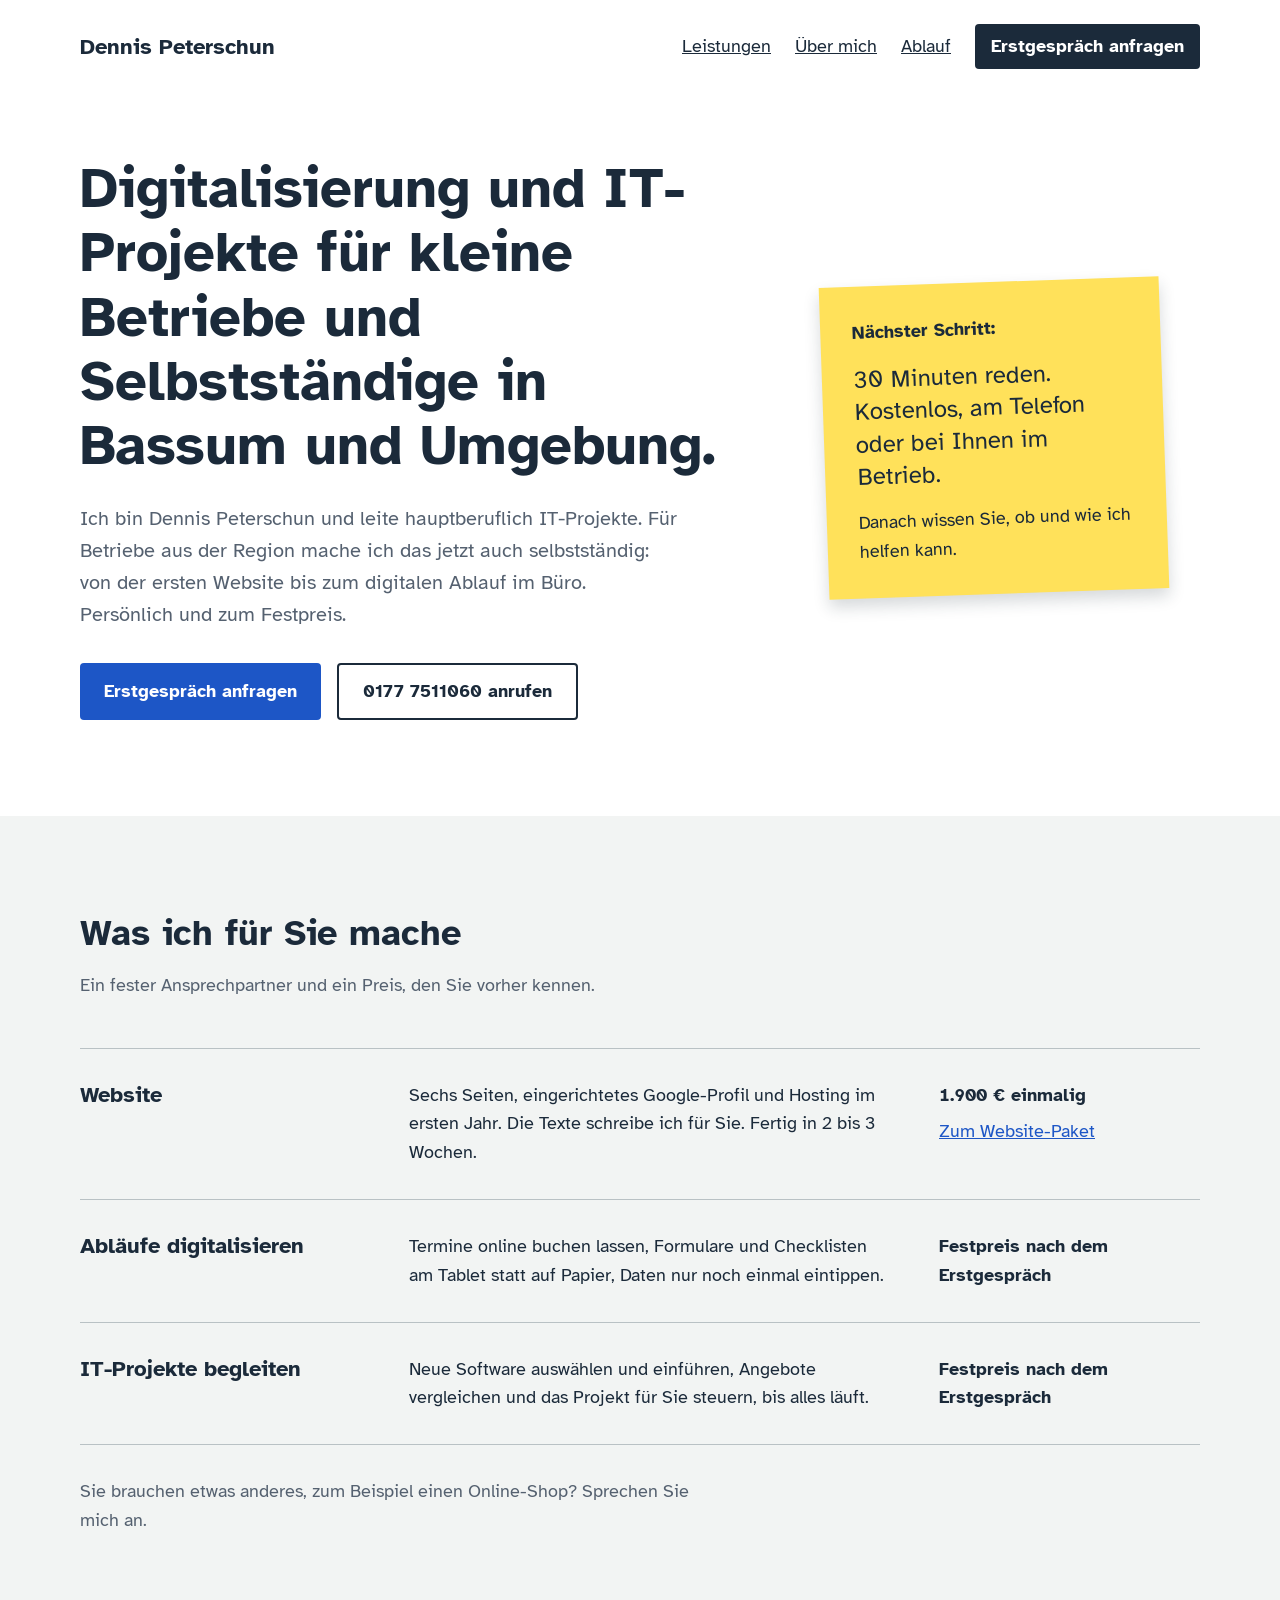
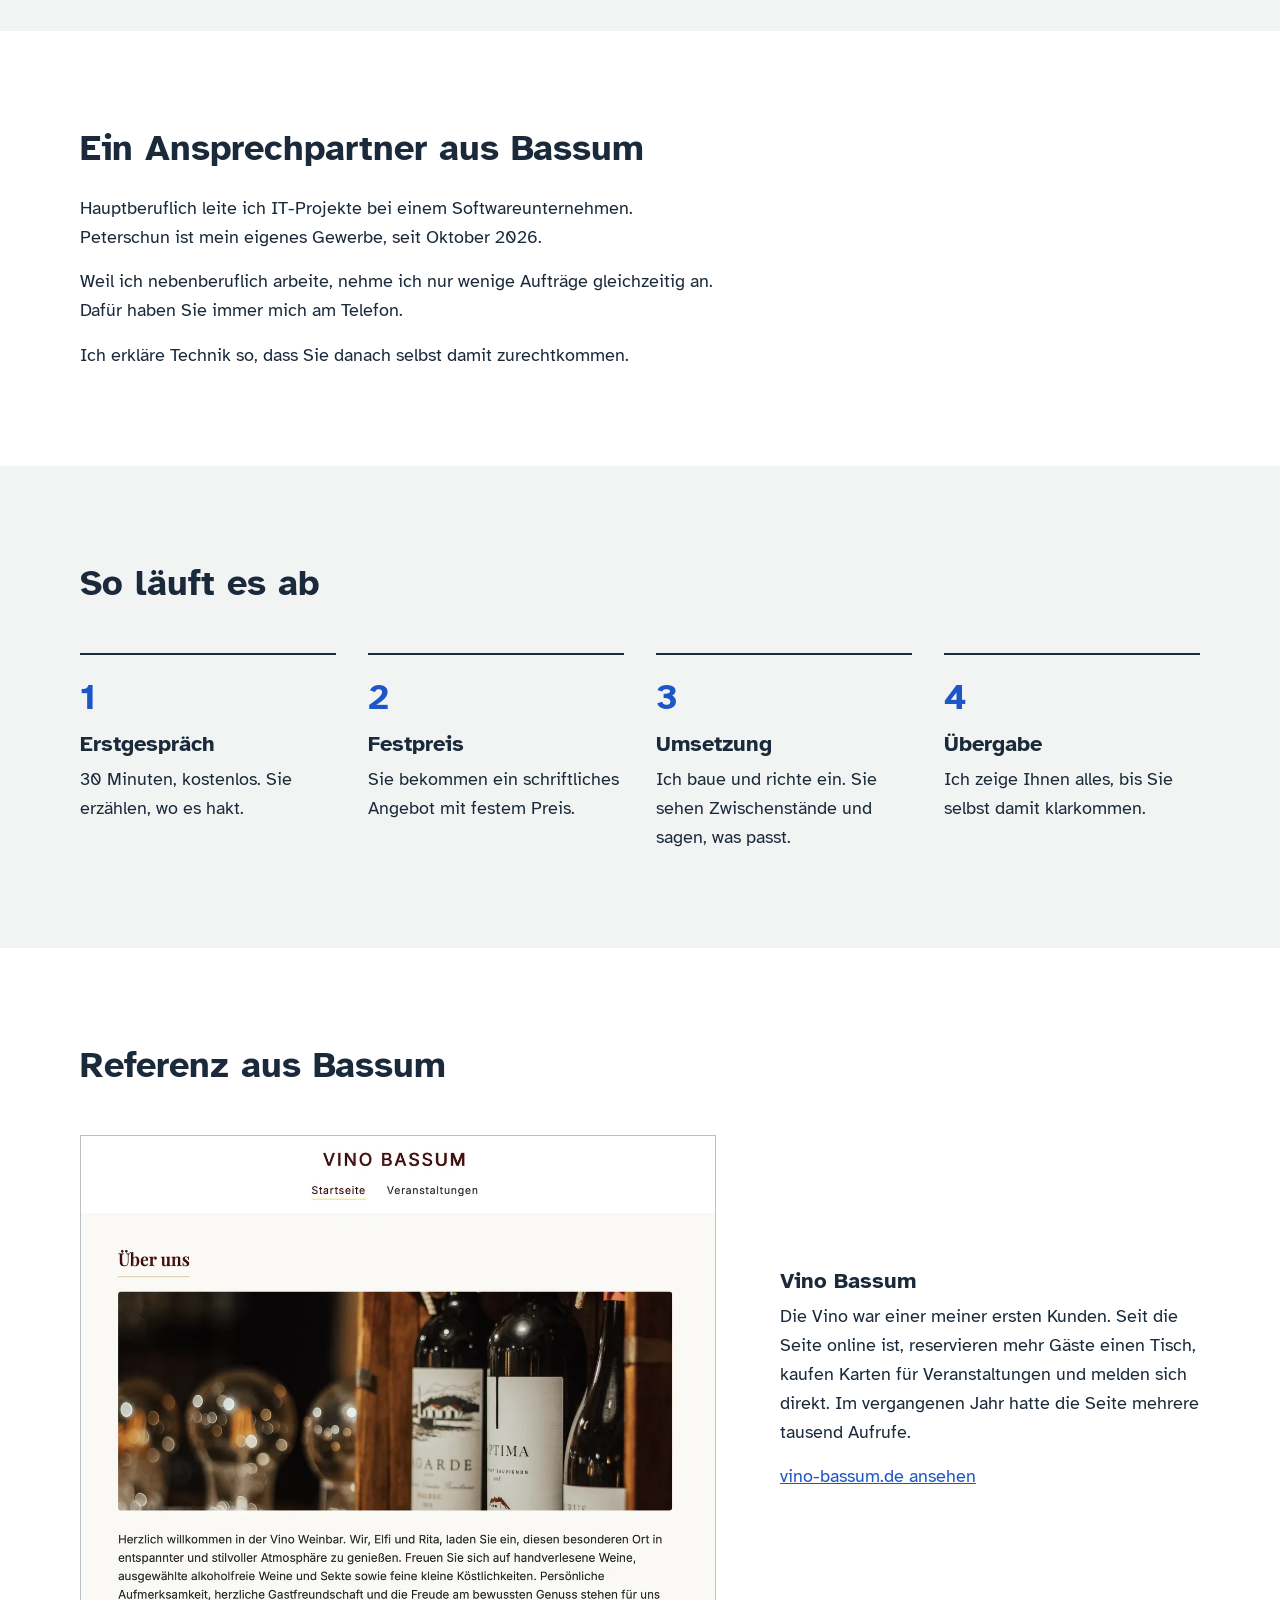
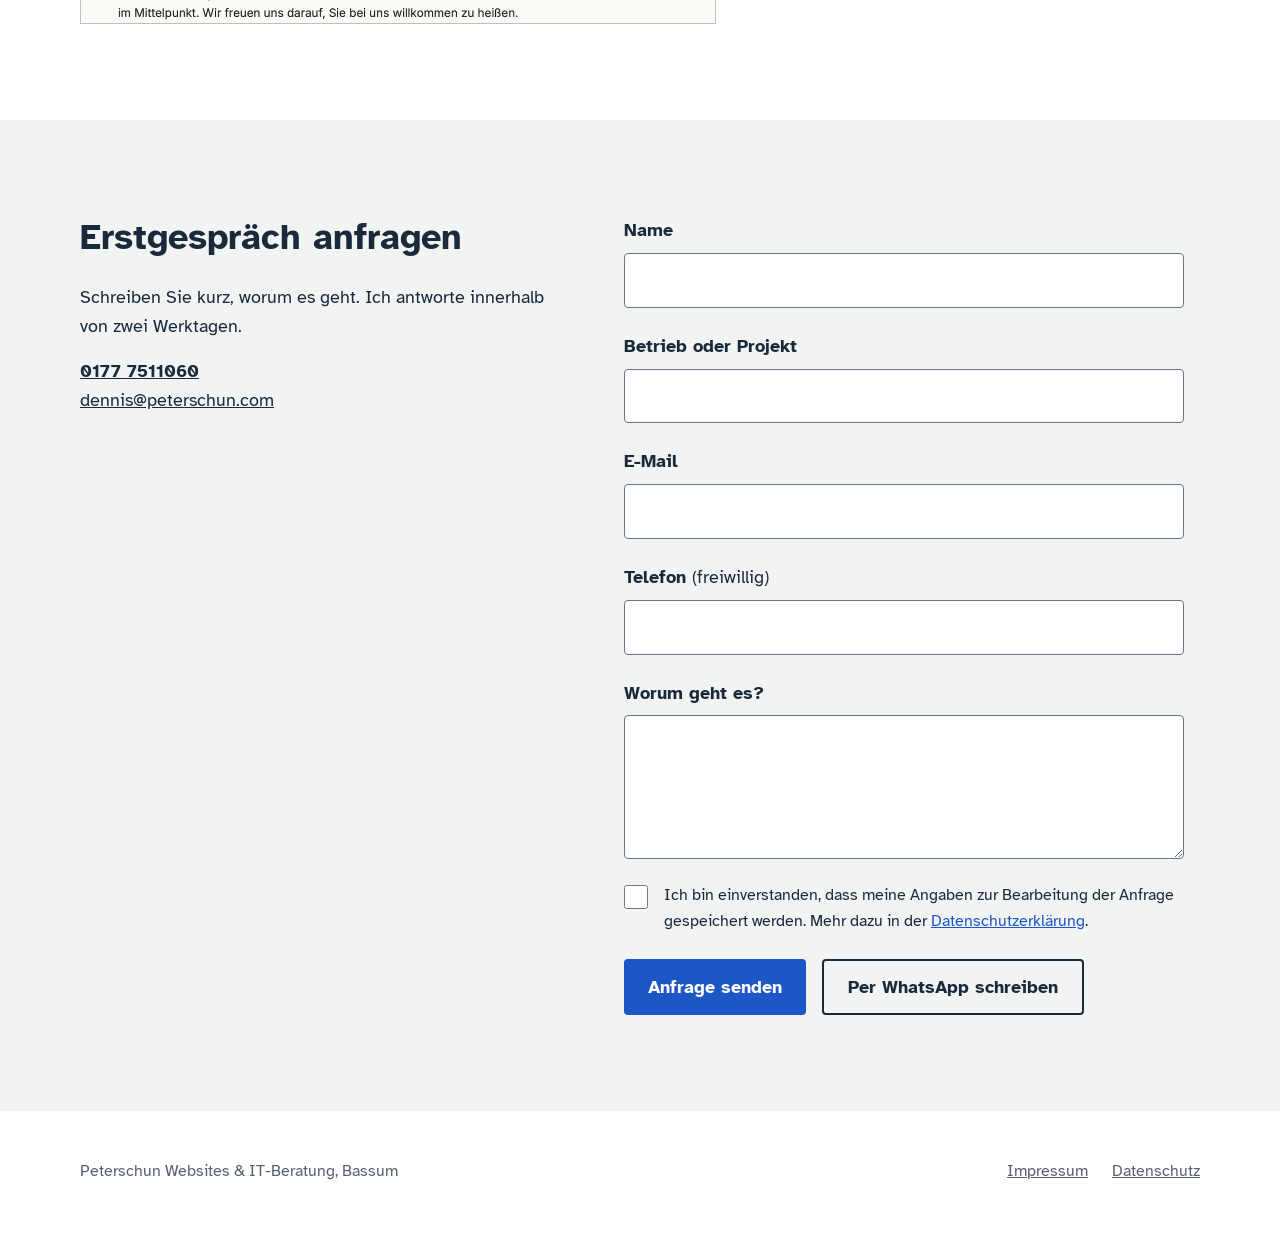
==== commit 9e47efb2: "Refresh website package page styling Move the package page to the shared start-page styles, update i" ====
--- a/index.html
+++ b/index.html
@@ -37,7 +37,7 @@
 }
 </script>
 <link rel="preload" href="/fonts/atkinson-hyperlegible-latin-400-normal.woff2" as="font" type="font/woff2" crossorigin>
-<link rel="stylesheet" href="/assets/start.css?v=1">
+<link rel="stylesheet" href="/assets/start.css?v=2">
 </head>
 <body>
 
@@ -47,7 +47,7 @@
     <a href="#leistungen">Leistungen</a>
     <a href="#ueber-mich">Über mich</a>
     <a href="#ablauf">Ablauf</a>
-    <a class="knopf knopf-klein" href="tel:+491777511060">Anrufen</a>
+    <a class="knopf knopf-klein" href="#kontakt">Erstgespräch anfragen</a>
   </nav>
 </header>
 
--- a/assets/start.css
+++ b/assets/start.css
@@ -161,3 +161,31 @@
 .fuss{display:flex;flex-wrap:wrap;justify-content:space-between;gap:16px 32px;padding-top:48px;padding-bottom:48px;color:var(--kabel);font-size:16px}
 .fuss a{color:var(--kabel)}
 .fuss-links{display:flex;gap:24px}
+
+/* ============================================================
+   Paketseite /website-paket/ (seit 07.11.2026 im selben Stil)
+   ============================================================ */
+.zettel-preis{font-size:48px;font-weight:700;line-height:1;font-variant-numeric:tabular-nums}
+
+.paket-teil{margin-bottom:64px}
+.paket-teil:last-child{margin-bottom:0}
+.paket-teil h3{font-size:22px;margin-bottom:16px}
+
+.seiten{list-style:none;margin:0;padding:0;display:grid;grid-template-columns:repeat(auto-fill,minmax(160px,1fr));column-gap:32px;max-width:760px}
+.seiten li{border-top:1px solid var(--linie);padding:16px 0}
+
+.zeilen{list-style:none;margin:0;padding:0;max-width:760px}
+.zeilen li{display:flex;flex-wrap:wrap;justify-content:space-between;gap:4px 32px;border-top:1px solid var(--linie);padding:16px 0}
+.zeilen li:last-child{border-bottom:1px solid var(--linie)}
+.zeilen small{flex-basis:100%;color:var(--kabel);font-size:16px}
+.zeilen b{font-variant-numeric:tabular-nums}
+
+.optionen{display:flex;flex-wrap:wrap;gap:48px 64px}
+.option{flex:1 1 320px;max-width:480px;border-top:2px solid var(--edding);padding-top:24px}
+.option-empfohlen{border-top-color:var(--plan)}
+.option h3{font-size:22px;margin-bottom:8px}
+.option-label{color:var(--plan);font-size:16px;font-weight:700;margin-left:8px}
+.option-preis{margin:0 0 16px;font-size:36px;font-weight:700;line-height:1.1;font-variant-numeric:tabular-nums}
+.option-preis span{font-size:18px;font-weight:400;color:var(--kabel)}
+.option ul{margin:0;padding-left:24px}
+.option li{margin-bottom:8px}
